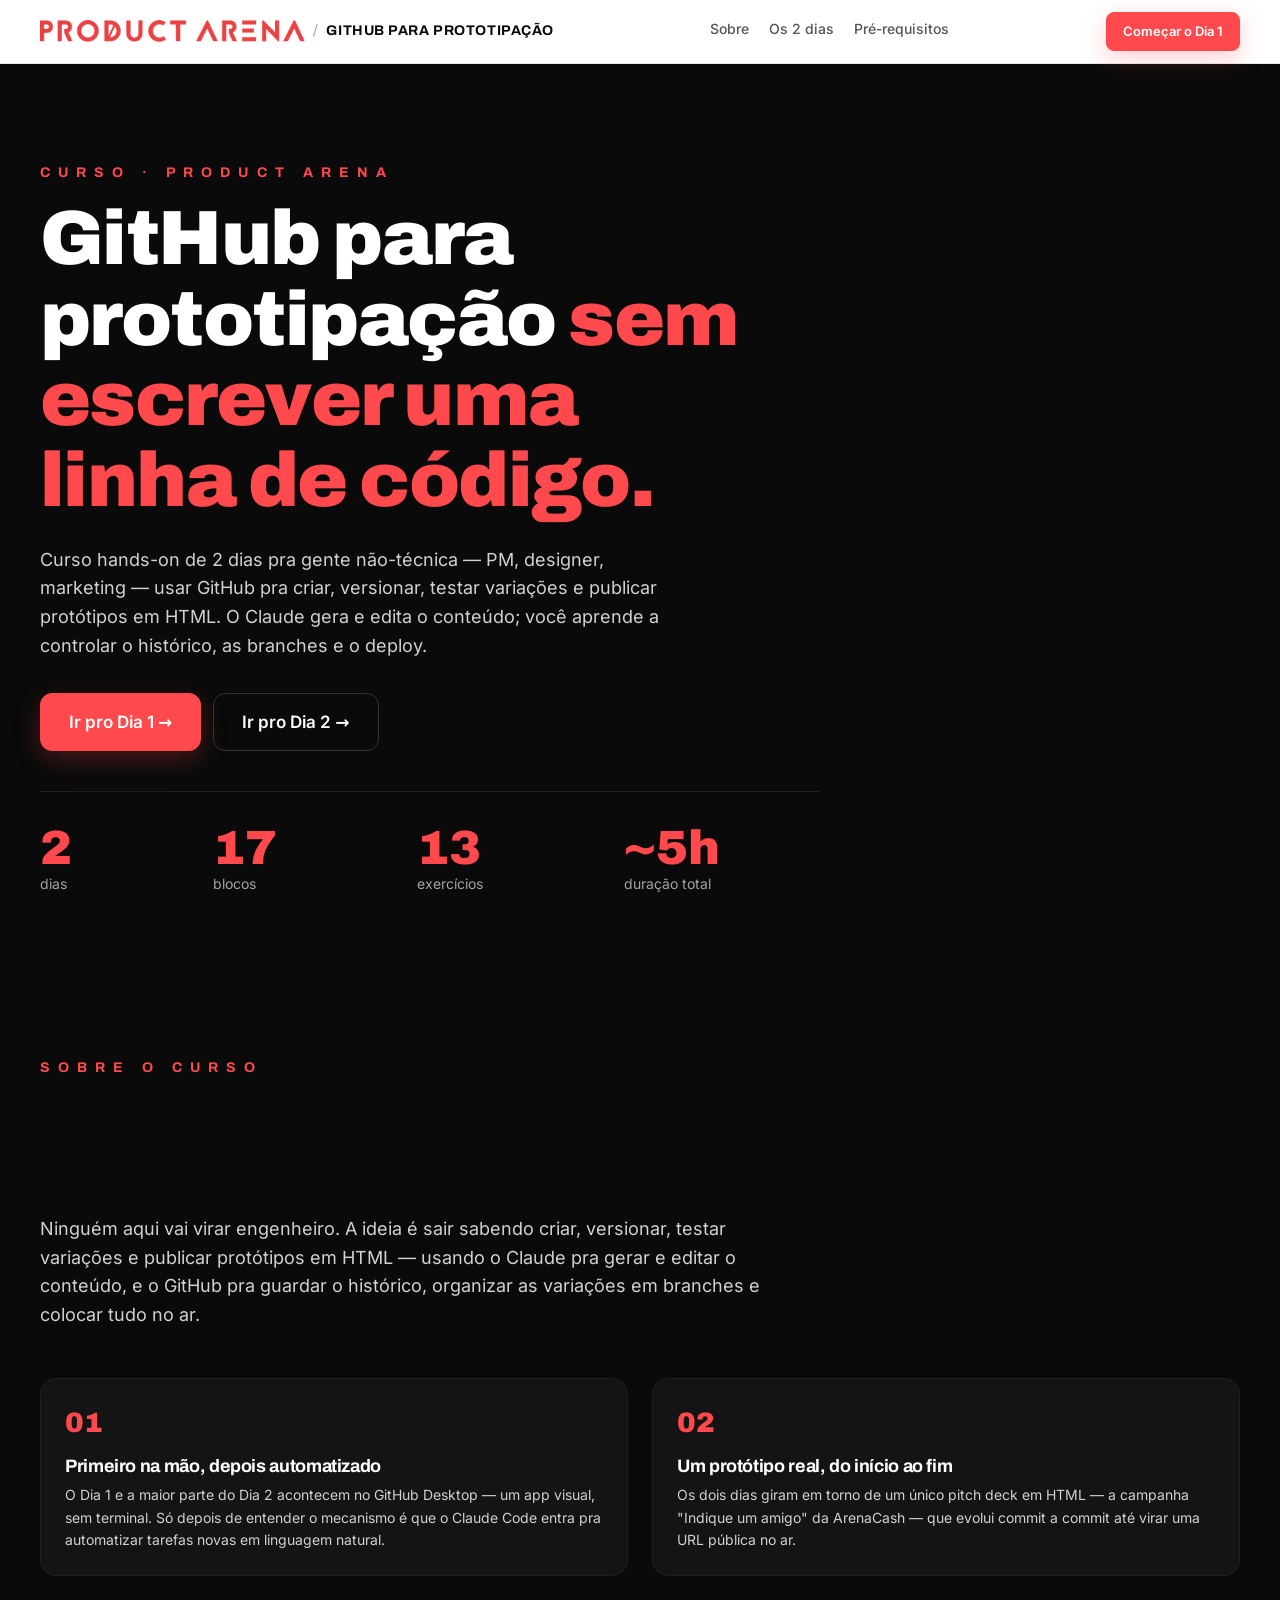
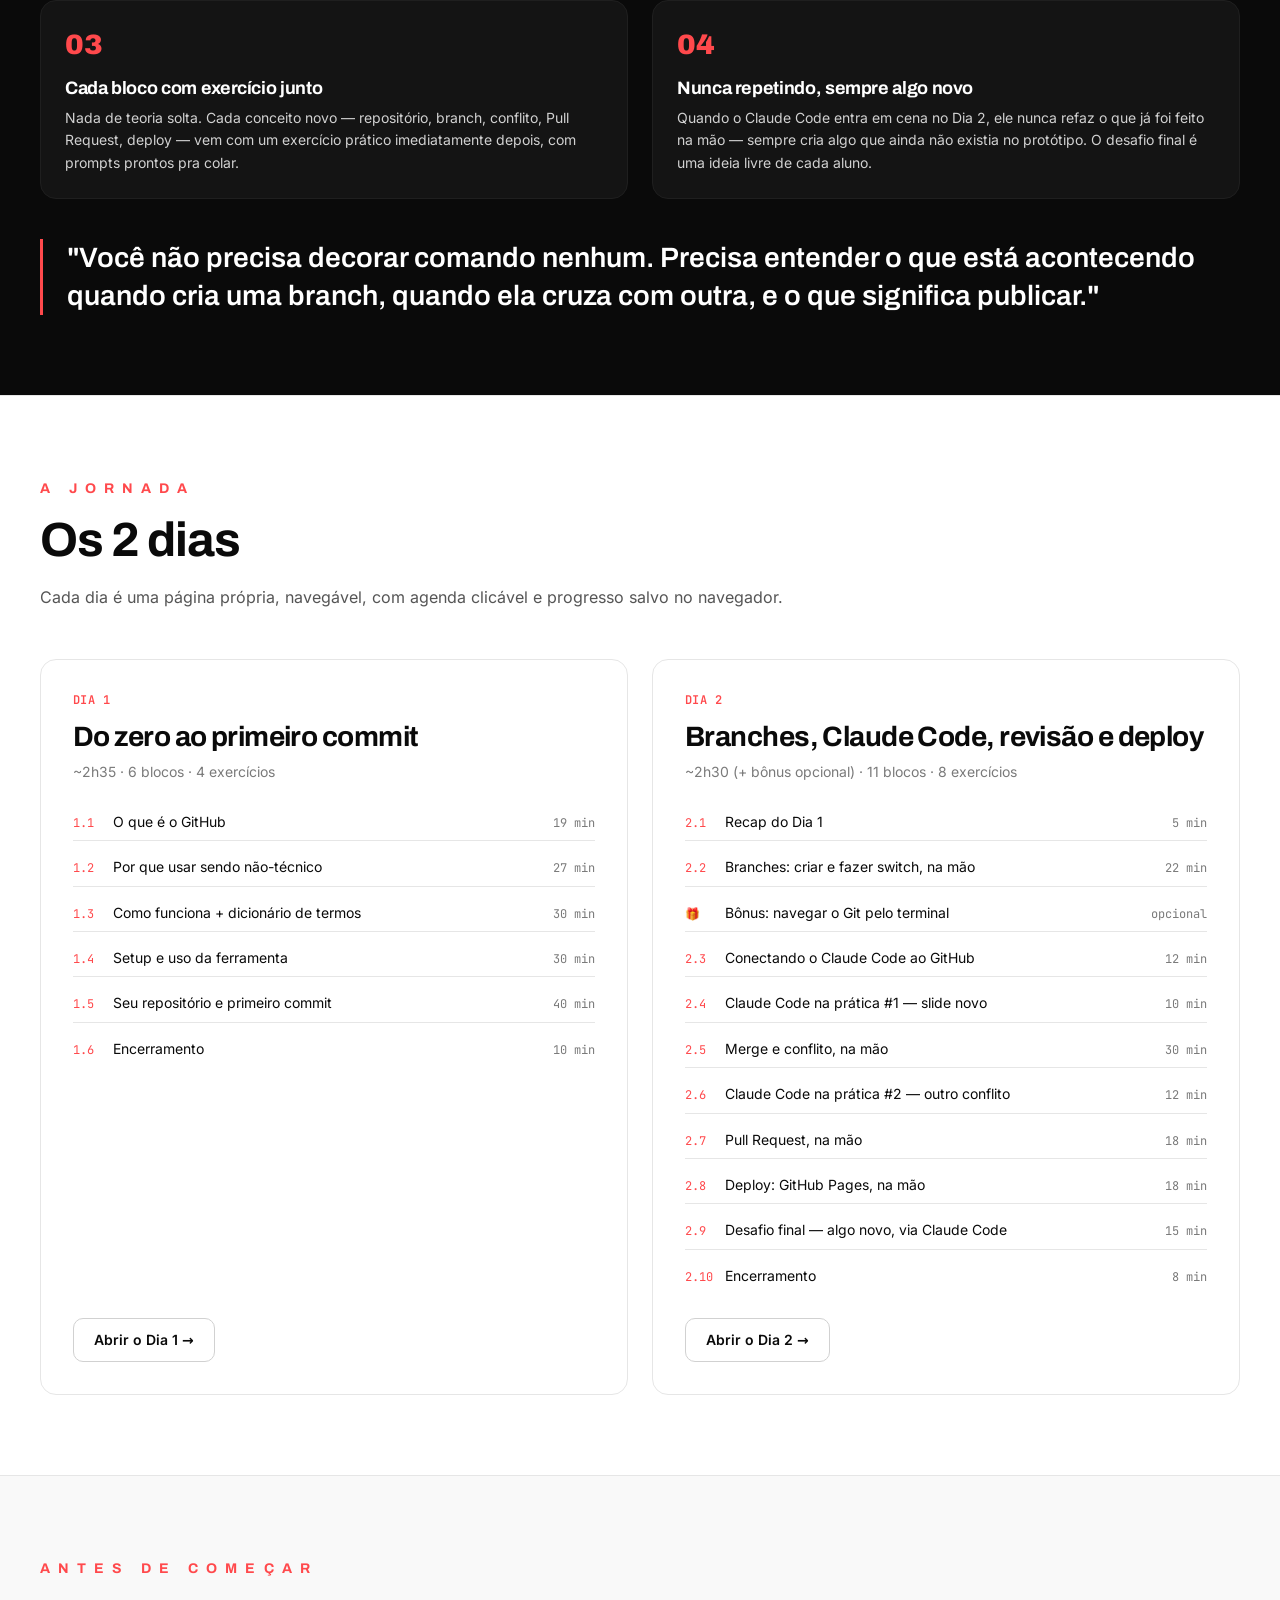
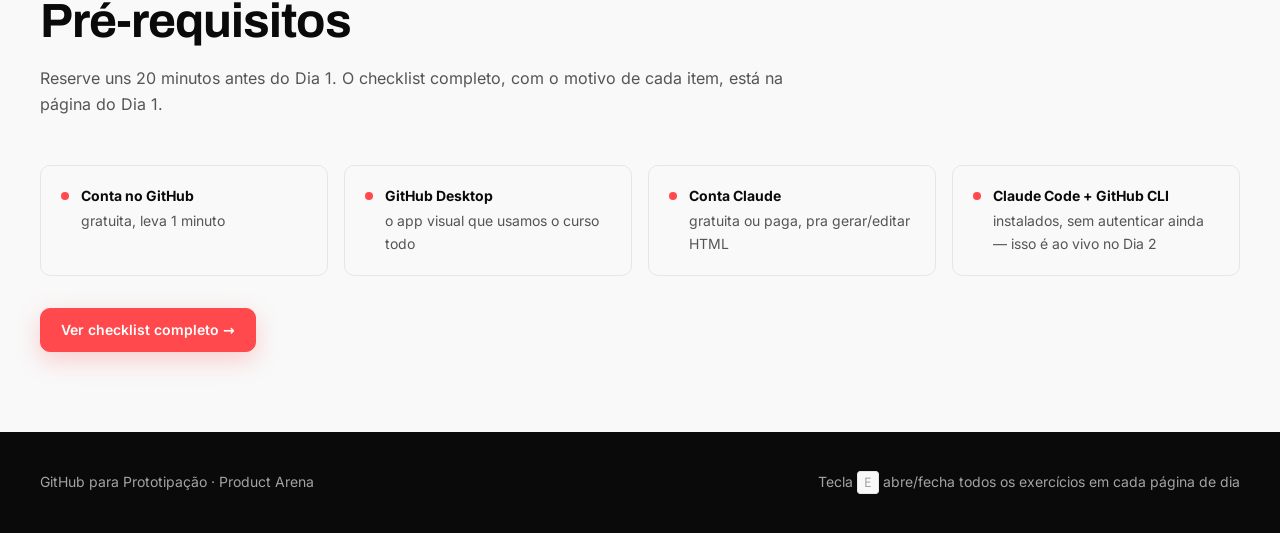
==== site/index.html @ f836a4c8 "Adiciona exercicio de leitura de algoritmo no bloco 1.2 O motivo 3 (analise de dados e algoritmos) e" ====
<!DOCTYPE html>
<html lang="pt-BR">
<head>
<meta charset="utf-8"/>
<meta content="width=device-width, initial-scale=1.0" name="viewport"/>
<title>GitHub para Prototipação | Product Arena</title>
<meta name="description" content="Curso hands-on de 2 dias. GitHub, Git e Claude Code pra quem não é técnico prototipar, versionar e publicar em HTML."/>
<link href="colors_and_type.css" rel="stylesheet"/>
<link href="styles.css" rel="stylesheet"/>
</head>
<body>

<header class="topbar">
  <div class="topbar-inner">
    <a class="brand" href="#top">
      <img src="assets/logo-red.png" alt="Product Arena"/>
      <span class="brand-sep">/</span>
      <span class="brand-word">github para prototipação</span>
    </a>
    <nav class="top-nav">
      <a href="#sobre">Sobre</a>
      <a href="#dias">Os 2 dias</a>
      <a href="#pre-requisitos">Pré-requisitos</a>
    </nav>
    <a class="btn btn--primary btn--sm" href="dia-1.html">Começar o Dia 1</a>
  </div>
</header>

<main id="top">

<!-- HERO -->
<section class="hero">
  <div class="hero-inner">
    <div class="hero-content">
      <span class="pa-eyebrow pa-eyebrow--red">C U R S O &nbsp; · &nbsp; P R O D U C T &nbsp; A R E N A</span>
      <h1>GitHub para prototipação <span class="accent">sem escrever uma linha de código.</span></h1>
      <p class="hero-sub">
        Curso hands-on de 2 dias pra gente não-técnica — PM, designer, marketing — usar GitHub pra criar, versionar,
        testar variações e publicar protótipos em HTML. O Claude gera e edita o conteúdo; você aprende a controlar
        o histórico, as branches e o deploy.
      </p>
      <div class="hero-cta">
        <a class="btn btn--primary btn--lg" href="dia-1.html">Ir pro Dia 1 →</a>
        <a class="btn btn--ghost btn--lg" href="dia-2.html">Ir pro Dia 2 →</a>
      </div>
      <div class="hero-stats-grid">
        <div class="hero-stat"><span class="num">2</span><span class="label">dias</span></div>
        <div class="hero-stat"><span class="num">17</span><span class="label">blocos</span></div>
        <div class="hero-stat"><span class="num">13</span><span class="label">exercícios</span></div>
        <div class="hero-stat"><span class="num">~5h</span><span class="label">duração total</span></div>
      </div>
    </div>
  </div>
</section>

<!-- SOBRE -->
<section class="section section--dark" id="sobre">
  <div class="container">
    <div class="section-head">
      <span class="pa-eyebrow pa-eyebrow--red">S O B R E &nbsp; O &nbsp; C U R S O</span>
      <h2>GitHub é a ferramenta. Prototipar é o motivo.</h2>
      <p class="pa-lead">Ninguém aqui vai virar engenheiro. A ideia é sair sabendo criar, versionar, testar
      variações e publicar protótipos em HTML — usando o Claude pra gerar e editar o conteúdo, e o GitHub
      pra guardar o histórico, organizar as variações em branches e colocar tudo no ar.</p>
    </div>

    <div class="approach-grid">
      <div class="approach-card">
        <span class="num">01</span>
        <h3>Primeiro na mão, depois automatizado</h3>
        <p>O Dia 1 e a maior parte do Dia 2 acontecem no GitHub Desktop — um app visual, sem terminal. Só depois
        de entender o mecanismo é que o Claude Code entra pra automatizar tarefas novas em linguagem natural.</p>
      </div>
      <div class="approach-card">
        <span class="num">02</span>
        <h3>Um protótipo real, do início ao fim</h3>
        <p>Os dois dias giram em torno de um único pitch deck em HTML — a campanha "Indique um amigo" da
        ArenaCash — que evolui commit a commit até virar uma URL pública no ar.</p>
      </div>
      <div class="approach-card">
        <span class="num">03</span>
        <h3>Cada bloco com exercício junto</h3>
        <p>Nada de teoria solta. Cada conceito novo — repositório, branch, conflito, Pull Request, deploy — vem
        com um exercício prático imediatamente depois, com prompts prontos pra colar.</p>
      </div>
      <div class="approach-card">
        <span class="num">04</span>
        <h3>Nunca repetindo, sempre algo novo</h3>
        <p>Quando o Claude Code entra em cena no Dia 2, ele nunca refaz o que já foi feito na mão — sempre cria
        algo que ainda não existia no protótipo. O desafio final é uma ideia livre de cada aluno.</p>
      </div>
    </div>

    <p class="pull-quote">"Você não precisa decorar comando nenhum. Precisa entender o que está acontecendo
    quando cria uma branch, quando ela cruza com outra, e o que significa publicar."</p>
  </div>
</section>

<!-- OS 2 DIAS -->
<section class="section" id="dias">
  <div class="container">
    <div class="section-head">
      <span class="pa-eyebrow pa-eyebrow--red">A &nbsp; J O R N A D A</span>
      <h2>Os 2 dias</h2>
      <p>Cada dia é uma página própria, navegável, com agenda clicável e progresso salvo no navegador.</p>
    </div>

    <div class="day-grid">

      <!-- DIA 1 -->
      <div class="day-card">
        <span class="day-card-tag">Dia 1</span>
        <h3>Do zero ao primeiro commit</h3>
        <p class="day-meta">~2h35 · 6 blocos · 4 exercícios</p>
        <ul class="day-block-list">
          <li><span class="block-tag">1.1</span><span class="block-name">O que é o GitHub</span><span class="block-time">19 min</span></li>
          <li><span class="block-tag">1.2</span><span class="block-name">Por que usar sendo não-técnico</span><span class="block-time">27 min</span></li>
          <li><span class="block-tag">1.3</span><span class="block-name">Como funciona + dicionário de termos</span><span class="block-time">30 min</span></li>
          <li><span class="block-tag">1.4</span><span class="block-name">Setup e uso da ferramenta</span><span class="block-time">30 min</span></li>
          <li><span class="block-tag">1.5</span><span class="block-name">Seu repositório e primeiro commit</span><span class="block-time">40 min</span></li>
          <li><span class="block-tag">1.6</span><span class="block-name">Encerramento</span><span class="block-time">10 min</span></li>
        </ul>
        <a class="btn btn--ghost-light" href="dia-1.html">Abrir o Dia 1 →</a>
      </div>

      <!-- DIA 2 -->
      <div class="day-card">
        <span class="day-card-tag">Dia 2</span>
        <h3>Branches, Claude Code, revisão e deploy</h3>
        <p class="day-meta">~2h30 (+ bônus opcional) · 11 blocos · 8 exercícios</p>
        <ul class="day-block-list">
          <li><span class="block-tag">2.1</span><span class="block-name">Recap do Dia 1</span><span class="block-time">5 min</span></li>
          <li><span class="block-tag">2.2</span><span class="block-name">Branches: criar e fazer switch, na mão</span><span class="block-time">22 min</span></li>
          <li><span class="block-tag">🎁</span><span class="block-name">Bônus: navegar o Git pelo terminal</span><span class="block-time">opcional</span></li>
          <li><span class="block-tag">2.3</span><span class="block-name">Conectando o Claude Code ao GitHub</span><span class="block-time">12 min</span></li>
          <li><span class="block-tag">2.4</span><span class="block-name">Claude Code na prática #1 — slide novo</span><span class="block-time">10 min</span></li>
          <li><span class="block-tag">2.5</span><span class="block-name">Merge e conflito, na mão</span><span class="block-time">30 min</span></li>
          <li><span class="block-tag">2.6</span><span class="block-name">Claude Code na prática #2 — outro conflito</span><span class="block-time">12 min</span></li>
          <li><span class="block-tag">2.7</span><span class="block-name">Pull Request, na mão</span><span class="block-time">18 min</span></li>
          <li><span class="block-tag">2.8</span><span class="block-name">Deploy: GitHub Pages, na mão</span><span class="block-time">18 min</span></li>
          <li><span class="block-tag">2.9</span><span class="block-name">Desafio final — algo novo, via Claude Code</span><span class="block-time">15 min</span></li>
          <li><span class="block-tag">2.10</span><span class="block-name">Encerramento</span><span class="block-time">8 min</span></li>
        </ul>
        <a class="btn btn--ghost-light" href="dia-2.html">Abrir o Dia 2 →</a>
      </div>

    </div>
  </div>
</section>

<!-- PRÉ-REQUISITOS TEASER -->
<section class="section section--muted" id="pre-requisitos">
  <div class="container">
    <div class="section-head">
      <span class="pa-eyebrow pa-eyebrow--red">A N T E S &nbsp; D E &nbsp; C O M E Ç A R</span>
      <h2>Pré-requisitos</h2>
      <p>Reserve uns 20 minutos antes do Dia 1. O checklist completo, com o motivo de cada item, está na página do Dia 1.</p>
    </div>
    <div class="prereq-teaser-grid">
      <div class="prereq-teaser-item"><span class="dot"></span><div><strong>Conta no GitHub</strong><span>gratuita, leva 1 minuto</span></div></div>
      <div class="prereq-teaser-item"><span class="dot"></span><div><strong>GitHub Desktop</strong><span>o app visual que usamos o curso todo</span></div></div>
      <div class="prereq-teaser-item"><span class="dot"></span><div><strong>Conta Claude</strong><span>gratuita ou paga, pra gerar/editar HTML</span></div></div>
      <div class="prereq-teaser-item"><span class="dot"></span><div><strong>Claude Code + GitHub CLI</strong><span>instalados, sem autenticar ainda — isso é ao vivo no Dia 2</span></div></div>
    </div>
    <div style="margin-top: var(--s-8);">
      <a class="btn btn--primary" href="dia-1.html#pre-requisitos">Ver checklist completo →</a>
    </div>
  </div>
</section>

</main>

<footer class="site-footer">
  <div class="container">
    <span>GitHub para Prototipação · Product Arena</span>
    <span>Tecla <code>E</code> abre/fecha todos os exercícios em cada página de dia</span>
  </div>
</footer>

<button class="scroll-top" id="scroll-top" aria-label="Voltar ao topo">↑</button>

<script src="app.js"></script>
</body>
</html>
---- site/colors_and_type.css ----
/*
 * Product Arena — Colors & Type
 *
 * A escola de produtos do Brasil. Marca preta + vermelho coral,
 * energia de "mão na massa", tipografia bold e geométrica,
 * tom conversacional em português.
 *
 * Import order: this file first, then layer component styles on top.
 */

/* -------------------------------------------------------------------------- */
/* FONTS — self-hosted in fonts/. Substituted from Google Fonts.              */
/* Flag: Product Arena's original is likely Neue Haas Grotesk / custom.       */
/* We substitute Archivo (display/bold, geometric) + Inter (text).            */
/* -------------------------------------------------------------------------- */

@font-face {
  font-family: 'Archivo';
  font-style: normal;
  font-weight: 100 900;
  font-display: swap;
  src: url('./fonts/Archivo-Variable.woff2') format('woff2-variations');
}

@font-face {
  font-family: 'Inter';
  font-style: normal;
  font-weight: 100 900;
  font-display: swap;
  src: url('./fonts/Inter-Variable.woff2') format('woff2-variations');
}

@font-face {
  font-family: 'JetBrains Mono';
  font-style: normal;
  font-weight: 100 800;
  font-display: swap;
  src: url('./fonts/JetBrainsMono-Variable.woff2') format('woff2-variations');
}

/* -------------------------------------------------------------------------- */
/* TOKENS                                                                      */
/* -------------------------------------------------------------------------- */

:root {
  /* ---- Brand core ---- */
  --pa-red: #FF494C;               /* Signature "PRODUCT" red. */
  --pa-red-hover: #E63B3E;
  --pa-red-press: #C8282B;
  --pa-red-tint: #FFE4E4;          /* Wash for highlight backgrounds. */
  --pa-red-soft: #FFB3B4;

  --pa-black: #0A0A0A;             /* "ARENA" tee + deck bg. */
  --pa-white: #FFFFFF;

  /* ---- Accent (used sparingly; from Arena Sessions + deck accents) ---- */
  --pa-pink: #FF4D8B;              /* Arena Sessions hot pink. */
  --pa-lime: #C6F04A;              /* Energy / CTA secondary. */
  --pa-yellow: #FFD233;            /* "+70%" highlight. */
  --pa-ink-blue: #0E1B3D;          /* Alt dark for long-form. */

  /* ---- Neutrals ---- */
  --pa-gray-950: #0A0A0A;
  --pa-gray-900: #141414;
  --pa-gray-800: #1F1F1F;
  --pa-gray-700: #333333;
  --pa-gray-600: #555555;
  --pa-gray-500: #7A7A7A;
  --pa-gray-400: #A3A3A3;
  --pa-gray-300: #D1D1D1;
  --pa-gray-200: #E6E6E6;
  --pa-gray-100: #F2F2F2;
  --pa-gray-50:  #F9F9F9;

  /* ---- Semantic surfaces (light mode default) ---- */
  --bg:           var(--pa-white);
  --bg-muted:     var(--pa-gray-50);
  --bg-raised:    var(--pa-white);
  --bg-invert:    var(--pa-black);

  --fg:           var(--pa-black);
  --fg-muted:     var(--pa-gray-600);
  --fg-subtle:    var(--pa-gray-500);
  --fg-invert:    var(--pa-white);

  --border:       var(--pa-gray-200);
  --border-strong:var(--pa-gray-300);
  --border-invert:var(--pa-gray-800);

  --accent:       var(--pa-red);
  --accent-fg:    var(--pa-white);
  --accent-hover: var(--pa-red-hover);
  --accent-press: var(--pa-red-press);

  --success: #1FA05B;
  --warning: #E08A1E;
  --danger:  #D93434;
  --info:    #2870E0;

  /* ---- Typography ---- */
  --font-display: 'Archivo', 'Neue Haas Grotesk', 'Helvetica Neue', system-ui, sans-serif;
  --font-sans:    'Inter', system-ui, -apple-system, 'Segoe UI', sans-serif;
  --font-mono:    'JetBrains Mono', 'SF Mono', Menlo, Consolas, monospace;

  /* Weight scale — display goes heavy; body mid. */
  --fw-regular: 400;
  --fw-medium:  500;
  --fw-semibold:600;
  --fw-bold:    700;
  --fw-black:   900;

  /* Type scale — display uses tight tracking + -0.02em; text normal. */
  --text-xs:   12px;
  --text-sm:   14px;
  --text-md:   16px;   /* body */
  --text-lg:   18px;
  --text-xl:   22px;
  --text-2xl:  28px;
  --text-3xl:  36px;
  --text-4xl:  48px;
  --text-5xl:  64px;
  --text-6xl:  80px;
  --text-7xl:  104px;  /* hero wordmark */

  --leading-tight:   1.05;
  --leading-snug:    1.15;
  --leading-normal:  1.45;
  --leading-relaxed: 1.6;

  --tracking-tight:  -0.02em;
  --tracking-normal: 0;
  --tracking-wide:   0.04em;
  --tracking-caps:   0.18em;  /* section labels: "Q U E M S O M O S ?" */

  /* ---- Spacing (4px base) ---- */
  --s-0:   0;
  --s-1:   4px;
  --s-2:   8px;
  --s-3:   12px;
  --s-4:   16px;
  --s-5:   20px;
  --s-6:   24px;
  --s-8:   32px;
  --s-10:  40px;
  --s-12:  48px;
  --s-16:  64px;
  --s-20:  80px;
  --s-24:  96px;
  --s-32:  128px;

  /* ---- Radius — slight rounding, geometry stays sharp ---- */
  --radius-none: 0;
  --radius-xs:   4px;
  --radius-sm:   6px;
  --radius-md:   10px;
  --radius-lg:   16px;
  --radius-xl:   24px;
  --radius-pill: 999px;

  /* ---- Shadows — understated, mostly flat + hairline borders ---- */
  --shadow-xs: 0 1px 0 rgba(10,10,10,0.04);
  --shadow-sm: 0 1px 2px rgba(10,10,10,0.06), 0 1px 0 rgba(10,10,10,0.03);
  --shadow-md: 0 4px 12px rgba(10,10,10,0.08);
  --shadow-lg: 0 12px 32px rgba(10,10,10,0.12);
  --shadow-pop:0 8px 24px rgba(255,73,76,0.25);   /* red glow for CTAs */

  /* ---- Motion ---- */
  --ease-standard: cubic-bezier(0.2, 0.6, 0.2, 1);
  --ease-entrance: cubic-bezier(0.16, 1, 0.3, 1);
  --ease-exit:     cubic-bezier(0.4, 0, 1, 1);
  --dur-fast:   120ms;
  --dur-med:    220ms;
  --dur-slow:   400ms;

  /* ---- Layout ---- */
  --container:    1200px;
  --container-wide: 1440px;
  --gutter:       clamp(16px, 3vw, 40px);
}

/* Dark surface (deck, hero, footers) */
.pa-dark, [data-theme="dark"] {
  --bg:        var(--pa-black);
  --bg-muted:  var(--pa-gray-900);
  --bg-raised: var(--pa-gray-900);
  --bg-invert: var(--pa-white);

  --fg:        var(--pa-white);
  --fg-muted:  var(--pa-gray-300);
  --fg-subtle: var(--pa-gray-400);
  --fg-invert: var(--pa-black);

  --border:        var(--pa-gray-800);
  --border-strong: var(--pa-gray-700);
  --border-invert: var(--pa-gray-200);
}

/* -------------------------------------------------------------------------- */
/* BASE                                                                        */
/* -------------------------------------------------------------------------- */

html { -webkit-text-size-adjust: 100%; }

body {
  margin: 0;
  background: var(--bg);
  color: var(--fg);
  font-family: var(--font-sans);
  font-size: var(--text-md);
  line-height: var(--leading-normal);
  -webkit-font-smoothing: antialiased;
  text-rendering: optimizeLegibility;
}

/* -------------------------------------------------------------------------- */
/* SEMANTIC TYPE                                                               */
/* -------------------------------------------------------------------------- */

h1, .pa-h1 {
  font-family: var(--font-display);
  font-weight: var(--fw-black);
  font-size: clamp(40px, 6vw, var(--text-6xl));
  line-height: var(--leading-tight);
  letter-spacing: var(--tracking-tight);
  margin: 0 0 var(--s-6);
  color: var(--fg);
  text-wrap: balance;
}

h2, .pa-h2 {
  font-family: var(--font-display);
  font-weight: var(--fw-bold);
  font-size: clamp(28px, 4vw, var(--text-4xl));
  line-height: var(--leading-tight);
  letter-spacing: var(--tracking-tight);
  margin: 0 0 var(--s-5);
  color: var(--fg);
  text-wrap: balance;
}

h3, .pa-h3 {
  font-family: var(--font-display);
  font-weight: var(--fw-bold);
  font-size: var(--text-2xl);
  line-height: var(--leading-snug);
  letter-spacing: var(--tracking-tight);
  margin: 0 0 var(--s-4);
}

h4, .pa-h4 {
  font-family: var(--font-display);
  font-weight: var(--fw-semibold);
  font-size: var(--text-xl);
  line-height: var(--leading-snug);
  margin: 0 0 var(--s-3);
}

p, .pa-body {
  font-size: var(--text-md);
  line-height: var(--leading-relaxed);
  color: var(--fg);
  margin: 0 0 var(--s-4);
  text-wrap: pretty;
}

.pa-lead {
  font-size: var(--text-lg);
  line-height: var(--leading-relaxed);
  color: var(--fg-muted);
}

small, .pa-small {
  font-size: var(--text-sm);
  color: var(--fg-muted);
}

/* Section eyebrow — spaced caps like "Q U E M S O M O S ?" */
.pa-eyebrow {
  font-family: var(--font-display);
  font-size: var(--text-sm);
  font-weight: var(--fw-bold);
  letter-spacing: var(--tracking-caps);
  text-transform: uppercase;
  color: var(--fg-muted);
  display: inline-block;
  margin: 0 0 var(--s-4);
}

.pa-eyebrow--red { color: var(--pa-red); }

/* Giant stat numbers — "+70%" etc. Pull straight from the deck vocabulary. */
.pa-stat {
  font-family: var(--font-display);
  font-weight: var(--fw-black);
  font-size: clamp(80px, 14vw, 240px);
  line-height: 0.9;
  letter-spacing: -0.04em;
  color: var(--pa-red);
  display: block;
}

.pa-quote {
  font-family: var(--font-display);
  font-weight: var(--fw-semibold);
  font-size: clamp(24px, 3vw, 40px);
  line-height: 1.2;
  letter-spacing: var(--tracking-tight);
  text-wrap: balance;
}

/* Code / mono */
code, kbd, pre, .pa-code {
  font-family: var(--font-mono);
  font-size: 0.92em;
}
code {
  background: var(--bg-muted);
  padding: 2px 6px;
  border-radius: var(--radius-xs);
  border: 1px solid var(--border);
}

/* Links */
a {
  color: var(--pa-red);
  text-decoration: none;
  border-bottom: 1px solid transparent;
  transition: border-color var(--dur-fast) var(--ease-standard);
}
a:hover { border-bottom-color: currentColor; }
a:focus-visible {
  outline: 2px solid var(--pa-red);
  outline-offset: 2px;
  border-radius: 2px;
}

hr {
  border: 0;
  height: 1px;
  background: var(--border);
  margin: var(--s-8) 0;
}

::selection {
  background: var(--pa-red);
  color: var(--pa-white);
}
---- site/styles.css ----
/*
 * GitHub para Prototipação — Site do curso
 * Camada de componentes sobre colors_and_type.css (Product Arena Design System)
 */

/* =========================================================
   BASE / LAYOUT
   ========================================================= */

.container { max-width: var(--container); margin: 0 auto; padding: 0 var(--gutter); }

.section { padding: var(--s-20) 0; border-top: 1px solid var(--border); }
.section--dark { background: var(--pa-black); color: var(--pa-white); border-top: 0; }
.section--muted { background: var(--bg-muted); }
.section--tight { padding: var(--s-12) 0; }

.section-head { margin-bottom: var(--s-12); max-width: 760px; }
.section-head p { color: var(--fg-muted); }
.section--dark .section-head p { color: var(--pa-gray-300); }

/* =========================================================
   TOPBAR
   ========================================================= */

.topbar {
  position: sticky;
  top: 0;
  z-index: 40;
  background: rgba(255, 255, 255, 0.92);
  backdrop-filter: blur(8px);
  border-bottom: 1px solid var(--border);
}

.topbar-inner {
  max-width: var(--container);
  margin: 0 auto;
  padding: var(--s-3) var(--gutter);
  display: flex;
  align-items: center;
  justify-content: space-between;
  gap: var(--s-6);
}

.brand {
  display: flex;
  align-items: center;
  gap: var(--s-2);
  font-family: var(--font-display);
  font-weight: var(--fw-bold);
  color: var(--fg);
  flex-shrink: 0; /* não encolhe: encolhendo, a barra de progresso passa por cima */
}
.brand img { height: 22px; width: auto; display: block; }
.brand-sep { color: var(--pa-gray-400); font-weight: 400; }
.brand-word { white-space: nowrap; font-size: var(--text-sm); letter-spacing: var(--tracking-wide); text-transform: uppercase; }

.top-nav { display: flex; gap: var(--s-5); flex-shrink: 0; }
.top-nav a {
  font-size: var(--text-sm);
  font-weight: var(--fw-medium);
  color: var(--fg-muted);
  border-bottom: 2px solid transparent;
  padding-bottom: 2px;
}
.top-nav a:hover, .top-nav a.active { color: var(--pa-black); border-bottom-color: var(--pa-red); }

/* Antes de 1000px a topbar não cabe em uma linha nas páginas de dia (que ainda
   têm a barra de progresso): vira duas linhas, marca + CTA em cima, nav embaixo */
@media (max-width: 980px) {
  .topbar-inner { flex-wrap: wrap; gap: var(--s-3); }
  .brand-word { font-size: var(--text-xs); }
  .top-nav {
    order: 3;
    width: 100%;
    gap: var(--s-4);
    overflow-x: auto;
    scrollbar-width: none;
    padding-bottom: 2px;
  }
  .top-nav::-webkit-scrollbar { display: none; }
  .top-nav a { white-space: nowrap; }
}

/* URLs e caminhos longos não podem empurrar o layout em telas estreitas.
   `anywhere` no code (quebra em qualquer ponto); `break-word` no texto
   corrido, que só quebra a palavra quando ela sozinha não cabe. */
code { overflow-wrap: anywhere; }
p, li, td, th, a, h1, h2, h3, h4 { overflow-wrap: break-word; }

/* Buttons */
.btn {
  display: inline-flex;
  align-items: center;
  justify-content: center;
  gap: var(--s-2);
  padding: 11px 20px;
  font-family: var(--font-sans);
  font-weight: var(--fw-semibold);
  font-size: var(--text-sm);
  border-radius: var(--radius-md);
  border: 1px solid transparent;
  cursor: pointer;
  transition: all var(--dur-fast) var(--ease-standard);
  text-decoration: none;
}
.btn--primary { background: var(--pa-red); color: var(--pa-white); border-color: var(--pa-red); box-shadow: var(--shadow-pop); }
.btn--primary:hover { background: var(--pa-red-hover); border-color: var(--pa-red-hover); }
.btn--ghost { background: transparent; color: var(--pa-white); border-color: var(--pa-gray-700); }
.btn--ghost:hover { border-color: var(--pa-gray-400); }
.btn--ghost-light { background: transparent; color: var(--pa-black); border-color: var(--border-strong); }
.btn--ghost-light:hover { border-color: var(--pa-black); }
.btn--lg { padding: 16px 28px; font-size: 17px; border-radius: 12px; }
.btn--sm { padding: 9px 16px; font-size: 13px; border-radius: 8px; }

/* =========================================================
   HERO
   ========================================================= */

.hero { background: var(--pa-black); color: var(--pa-white); padding: var(--s-24) 0 var(--s-20); }
.hero-inner { max-width: var(--container); margin: 0 auto; padding: 0 var(--gutter); }
.hero-content { max-width: 780px; }

.hero h1 { color: var(--pa-white); }
.hero h1 .accent { color: var(--pa-red); }

.hero-sub {
  font-size: var(--text-lg);
  line-height: var(--leading-relaxed);
  color: var(--pa-gray-300);
  max-width: 620px;
  margin-bottom: var(--s-8);
}

.hero-cta { display: flex; gap: var(--s-3); flex-wrap: wrap; margin-bottom: var(--s-10); }

.hero-stats-grid {
  display: grid;
  grid-template-columns: repeat(4, auto);
  gap: var(--s-10);
  padding-top: var(--s-8);
  border-top: 1px solid var(--pa-gray-800);
}
.hero-stat { display: flex; flex-direction: column; gap: 2px; }
.hero-stat .num { font-family: var(--font-display); font-weight: var(--fw-black); font-size: var(--text-4xl); color: var(--pa-red); line-height: 1; }
.hero-stat .label { font-size: var(--text-sm); color: var(--pa-gray-400); }

@media (max-width: 720px) {
  .hero-stats-grid { grid-template-columns: repeat(2, auto); row-gap: var(--s-6); }
}

/* =========================================================
   INTRO / SOBRE
   ========================================================= */

.approach-grid {
  display: grid;
  grid-template-columns: repeat(2, 1fr);
  gap: var(--s-6);
  margin-top: var(--s-8);
}
@media (max-width: 800px) { .approach-grid { grid-template-columns: 1fr; } }

.approach-card {
  background: var(--pa-gray-900);
  border: 1px solid var(--pa-gray-800);
  border-radius: var(--radius-lg);
  padding: var(--s-6);
}
.approach-card .num {
  font-family: var(--font-display);
  font-weight: var(--fw-black);
  font-size: var(--text-2xl);
  color: var(--pa-red);
  display: block;
  margin-bottom: var(--s-3);
}
.approach-card h3 { color: var(--pa-white); font-size: var(--text-lg); margin-bottom: var(--s-2); }
.approach-card p { color: var(--pa-gray-300); font-size: var(--text-sm); margin: 0; }

.pull-quote {
  font-family: var(--font-display);
  font-weight: var(--fw-semibold);
  font-size: clamp(20px, 2.4vw, 28px);
  line-height: 1.35;
  color: var(--pa-white);
  border-left: 3px solid var(--pa-red);
  padding-left: var(--s-6);
  margin: var(--s-10) 0 0;
  text-wrap: balance;
}

/* =========================================================
   DAY CARDS
   ========================================================= */

.day-grid {
  display: grid;
  grid-template-columns: repeat(2, 1fr);
  gap: var(--s-6);
}
@media (max-width: 860px) { .day-grid { grid-template-columns: 1fr; } }

.day-card {
  border: 1px solid var(--border);
  border-radius: var(--radius-lg);
  padding: var(--s-8);
  background: var(--bg-raised);
  display: flex;
  flex-direction: column;
  transition: border-color var(--dur-fast) var(--ease-standard), box-shadow var(--dur-fast) var(--ease-standard);
}
.day-card:hover { border-color: var(--pa-red); box-shadow: var(--shadow-md); }

.day-card-tag {
  font-family: var(--font-mono);
  font-size: var(--text-xs);
  font-weight: var(--fw-semibold);
  color: var(--pa-red);
  text-transform: uppercase;
  letter-spacing: var(--tracking-wide);
  margin-bottom: var(--s-3);
}
.day-card h3 { margin-bottom: var(--s-2); }
.day-card .day-meta { color: var(--fg-subtle); font-size: var(--text-sm); margin-bottom: var(--s-5); }

.day-block-list { list-style: none; margin: 0 0 var(--s-6); padding: 0; display: flex; flex-direction: column; gap: var(--s-2); }
.day-block-list li {
  display: flex;
  align-items: baseline;
  gap: var(--s-3);
  font-size: var(--text-sm);
  color: var(--fg-muted);
  padding: var(--s-2) 0;
  border-bottom: 1px solid var(--border);
}
.day-block-list li:last-child { border-bottom: 0; }
.day-block-list .block-tag {
  font-family: var(--font-mono);
  font-size: var(--text-xs);
  color: var(--pa-red);
  flex-shrink: 0;
  width: 28px;
}
.day-block-list .block-name { flex: 1; color: var(--fg); }
.day-block-list .block-time { font-family: var(--font-mono); font-size: var(--text-xs); color: var(--fg-subtle); flex-shrink: 0; }

.day-card .btn { margin-top: auto; align-self: flex-start; }

/* =========================================================
   PRÉ-REQUISITOS TEASER
   ========================================================= */

.prereq-teaser-grid {
  display: grid;
  grid-template-columns: repeat(auto-fit, minmax(220px, 1fr));
  gap: var(--s-4);
  margin-top: var(--s-8);
}
.prereq-teaser-item {
  border: 1px solid var(--border);
  border-radius: var(--radius-md);
  padding: var(--s-5);
  display: flex;
  gap: var(--s-3);
  align-items: flex-start;
}
.prereq-teaser-item .dot {
  width: 8px; height: 8px; border-radius: 50%;
  background: var(--pa-red); flex-shrink: 0; margin-top: 6px;
}
.prereq-teaser-item strong { display: block; font-size: var(--text-sm); margin-bottom: 2px; }
.prereq-teaser-item span { font-size: var(--text-sm); color: var(--fg-muted); }

/* =========================================================
   EYEBROW / STAT (extends colors_and_type.css primitives)
   ========================================================= */

.pa-eyebrow--white { color: var(--pa-gray-400); }

/* =========================================================
   FOOTER
   ========================================================= */

.site-footer {
  background: var(--pa-black);
  color: var(--pa-gray-400);
  padding: var(--s-10) 0;
  font-size: var(--text-sm);
}
.site-footer .container { display: flex; align-items: center; justify-content: space-between; flex-wrap: wrap; gap: var(--s-4); }
.site-footer a { color: var(--pa-gray-300); }

/* =========================================================
   SCROLL TOP
   ========================================================= */

.scroll-top {
  position: fixed;
  bottom: var(--s-6);
  right: var(--s-6);
  width: 44px;
  height: 44px;
  border-radius: 50%;
  background: var(--pa-black);
  color: var(--pa-white);
  border: none;
  display: flex;
  align-items: center;
  justify-content: center;
  cursor: pointer;
  opacity: 0;
  pointer-events: none;
  transition: opacity var(--dur-med) var(--ease-standard);
  z-index: 50;
  box-shadow: var(--shadow-lg);
}
.scroll-top.visible { opacity: 1; pointer-events: auto; }

/* =========================================================
   ===========  PÁGINAS DE DIA (workbook)  =================
   Tudo abaixo só é usado em dia-1.html / dia-2.html
   ========================================================= */

/* ---------------------------------------------------------
   HERO COMPACTO DO DIA
   --------------------------------------------------------- */

.day-hero { background: var(--pa-black); color: var(--pa-white); padding: var(--s-16) 0 var(--s-12); }
.day-hero .container { max-width: var(--container); }
.day-hero h1 { color: var(--pa-white); font-size: clamp(34px, 5vw, var(--text-5xl)); margin-bottom: var(--s-4); }
.day-hero h1 .accent { color: var(--pa-red); }
.day-hero-sub { font-size: var(--text-lg); color: var(--pa-gray-300); max-width: 680px; margin-bottom: var(--s-8); }

.day-hero-meta {
  display: flex;
  flex-wrap: wrap;
  gap: var(--s-8);
  padding-top: var(--s-6);
  border-top: 1px solid var(--pa-gray-800);
}
.day-hero-meta div { display: flex; flex-direction: column; gap: 2px; }
.day-hero-meta .num {
  font-family: var(--font-display);
  font-weight: var(--fw-black);
  font-size: var(--text-2xl);
  color: var(--pa-red);
  line-height: 1;
}
.day-hero-meta .label { font-size: var(--text-sm); color: var(--pa-gray-400); }

.day-nav-links { display: flex; gap: var(--s-3); flex-wrap: wrap; margin-bottom: var(--s-8); }

/* ---------------------------------------------------------
   LAYOUT: SIDEBAR + BLOCOS
   --------------------------------------------------------- */

.day-layout {
  max-width: var(--container);
  margin: 0 auto;
  padding: var(--s-12) var(--gutter) var(--s-24);
  display: grid;
  grid-template-columns: 260px 1fr;
  gap: var(--s-10);
  align-items: start;
}

.side-nav {
  position: sticky;
  top: 88px;
  padding: var(--s-5);
  background: var(--pa-black);
  color: var(--pa-white);
  border-radius: var(--radius-lg);
}
.side-label {
  font-family: var(--font-display);
  font-size: var(--text-xs);
  font-weight: var(--fw-bold);
  letter-spacing: var(--tracking-caps);
  text-transform: uppercase;
  color: var(--pa-gray-400);
  margin: 0 0 var(--s-4);
}
.side-list { list-style: none; padding: 0; margin: 0; }
.side-list li { margin-bottom: 2px; }
.side-list a {
  display: flex;
  align-items: center;
  gap: var(--s-3);
  padding: 9px 11px;
  border-radius: 8px;
  font-size: var(--text-sm);
  font-weight: var(--fw-medium);
  color: var(--pa-gray-300);
  border-bottom: 0;
  transition: background var(--dur-fast) var(--ease-standard), color var(--dur-fast) var(--ease-standard);
}
.side-list a:hover { background: var(--pa-gray-900); color: var(--pa-white); }
.side-list a.active { background: var(--pa-red); color: var(--pa-white); }
.side-list a.active .num { color: var(--pa-white); }
.side-list .num {
  font-family: var(--font-mono);
  font-size: 11px;
  font-weight: var(--fw-bold);
  color: var(--pa-red);
  width: 26px;
  flex-shrink: 0;
}

/* Atalho fixo pro dicionário — fica sempre visível junto com a sidebar,
   porque é a seção pra onde o aluno volta quando trava num termo */
.side-pinned {
  display: flex;
  align-items: flex-start;
  gap: var(--s-3);
  margin-top: var(--s-5);
  padding: var(--s-4);
  border: 1px dashed var(--pa-gray-700);
  border-radius: var(--radius-md);
  background: rgba(255, 73, 76, 0.08);
  transition: border-color var(--dur-fast) var(--ease-standard), background var(--dur-fast) var(--ease-standard);
}
.side-pinned:hover { border-color: var(--pa-red); border-style: solid; background: rgba(255, 73, 76, 0.16); }
.side-pinned-icon { color: var(--pa-red); font-size: var(--text-sm); line-height: 1.4; flex-shrink: 0; }
.side-pinned strong {
  display: block;
  font-family: var(--font-display);
  font-size: var(--text-sm);
  color: var(--pa-white);
  letter-spacing: var(--tracking-tight);
}
.side-pinned span span { display: block; font-size: var(--text-xs); color: var(--pa-gray-400); margin-top: 2px; }

.blocks { display: flex; flex-direction: column; gap: var(--s-10); min-width: 0; }

.block {
  background: var(--bg);
  border: 1px solid var(--border);
  border-radius: var(--radius-xl);
  padding: var(--s-10);
  scroll-margin-top: 96px;
}
@media (max-width: 640px) { .block { padding: var(--s-6); } }

.block-head { margin-bottom: var(--s-8); padding-bottom: var(--s-6); border-bottom: 1px solid var(--border); }
.block-head h2 { font-size: clamp(26px, 3.2vw, var(--text-3xl)); margin-bottom: var(--s-4); }

.block-pill {
  display: inline-block;
  font-family: var(--font-mono);
  font-size: 11px;
  font-weight: var(--fw-bold);
  color: var(--pa-red);
  background: var(--pa-red-tint);
  padding: 6px 12px;
  border-radius: var(--radius-pill);
  margin-bottom: var(--s-4);
  letter-spacing: var(--tracking-caps);
  text-transform: uppercase;
}
.block-pill.gray { color: var(--fg-muted); background: var(--bg-muted); }

.block-quote {
  border-left: 3px solid var(--pa-red);
  padding-left: var(--s-4);
  color: var(--fg-muted);
  font-family: var(--font-display);
  font-weight: var(--fw-semibold);
  font-size: var(--text-lg);
  line-height: 1.3;
  letter-spacing: var(--tracking-tight);
  margin-bottom: var(--s-5);
}

.block-obj {
  font-size: var(--text-md);
  color: var(--fg-muted);
  background: var(--bg-muted);
  padding: var(--s-4) var(--s-5);
  border-radius: var(--radius-md);
  border: 1px solid var(--border);
  line-height: var(--leading-relaxed);
  margin: 0;
}
.block-obj strong { color: var(--fg); }

/* ---------------------------------------------------------
   CONCEITOS
   --------------------------------------------------------- */

.concept { margin-bottom: var(--s-10); }
.concept:last-child { margin-bottom: 0; }
/* seções linkáveis não podem ficar debaixo da topbar sticky ao pular */
.concept[id] { scroll-margin-top: 96px; }
.concept > p { color: var(--fg-muted); }
.concept > p strong { color: var(--fg); }

.concept-sub {
  font-family: var(--font-display);
  font-weight: var(--fw-bold);
  font-size: var(--text-lg);
  color: var(--fg);
  margin: var(--s-8) 0 var(--s-4);
  letter-spacing: var(--tracking-tight);
  padding-left: var(--s-4);
  border-left: 3px solid var(--pa-red);
}
.concept-sub:first-child { margin-top: 0; }

.grid-2 { display: grid; grid-template-columns: repeat(2, 1fr); gap: var(--s-4); }
.grid-3 { display: grid; grid-template-columns: repeat(3, 1fr); gap: var(--s-4); }
@media (max-width: 820px) { .grid-2, .grid-3 { grid-template-columns: 1fr; } }

.concept-card {
  padding: var(--s-5) var(--s-6);
  background: var(--bg);
  border: 1px solid var(--border);
  border-radius: var(--radius-lg);
  transition: border-color var(--dur-med) var(--ease-standard);
}
.concept-card:hover { border-color: var(--pa-red); }
.concept-card h4 {
  font-size: var(--text-lg);
  font-weight: var(--fw-bold);
  margin-bottom: var(--s-2);
  letter-spacing: var(--tracking-tight);
  display: flex;
  align-items: baseline;
  gap: var(--s-3);
}
.concept-card h4 .n {
  font-family: var(--font-mono);
  font-size: var(--text-xs);
  color: var(--pa-red);
  flex-shrink: 0;
}
.concept-card p { font-size: var(--text-sm); color: var(--fg-muted); line-height: 1.55; margin: 0; }
.concept-card p + p { margin-top: var(--s-3); }
.concept-card .analogy {
  margin-top: var(--s-3);
  padding-top: var(--s-3);
  border-top: 1px solid var(--border);
  font-style: italic;
  color: var(--fg-subtle);
}

.concept-card.highlight { background: var(--pa-black); border-color: var(--pa-black); }
.concept-card.highlight h4 { color: var(--pa-white); }
.concept-card.highlight p { color: var(--pa-gray-300); }
.concept-card.highlight .analogy { border-top-color: var(--pa-gray-800); color: var(--pa-gray-400); }
.concept-card.highlight code { background: var(--pa-gray-800); border-color: var(--pa-gray-700); color: var(--pa-red); }

/* ---------------------------------------------------------
   DIAGRAMA LOCAL x REMOTO
   --------------------------------------------------------- */

.repo-diagram {
  background: var(--pa-black);
  border-radius: var(--radius-lg);
  padding: var(--s-8);
  margin: var(--s-6) 0;
}
.repo-diagram-row {
  display: grid;
  grid-template-columns: 1fr auto 1fr;
  gap: var(--s-5);
  align-items: center;
}
.repo-node {
  background: var(--pa-gray-900);
  border: 1px solid var(--pa-gray-800);
  border-radius: var(--radius-md);
  padding: var(--s-5);
  text-align: center;
}
.repo-node .repo-node-label {
  font-family: var(--font-display);
  font-size: 11px;
  font-weight: var(--fw-bold);
  letter-spacing: var(--tracking-caps);
  text-transform: uppercase;
  color: var(--pa-red);
  display: block;
  margin-bottom: var(--s-2);
}
.repo-node strong { display: block; color: var(--pa-white); font-size: var(--text-md); margin-bottom: 4px; }
.repo-node span { display: block; font-size: var(--text-sm); color: var(--pa-gray-400); }

.repo-arrows { display: flex; flex-direction: column; gap: var(--s-2); min-width: 110px; }
.repo-arrow {
  font-family: var(--font-mono);
  font-size: 11px;
  font-weight: var(--fw-semibold);
  color: var(--pa-gray-200);
  background: var(--pa-gray-800);
  border-radius: var(--radius-pill);
  padding: 5px 10px;
  text-align: center;
  white-space: nowrap;
}
.repo-arrow .kw { color: var(--pa-red); }

.repo-diagram-pr {
  display: flex;
  flex-direction: column;
  align-items: center;
  margin-top: var(--s-5);
}
.repo-diagram-pr .connector {
  width: 1px;
  height: 28px;
  background: var(--pa-gray-700);
}
.repo-diagram-pr .repo-node { max-width: 280px; }
@media (max-width: 720px) {
  .repo-diagram-row { grid-template-columns: 1fr; }
  .repo-arrows { flex-direction: row; min-width: 0; justify-content: center; }
}

/* ---------------------------------------------------------
   DIAGRAMA DE BRANCHES
   --------------------------------------------------------- */

.branch-figure {
  margin: var(--s-6) 0 0;
  padding: var(--s-6);
  background: var(--pa-black);
  border-radius: var(--radius-lg);
}
.branch-diagram { display: block; width: 100%; height: auto; }
.branch-figure figcaption {
  margin-top: var(--s-5);
  padding-top: var(--s-5);
  border-top: 1px solid var(--pa-gray-800);
  color: var(--pa-gray-400);
  font-size: var(--text-sm);
  line-height: var(--leading-relaxed);
}
.branch-figure figcaption strong { color: var(--pa-white); }

/* Abaixo de ~560px o SVG fica pequeno demais pra ler os rótulos —
   deixa ele rolar na largura original em vez de encolher */
@media (max-width: 560px) {
  .branch-figure { overflow-x: auto; }
  .branch-diagram { width: 620px; max-width: none; }
  .branch-figure figcaption { width: 620px; }

  /* No diagrama de merge quem rola é só o desenho: as abas de passo e a
     legenda continuam com a largura da tela, senão viram scroll horizontal */
  #diagrama-merge { overflow-x: visible; }
  #diagrama-merge .merge-canvas { overflow-x: auto; }
  #diagrama-merge .merge-legenda { width: auto; }
}

/* ---------------------------------------------------------
   DIAGRAMA DE MERGE — se redesenha por passo (Bloco 2.5)
   --------------------------------------------------------- */

.merge-steps { display: flex; flex-wrap: wrap; gap: var(--s-2); margin-bottom: var(--s-5); }
.merge-step {
  font-family: var(--font-mono);
  font-size: 11px;
  font-weight: var(--fw-semibold);
  color: var(--pa-gray-400);
  background: transparent;
  border: 1px solid var(--pa-gray-700);
  border-radius: var(--radius-pill);
  padding: 6px 14px;
  cursor: pointer;
  transition: all var(--dur-fast) var(--ease-standard);
}
.merge-step:hover { border-color: var(--pa-gray-400); color: var(--pa-white); }
.merge-step.is-active { background: var(--pa-red); border-color: var(--pa-red); color: var(--pa-white); }
.merge-step:focus-visible { outline: 2px solid var(--pa-red); outline-offset: 2px; }

.merge-canvas { min-height: 120px; }
.merge-legenda { min-height: 3.2em; }

/* ---------------------------------------------------------
   MODO DO BLOCO — "na mão" vs. "via Claude Code"
   --------------------------------------------------------- */

.block-mode {
  display: inline-block;
  margin-left: var(--s-2);
  margin-bottom: var(--s-4);
  padding: 6px 12px;
  border-radius: var(--radius-pill);
  font-family: var(--font-mono);
  font-size: 11px;
  font-weight: var(--fw-semibold);
  letter-spacing: var(--tracking-wide);
  text-transform: uppercase;
  border: 1px solid transparent;
}
.block-mode--mao { color: var(--fg-muted); background: var(--bg-muted); border-color: var(--border); }
.block-mode--claude { color: var(--pa-black); background: var(--pa-lime); border-color: var(--pa-lime); }
@media (max-width: 560px) { .block-mode { margin-left: 0; display: block; width: fit-content; } }

.block--bonus { border-style: dashed; border-color: var(--border-strong); background: var(--bg-muted); }

/* ---------------------------------------------------------
   EXERCÍCIO BÔNUS
   --------------------------------------------------------- */

.exercise-bonus { border-style: dashed; border-color: var(--pa-red-soft); }
.exercise-bonus:hover, .exercise-bonus[open] { border-style: solid; border-color: var(--pa-red); }
.exercise-bonus .ex-num { background: transparent; font-size: var(--text-lg); }
.exercise-bonus .ex-time { background: var(--pa-red-tint); color: var(--pa-red); border-color: var(--pa-red-soft); }

/* ---------------------------------------------------------
   FLUXO NUMERADO (Bloco 2.8)
   --------------------------------------------------------- */

.fluxo { list-style: none; padding: 0; margin: var(--s-5) 0 0; counter-reset: fluxo; }
.fluxo li {
  counter-increment: fluxo;
  position: relative;
  padding: var(--s-3) 0 var(--s-3) var(--s-12);
  border-left: 2px solid var(--border);
  margin-left: 15px;
}
.fluxo li:last-child { border-left-color: transparent; }
.fluxo li::before {
  content: counter(fluxo);
  position: absolute;
  left: -16px;
  top: var(--s-3);
  width: 30px;
  height: 30px;
  display: flex;
  align-items: center;
  justify-content: center;
  border-radius: 50%;
  background: var(--pa-black);
  color: var(--pa-red);
  font-family: var(--font-display);
  font-weight: var(--fw-black);
  font-size: 13px;
}
.fluxo li strong { display: block; font-family: var(--font-display); font-size: var(--text-md); }
.fluxo li span { display: block; font-size: var(--text-sm); color: var(--fg-subtle); margin-top: 2px; }

/* ---------------------------------------------------------
   AS 4 FASES
   --------------------------------------------------------- */

.phases { display: grid; grid-template-columns: repeat(4, 1fr); gap: var(--s-3); margin-top: var(--s-5); }
@media (max-width: 900px) { .phases { grid-template-columns: repeat(2, 1fr); } }
@media (max-width: 520px) { .phases { grid-template-columns: 1fr; } }

.phase {
  border: 1px solid var(--border);
  border-top: 3px solid var(--pa-red);
  border-radius: var(--radius-md);
  padding: var(--s-4);
  background: var(--bg);
}
.phase .n {
  font-family: var(--font-display);
  font-weight: var(--fw-black);
  font-size: var(--text-2xl);
  color: var(--pa-red);
  line-height: 1;
  display: block;
  margin-bottom: var(--s-2);
}
.phase strong { display: block; font-size: var(--text-sm); margin-bottom: 4px; }
.phase span { display: block; font-size: var(--text-xs); color: var(--fg-subtle); font-family: var(--font-mono); }

/* ---------------------------------------------------------
   DICIONÁRIO
   --------------------------------------------------------- */

/* Tabelas largas rolam dentro da própria caixa — .step-block tem overflow:hidden,
   sem isso a última coluna é cortada no celular em vez de ficar alcançável */
.table-scroll { overflow-x: auto; -webkit-overflow-scrolling: touch; }
.table-scroll .dict-table { min-width: 460px; }

.dict-table { width: 100%; border-collapse: collapse; margin-top: var(--s-4); font-size: var(--text-sm); }
.dict-table th {
  text-align: left;
  font-family: var(--font-display);
  font-size: var(--text-xs);
  text-transform: uppercase;
  letter-spacing: var(--tracking-caps);
  color: var(--pa-white);
  background: var(--pa-black);
  padding: var(--s-3) var(--s-4);
}
.dict-table th:first-child { border-top-left-radius: var(--radius-sm); }
.dict-table th:last-child { border-top-right-radius: var(--radius-sm); }
.dict-table td { padding: var(--s-3) var(--s-4); border-bottom: 1px solid var(--border); color: var(--fg-muted); line-height: 1.5; vertical-align: top; }
.dict-table tr:hover td { background: var(--bg-muted); }
.dict-table td:first-child { color: var(--fg); font-weight: var(--fw-semibold); white-space: nowrap; width: 210px; }
@media (max-width: 640px) {
  .dict-table td:first-child { white-space: normal; width: auto; }
}

/* ---------------------------------------------------------
   BLOCOS DE CÓDIGO / ÁRVORE
   --------------------------------------------------------- */

.code-block, pre.tree {
  margin: var(--s-4) 0 0;
  padding: var(--s-4);
  background: var(--pa-black);
  color: var(--pa-gray-200);
  border-radius: var(--radius-md);
  font-family: var(--font-mono);
  font-size: 13px;
  line-height: 1.55;
  overflow-x: auto;
  white-space: pre;
  border: 0;
}

/* ---------------------------------------------------------
   TWO-COL / PILL CARDS (Mac vs Windows, Caminho A vs B)
   --------------------------------------------------------- */

.two-col { display: grid; grid-template-columns: repeat(2, 1fr); gap: var(--s-4); margin-top: var(--s-4); }
@media (max-width: 720px) { .two-col { grid-template-columns: 1fr; } }

.pill-card { padding: var(--s-4); border-radius: var(--radius-md); border: 1px solid var(--border); background: var(--bg); }
.pill-card h4 { font-size: var(--text-sm); margin-bottom: 6px; text-transform: uppercase; letter-spacing: var(--tracking-caps); }
.pill-card p { font-size: var(--text-sm); color: var(--fg-muted); margin: 0; }
.pill-card p + p { margin-top: var(--s-2); }

/* ---------------------------------------------------------
   EXERCÍCIOS
   --------------------------------------------------------- */

.exercises { margin-top: var(--s-10); }
.exercises > h3 { font-size: var(--text-xl); margin-bottom: var(--s-5); letter-spacing: var(--tracking-tight); }

.exercise {
  background: var(--bg);
  border: 1px solid var(--border);
  border-radius: var(--radius-md);
  margin-bottom: var(--s-3);
  overflow: hidden;
  transition: border-color var(--dur-med) var(--ease-standard);
}
.exercise:hover, .exercise[open] { border-color: var(--pa-red); }

.exercise summary {
  list-style: none;
  cursor: pointer;
  padding: var(--s-4) var(--s-5);
  display: grid;
  grid-template-columns: 52px 1fr auto auto;
  gap: var(--s-4);
  align-items: center;
  user-select: none;
  transition: background var(--dur-fast) var(--ease-standard);
}
.exercise summary::-webkit-details-marker { display: none; }
.exercise summary:hover { background: var(--bg-muted); }
.exercise[open] summary { background: var(--bg-muted); border-bottom: 1px solid var(--border); }
.exercise summary::after {
  content: "+";
  font-size: 22px;
  color: var(--pa-red);
  font-weight: var(--fw-bold);
  margin-left: var(--s-2);
  line-height: 1;
}
.exercise[open] summary::after { content: "−"; }

.ex-num {
  display: inline-flex;
  align-items: center;
  justify-content: center;
  width: 44px;
  height: 44px;
  background: var(--pa-black);
  color: var(--pa-red);
  font-family: var(--font-display);
  font-weight: var(--fw-black);
  font-size: var(--text-sm);
  border-radius: 10px;
}
.ex-title {
  font-family: var(--font-display);
  font-weight: var(--fw-bold);
  font-size: var(--text-md);
  color: var(--fg);
  letter-spacing: var(--tracking-tight);
}
.ex-time {
  font-family: var(--font-mono);
  font-size: 11px;
  font-weight: var(--fw-semibold);
  color: var(--fg-muted);
  background: var(--bg-muted);
  padding: 4px 10px;
  border-radius: var(--radius-pill);
  border: 1px solid var(--border);
  white-space: nowrap;
}

.ex-body { padding: var(--s-6); }
.ex-body > * + * { margin-top: var(--s-4); }
.ex-body p { font-size: var(--text-md); color: var(--fg-muted); line-height: 1.65; margin: 0; }
.ex-body ol, .ex-body ul { padding-left: var(--s-6); margin: 0; }
.ex-body li { margin-bottom: var(--s-2); line-height: 1.6; color: var(--fg-muted); }
.ex-body li strong { color: var(--fg); }

.ex-intro {
  font-family: var(--font-display);
  font-weight: var(--fw-semibold);
  font-size: var(--text-lg) !important;
  line-height: 1.4 !important;
  color: var(--fg) !important;
  letter-spacing: var(--tracking-tight);
  padding: var(--s-5);
  background: var(--bg-muted);
  border-radius: var(--radius-md);
  border-left: 3px solid var(--pa-red);
}
.ex-intro strong { color: var(--pa-red); }

.ex-entrega {
  font-size: var(--text-sm) !important;
  color: var(--fg-muted) !important;
  padding: var(--s-3) var(--s-4);
  background: var(--pa-red-tint);
  border-radius: var(--radius-sm);
  border-left: 3px solid var(--pa-red);
}
.ex-entrega strong { color: var(--pa-red); }

.ex-closing {
  padding: var(--s-5) var(--s-6);
  background: var(--pa-black);
  border-radius: var(--radius-md);
  border-left: 3px solid var(--pa-red);
}
.ex-closing .pa-eyebrow { color: var(--pa-red); margin-bottom: var(--s-2); }
.ex-closing p {
  color: var(--pa-gray-200) !important;
  font-family: var(--font-display);
  font-weight: var(--fw-medium);
  font-size: var(--text-md) !important;
  line-height: 1.5 !important;
}
.ex-closing p strong { color: var(--pa-white); font-weight: var(--fw-bold); }
.ex-closing code { background: var(--pa-gray-800); border-color: var(--pa-gray-700); color: var(--pa-red); }

/* ---------------------------------------------------------
   STEP BLOCKS
   --------------------------------------------------------- */

.step-block {
  border: 1px solid var(--border);
  border-radius: var(--radius-lg);
  overflow: hidden;
  background: var(--bg);
  transition: border-color var(--dur-med) var(--ease-standard);
}
.step-block:hover { border-color: var(--border-strong); }
.step-block + .step-block { margin-top: var(--s-4); }

.step-block-head {
  display: flex;
  align-items: center;
  gap: var(--s-3);
  padding: var(--s-4) var(--s-5);
  background: var(--pa-black);
  color: var(--pa-white);
  border-bottom: 3px solid var(--pa-red);
}
.step-block-num {
  font-family: var(--font-display);
  font-weight: var(--fw-black);
  font-size: var(--text-sm);
  color: var(--pa-red);
  background: rgba(255, 73, 76, 0.15);
  padding: 4px 12px;
  border-radius: var(--radius-pill);
  letter-spacing: var(--tracking-caps);
  text-transform: uppercase;
  white-space: nowrap;
}
.step-block-time {
  font-family: var(--font-mono);
  font-size: 11px;
  color: var(--pa-gray-400);
  padding: 3px 10px;
  border-radius: var(--radius-pill);
  border: 1px solid var(--pa-gray-800);
  white-space: nowrap;
}
.step-block-title {
  font-family: var(--font-display);
  font-weight: var(--fw-bold);
  font-size: var(--text-md) !important;
  color: var(--pa-white) !important;
  margin: 0 !important;
  letter-spacing: var(--tracking-tight);
  flex: 1;
}

.step-block-body { padding: var(--s-5); }
.step-block-body > * + * { margin-top: var(--s-4); }
.step-block-body p { font-size: var(--text-md); color: var(--fg-muted); line-height: var(--leading-relaxed); margin: 0; }
.step-block-body p strong { color: var(--fg); }
.step-block-body ol { counter-reset: stepcount; list-style: none; padding-left: 0; margin: 0; }
.step-block-body ol li {
  counter-increment: stepcount;
  padding: var(--s-2) 0 var(--s-2) var(--s-10);
  position: relative;
  font-size: var(--text-md);
  color: var(--fg-muted);
  line-height: var(--leading-relaxed);
}
.step-block-body ol li::before {
  content: counter(stepcount);
  position: absolute;
  left: 0;
  top: var(--s-2);
  width: 28px;
  height: 28px;
  display: inline-flex;
  align-items: center;
  justify-content: center;
  background: var(--pa-red-tint);
  color: var(--pa-red);
  border-radius: 50%;
  font-family: var(--font-display);
  font-weight: var(--fw-black);
  font-size: 13px;
}
.step-block-body ul { padding-left: var(--s-5); margin: 0; }
.step-block-body ul li { color: var(--fg-muted); line-height: var(--leading-relaxed); margin-bottom: var(--s-2); }
.step-block-body .tree, .step-block-body .code-block { margin-top: 0; }

/* ---------------------------------------------------------
   LINK CARDS — endereços que o aluno precisa abrir
   --------------------------------------------------------- */

.link-cards { display: grid; grid-template-columns: repeat(2, 1fr); gap: var(--s-4); }
@media (max-width: 720px) { .link-cards { grid-template-columns: 1fr; } }

.link-card {
  display: flex;
  flex-direction: column;
  gap: 4px;
  padding: var(--s-5);
  background: var(--pa-black);
  border: 1px solid var(--pa-gray-800);
  border-left: 3px solid var(--pa-red);
  border-radius: var(--radius-md);
  transition: border-color var(--dur-fast) var(--ease-standard);
}
.link-card:hover { border-color: var(--pa-red); }

.link-card-label {
  font-family: var(--font-display);
  font-size: 10px;
  font-weight: var(--fw-bold);
  text-transform: uppercase;
  letter-spacing: var(--tracking-caps);
  color: var(--pa-red);
}
.link-card-url {
  font-family: var(--font-mono);
  font-size: var(--text-sm);
  font-weight: var(--fw-semibold);
  color: var(--pa-white);
  overflow-wrap: anywhere;
}
.link-card-desc { font-size: var(--text-sm); color: var(--pa-gray-400); margin-top: 2px; }

/* ---------------------------------------------------------
   PROMPT BOX / TIP / FILE-OUT
   --------------------------------------------------------- */

.prompt-box {
  background: var(--pa-black);
  color: var(--pa-gray-200);
  padding: var(--s-5) var(--s-6);
  border-radius: var(--radius-md);
  border-left: 3px solid var(--pa-red);
}
.prompt-box + .prompt-box { margin-top: var(--s-4); }
.prompt-box-head {
  font-family: var(--font-mono);
  font-size: 10px;
  font-weight: var(--fw-semibold);
  color: var(--pa-red);
  text-transform: uppercase;
  letter-spacing: var(--tracking-caps);
  margin-bottom: var(--s-3);
}
.prompt-box p { color: var(--pa-gray-200) !important; font-size: var(--text-sm) !important; line-height: 1.6 !important; margin: 0 0 var(--s-3) !important; }
.prompt-box p:last-child { margin-bottom: 0 !important; }
.prompt-box code { background: var(--pa-gray-800); color: var(--pa-red); border: 1px solid var(--pa-gray-700); }
.prompt-box strong { color: var(--pa-white); }

.tip {
  font-size: var(--text-sm) !important;
  color: var(--fg-muted) !important;
  background: #FFF9E6;
  border-left: 3px solid var(--warning);
  padding: var(--s-3) var(--s-4);
  border-radius: var(--radius-sm);
}
.tip strong { color: var(--fg); }

.file-out {
  font-size: var(--text-sm) !important;
  color: var(--fg-muted) !important;
  font-family: var(--font-mono);
  padding: var(--s-3) var(--s-4);
  background: var(--bg-muted);
  border-radius: var(--radius-sm);
  border-left: 2px solid var(--pa-red);
}
.file-out code { background: transparent; padding: 0; color: var(--pa-red); border: 0; }

/* ---------------------------------------------------------
   PROGRESSO — checkbox por passo, barra por exercício, barra do dia
   --------------------------------------------------------- */

.step-check {
  display: inline-flex;
  align-items: center;
  justify-content: center;
  width: 28px;
  height: 28px;
  cursor: pointer;
  flex-shrink: 0;
  position: relative;
}
.step-check input[type="checkbox"] {
  position: absolute;
  opacity: 0;
  width: 100%;
  height: 100%;
  cursor: pointer;
  margin: 0;
}
.step-check-tick {
  width: 22px;
  height: 22px;
  border: 2px solid var(--pa-gray-600);
  border-radius: 6px;
  display: inline-flex;
  align-items: center;
  justify-content: center;
  transition: background var(--dur-fast) var(--ease-standard), border-color var(--dur-fast) var(--ease-standard);
}
.step-check-tick::after {
  content: "";
  width: 10px;
  height: 6px;
  border-left: 2.5px solid var(--pa-white);
  border-bottom: 2.5px solid var(--pa-white);
  transform: rotate(-45deg) translate(1px, -1px);
  opacity: 0;
  transition: opacity var(--dur-fast) var(--ease-standard);
}
.step-check:hover .step-check-tick { border-color: var(--pa-red); }
.step-check input:checked + .step-check-tick { background: var(--pa-red); border-color: var(--pa-red); }
.step-check input:checked + .step-check-tick::after { opacity: 1; }
.step-check input:focus-visible + .step-check-tick { outline: 2px solid var(--pa-red); outline-offset: 2px; }

.step-block.step-done { opacity: 0.75; }
.step-block.step-done .step-block-head { background: #0A2517; border-bottom-color: var(--success); }
.step-block.step-done .step-block-num { background: rgba(31, 160, 91, 0.15); color: #38C77A; }
.step-block.step-done .step-check-tick { background: var(--success); border-color: var(--success); }

.ex-progress { display: inline-flex; align-items: center; gap: var(--s-3); }
.progress-bar {
  width: 80px;
  height: 6px;
  background: var(--pa-gray-200);
  border-radius: var(--radius-pill);
  overflow: hidden;
  display: block;
}
.progress-fill {
  display: block;
  height: 100%;
  width: 0;
  background: var(--pa-red);
  border-radius: var(--radius-pill);
  transition: width var(--dur-med) var(--ease-standard);
}
.progress-text {
  font-family: var(--font-mono);
  font-size: 11px;
  font-weight: var(--fw-semibold);
  color: var(--fg-subtle);
  min-width: 32px;
  text-align: right;
}

.exercise.ex-complete .progress-fill { background: var(--success); }
.exercise.ex-complete .progress-text { color: var(--success); }
.exercise.ex-complete .ex-num { background: var(--success); color: var(--pa-white); }
.exercise.ex-complete summary { background: #F0FAF3; }

#day-progress {
  display: inline-flex;
  align-items: center;
  gap: var(--s-3);
  padding: 6px 12px;
  border-radius: var(--radius-pill);
  background: var(--bg-muted);
  border: 1px solid var(--border);
  cursor: help;
  user-select: none;
}
#day-progress .day-label {
  font-family: var(--font-display);
  font-size: 10px;
  font-weight: var(--fw-bold);
  letter-spacing: var(--tracking-caps);
  color: var(--fg-subtle);
  white-space: nowrap;
}
#day-progress .day-bar {
  width: 90px;
  height: 6px;
  background: var(--pa-gray-200);
  border-radius: var(--radius-pill);
  overflow: hidden;
  display: block;
}
#day-progress .day-fill {
  display: block;
  height: 100%;
  width: 0;
  background: var(--pa-red);
  border-radius: var(--radius-pill);
  transition: width var(--dur-med) var(--ease-standard);
}
#day-progress .day-text {
  font-family: var(--font-mono);
  font-size: 11px;
  font-weight: var(--fw-semibold);
  color: var(--fg-muted);
  white-space: nowrap;
}

/* ---------------------------------------------------------
   PRÉ-REQUISITOS (setup-step) — usado no topo do Dia 1
   --------------------------------------------------------- */

.prereq-list { display: flex; flex-direction: column; gap: var(--s-3); }

.setup-step {
  border: 1px solid var(--border);
  border-radius: var(--radius-md);
  overflow: hidden;
  transition: border-color var(--dur-med) var(--ease-standard);
}
.setup-step:hover, .setup-step[open] { border-color: var(--pa-red); }
.setup-step summary {
  list-style: none;
  cursor: pointer;
  padding: var(--s-4) var(--s-5);
  display: grid;
  grid-template-columns: 36px 1fr auto;
  gap: var(--s-4);
  align-items: center;
  user-select: none;
}
.setup-step summary::-webkit-details-marker { display: none; }
.setup-step summary:hover { background: var(--bg-muted); }
.setup-step[open] summary { background: var(--bg-muted); border-bottom: 1px solid var(--border); }
.setup-step .step-num {
  display: inline-flex;
  align-items: center;
  justify-content: center;
  width: 32px;
  height: 32px;
  border-radius: 8px;
  background: var(--pa-black);
  color: var(--pa-red);
  font-family: var(--font-display);
  font-weight: var(--fw-black);
  font-size: var(--text-sm);
}
.setup-step .step-title strong { display: block; font-family: var(--font-display); font-size: var(--text-md); letter-spacing: var(--tracking-tight); }
.setup-step .step-title span { display: block; font-size: var(--text-sm); color: var(--fg-muted); margin-top: 2px; }
.setup-step .step-status {
  font-family: var(--font-display);
  font-size: 10px;
  font-weight: var(--fw-bold);
  text-transform: uppercase;
  letter-spacing: var(--tracking-caps);
  padding: 5px 10px;
  border-radius: var(--radius-pill);
  white-space: nowrap;
}
.setup-step .step-status.required { color: var(--pa-red); background: var(--pa-red-tint); }
.setup-step .step-status.optional { color: var(--fg-muted); background: var(--bg-muted); }
.setup-step .step-body { padding: var(--s-5); }
.setup-step .step-body > * + * { margin-top: var(--s-4); }
.setup-step .step-body p { color: var(--fg-muted); margin: 0; }
.setup-step .step-body ol, .setup-step .step-body ul { padding-left: var(--s-6); margin: 0; }
.setup-step .step-body li { color: var(--fg-muted); margin-bottom: var(--s-2); line-height: 1.6; }
.setup-step .step-body li strong { color: var(--fg); }

.check-list { list-style: none; padding: 0; margin: var(--s-4) 0 0; display: grid; gap: var(--s-2); }
.check-list li {
  display: flex;
  align-items: flex-start;
  gap: var(--s-3);
  font-size: var(--text-sm);
  color: var(--fg-muted);
  padding: var(--s-3) var(--s-4);
  border: 1px solid var(--border);
  border-radius: var(--radius-sm);
  min-width: 0;
  overflow-wrap: anywhere; /* os comandos entre <code> são longos pra 320px */
}
.check-list li::before {
  content: "";
  width: 16px;
  height: 16px;
  border: 2px solid var(--border-strong);
  border-radius: 4px;
  flex-shrink: 0;
  margin-top: 3px;
}

/* ---------------------------------------------------------
   ENCERRAMENTO / RECAP
   --------------------------------------------------------- */

.recap-list { list-style: none; padding: 0; margin: 0; display: grid; gap: var(--s-2); }
.recap-list li {
  display: flex;
  align-items: flex-start;
  gap: var(--s-3);
  color: var(--fg-muted);
  line-height: var(--leading-relaxed);
  padding: var(--s-3) 0;
  border-bottom: 1px solid var(--border);
}
.recap-list li:last-child { border-bottom: 0; }
.recap-list li::before {
  content: "✓";
  color: var(--success);
  font-weight: var(--fw-bold);
  flex-shrink: 0;
}

.next-day {
  margin-top: var(--s-8);
  padding: var(--s-6);
  background: var(--pa-black);
  border-radius: var(--radius-lg);
}
.next-day .pa-eyebrow { color: var(--pa-red); }
.next-day p { color: var(--pa-gray-300); }
.next-day h3 { color: var(--pa-white); }

/* ---------------------------------------------------------
   RESPONSIVO DO LAYOUT DE DIA
   --------------------------------------------------------- */

@media (max-width: 1000px) {
  .day-layout { grid-template-columns: 1fr; gap: var(--s-8); }
  .side-nav { position: static; }
  .side-list { display: grid; grid-template-columns: repeat(2, 1fr); gap: 4px; }
}

/* A topbar fica apertada bem antes de o layout quebrar. Como nada nela encolhe,
   vai soltando peso na ordem do menos importante: primeiro o rótulo
   "PROGRESSO", depois o texto ao lado do logo. */
@media (max-width: 1140px) {
  #day-progress .day-label { display: none; }
  .brand-sep, .brand-word { display: none; }
}

@media (max-width: 720px) {
  .exercise summary { grid-template-columns: 44px 1fr auto; gap: var(--s-3); }
  .ex-progress { display: none; }
  #day-progress .day-text { display: none; }
}

@media (max-width: 640px) {
  /* O cabeçalho do passo quebra: check + número + tempo em cima, título embaixo */
  .step-block-head { flex-wrap: wrap; }
  .step-block-title { flex-basis: 100%; }
}

/* Telas bem estreitas: o cabeçalho do exercício não cabe com número,
   título e tempo lado a lado — encolhe o número e o selo de tempo */
@media (max-width: 420px) {
  .exercise summary { grid-template-columns: 38px 1fr auto; gap: var(--s-2); }
  .ex-num { width: 38px; height: 38px; border-radius: 8px; }
  .ex-time { font-size: 10px; padding: 3px 7px; }
  .exercise summary::after { margin-left: 0; }
}

@media (max-width: 560px) {
  /* "prototipação" sozinha não cabe — no celular fica só o logo */
  .brand-sep, .brand-word { display: none; }
  .side-list { grid-template-columns: 1fr; }
  #day-progress { display: none; }
  .setup-step summary { grid-template-columns: 32px 1fr; }
  .setup-step .step-status { grid-column: 2; justify-self: start; margin-top: 4px; }
}
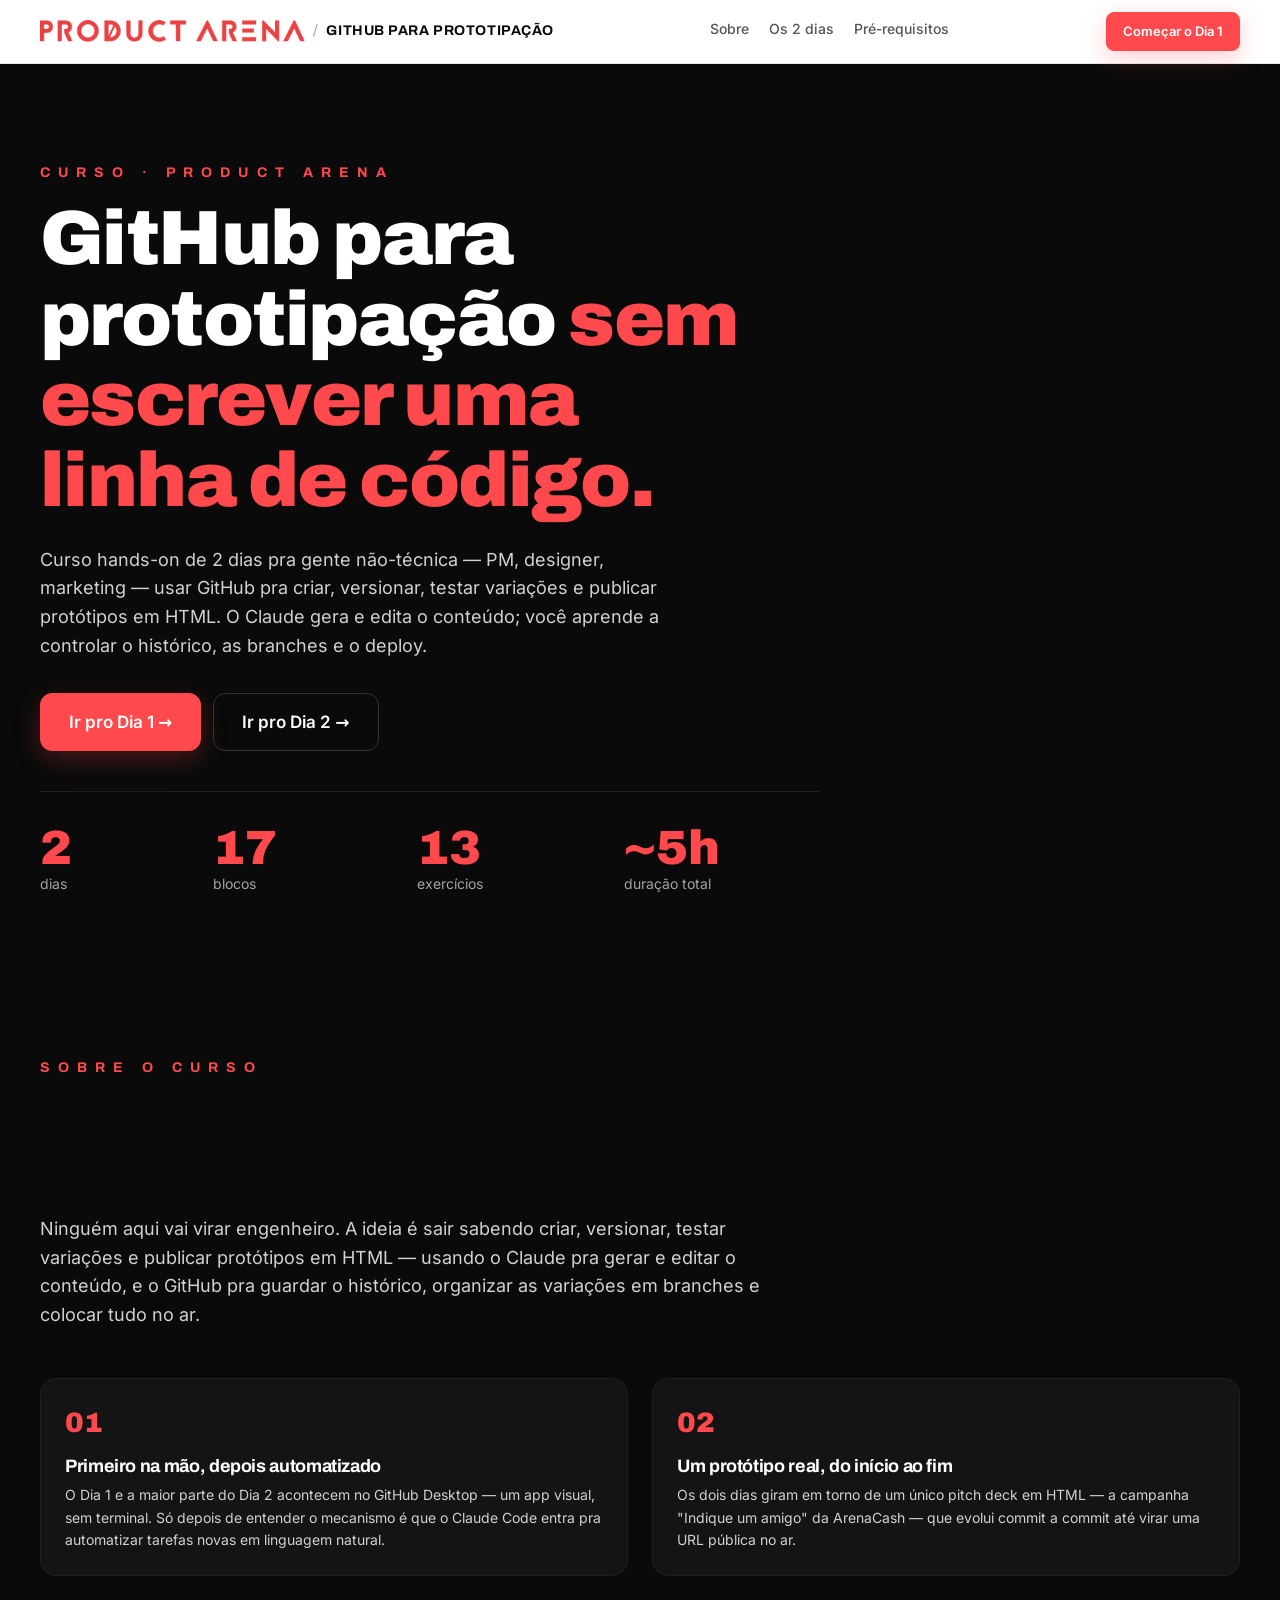
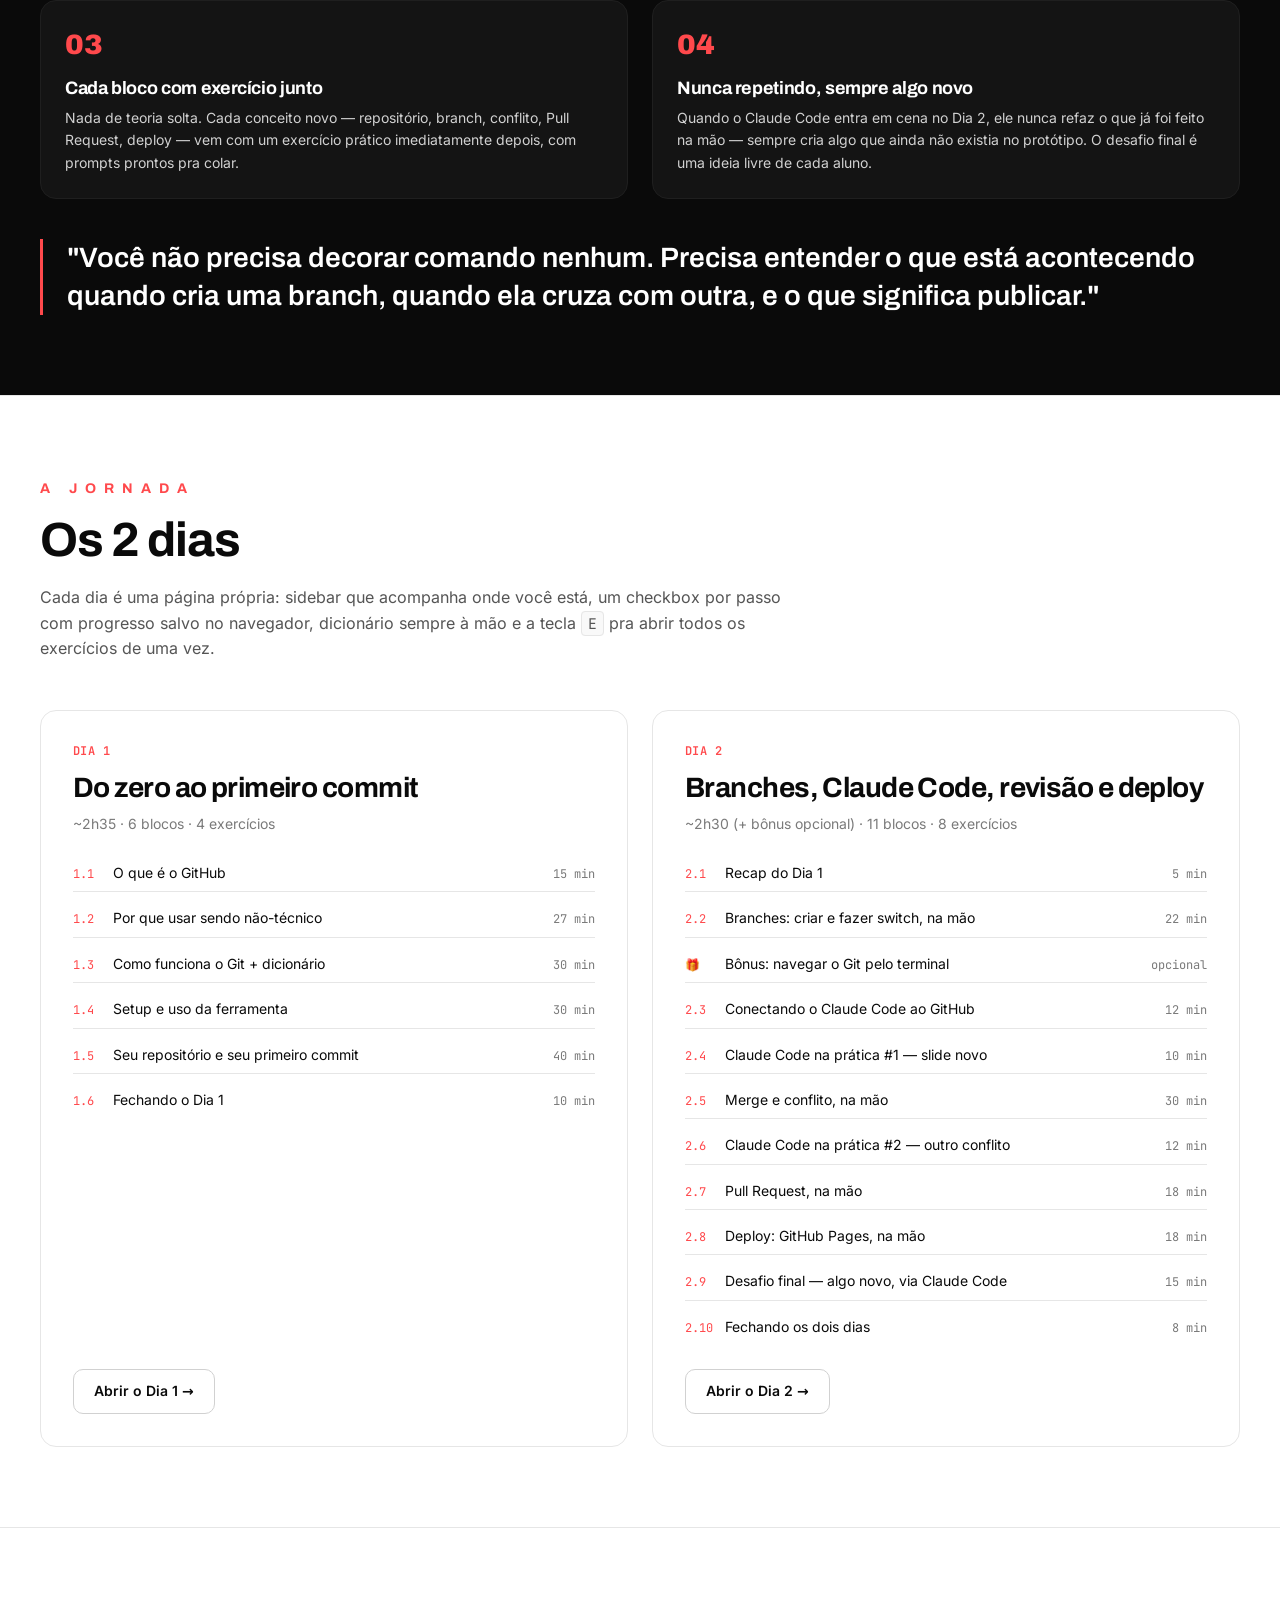
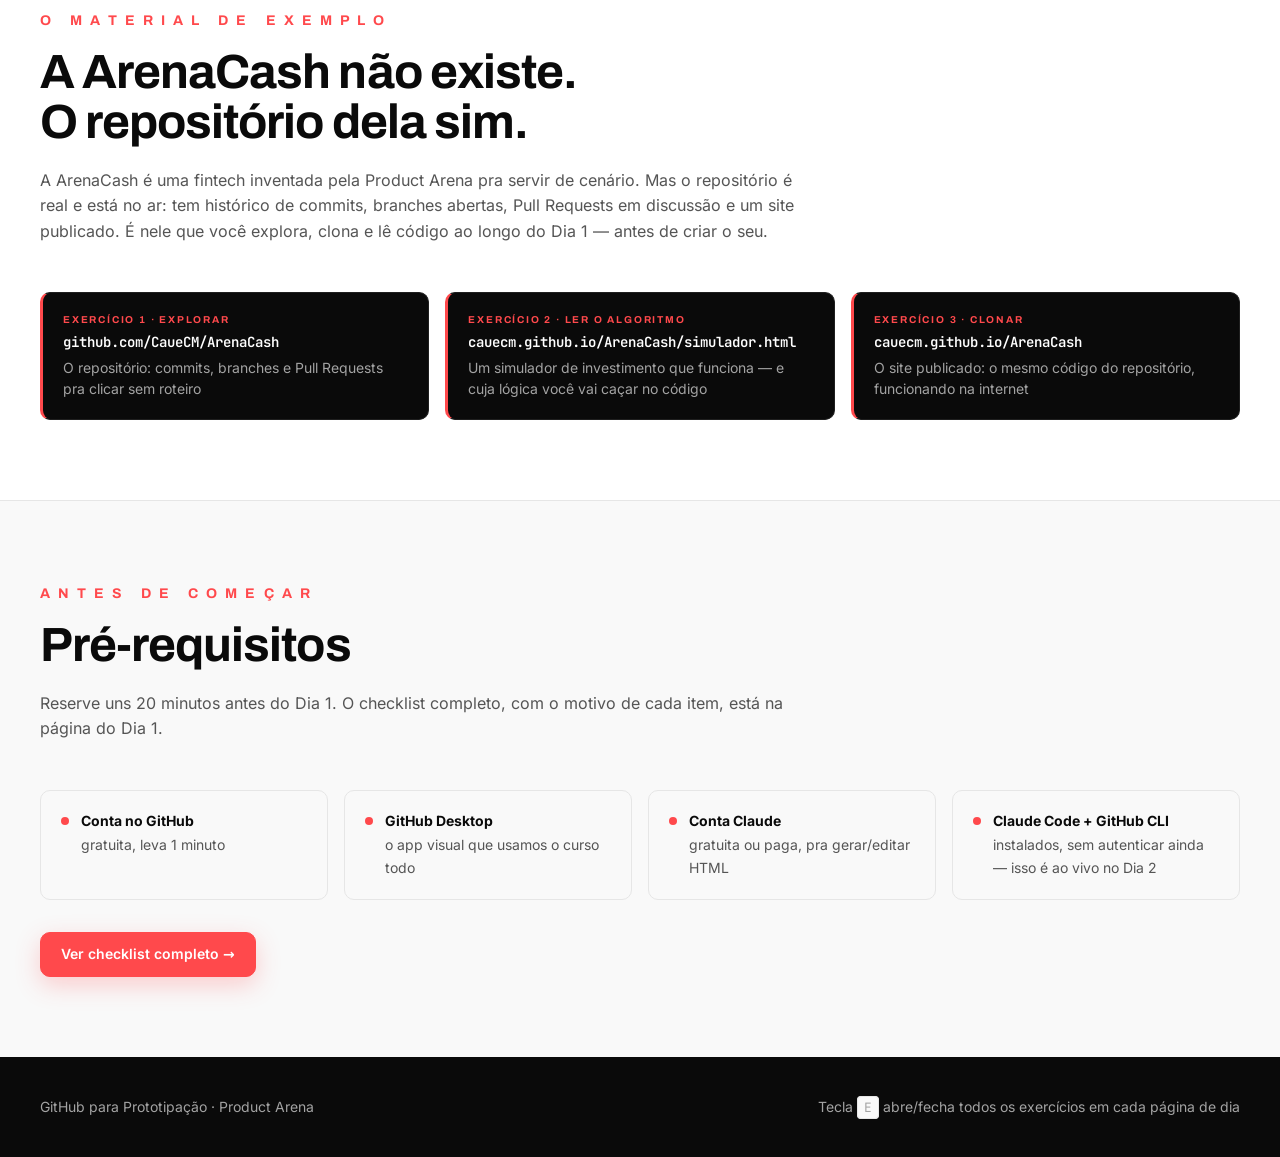
==== commit c988fe0a: "Atualiza a home com o estado atual do curso A landing tinha ficado atras das paginas em tres pontos:" ====
--- a/site/index.html
+++ b/site/index.html
@@ -102,7 +102,7 @@
     <div class="section-head">
       <span class="pa-eyebrow pa-eyebrow--red">A &nbsp; J O R N A D A</span>
       <h2>Os 2 dias</h2>
-      <p>Cada dia é uma página própria, navegável, com agenda clicável e progresso salvo no navegador.</p>
+      <p>Cada dia é uma página própria: sidebar que acompanha onde você está, um checkbox por passo com progresso salvo no navegador, dicionário sempre à mão e a tecla <code>E</code> pra abrir todos os exercícios de uma vez.</p>
     </div>
 
     <div class="day-grid">
@@ -113,12 +113,12 @@
         <h3>Do zero ao primeiro commit</h3>
         <p class="day-meta">~2h35 · 6 blocos · 4 exercícios</p>
         <ul class="day-block-list">
-          <li><span class="block-tag">1.1</span><span class="block-name">O que é o GitHub</span><span class="block-time">19 min</span></li>
+          <li><span class="block-tag">1.1</span><span class="block-name">O que é o GitHub</span><span class="block-time">15 min</span></li>
           <li><span class="block-tag">1.2</span><span class="block-name">Por que usar sendo não-técnico</span><span class="block-time">27 min</span></li>
-          <li><span class="block-tag">1.3</span><span class="block-name">Como funciona + dicionário de termos</span><span class="block-time">30 min</span></li>
+          <li><span class="block-tag">1.3</span><span class="block-name">Como funciona o Git + dicionário</span><span class="block-time">30 min</span></li>
           <li><span class="block-tag">1.4</span><span class="block-name">Setup e uso da ferramenta</span><span class="block-time">30 min</span></li>
-          <li><span class="block-tag">1.5</span><span class="block-name">Seu repositório e primeiro commit</span><span class="block-time">40 min</span></li>
-          <li><span class="block-tag">1.6</span><span class="block-name">Encerramento</span><span class="block-time">10 min</span></li>
+          <li><span class="block-tag">1.5</span><span class="block-name">Seu repositório e seu primeiro commit</span><span class="block-time">40 min</span></li>
+          <li><span class="block-tag">1.6</span><span class="block-name">Fechando o Dia 1</span><span class="block-time">10 min</span></li>
         </ul>
         <a class="btn btn--ghost-light" href="dia-1.html">Abrir o Dia 1 →</a>
       </div>
@@ -139,11 +139,42 @@
           <li><span class="block-tag">2.7</span><span class="block-name">Pull Request, na mão</span><span class="block-time">18 min</span></li>
           <li><span class="block-tag">2.8</span><span class="block-name">Deploy: GitHub Pages, na mão</span><span class="block-time">18 min</span></li>
           <li><span class="block-tag">2.9</span><span class="block-name">Desafio final — algo novo, via Claude Code</span><span class="block-time">15 min</span></li>
-          <li><span class="block-tag">2.10</span><span class="block-name">Encerramento</span><span class="block-time">8 min</span></li>
+          <li><span class="block-tag">2.10</span><span class="block-name">Fechando os dois dias</span><span class="block-time">8 min</span></li>
         </ul>
         <a class="btn btn--ghost-light" href="dia-2.html">Abrir o Dia 2 →</a>
       </div>
 
+    </div>
+  </div>
+</section>
+
+<!-- MATERIAL DE EXEMPLO -->
+<section class="section" id="arenacash">
+  <div class="container">
+    <div class="section-head">
+      <span class="pa-eyebrow pa-eyebrow--red">O &nbsp; M A T E R I A L &nbsp; D E &nbsp; E X E M P L O</span>
+      <h2>A ArenaCash não existe. O repositório dela sim.</h2>
+      <p>A ArenaCash é uma fintech inventada pela Product Arena pra servir de cenário. Mas o repositório é
+      real e está no ar: tem histórico de commits, branches abertas, Pull Requests em discussão e um site
+      publicado. É nele que você explora, clona e lê código ao longo do Dia 1 — antes de criar o seu.</p>
+    </div>
+
+    <div class="link-cards link-cards--tres">
+      <a class="link-card" href="https://github.com/CaueCM/ArenaCash" rel="noopener" target="_blank">
+        <span class="link-card-label">Exercício 1 · explorar</span>
+        <span class="link-card-url">github.com/CaueCM/ArenaCash</span>
+        <span class="link-card-desc">O repositório: commits, branches e Pull Requests pra clicar sem roteiro</span>
+      </a>
+      <a class="link-card" href="https://cauecm.github.io/ArenaCash/simulador.html" rel="noopener" target="_blank">
+        <span class="link-card-label">Exercício 2 · ler o algoritmo</span>
+        <span class="link-card-url">cauecm.github.io/ArenaCash/<wbr>simulador.html</span>
+        <span class="link-card-desc">Um simulador de investimento que funciona — e cuja lógica você vai caçar no código</span>
+      </a>
+      <a class="link-card" href="https://cauecm.github.io/ArenaCash/" rel="noopener" target="_blank">
+        <span class="link-card-label">Exercício 3 · clonar</span>
+        <span class="link-card-url">cauecm.github.io/ArenaCash</span>
+        <span class="link-card-desc">O site publicado: o mesmo código do repositório, funcionando na internet</span>
+      </a>
     </div>
   </div>
 </section>
--- a/site/styles.css
+++ b/site/styles.css
@@ -1041,6 +1041,8 @@
    --------------------------------------------------------- */
 
 .link-cards { display: grid; grid-template-columns: repeat(2, 1fr); gap: var(--s-4); }
+.link-cards--tres { grid-template-columns: repeat(3, 1fr); }
+@media (max-width: 900px) { .link-cards--tres { grid-template-columns: 1fr; } }
 @media (max-width: 720px) { .link-cards { grid-template-columns: 1fr; } }
 
 .link-card {
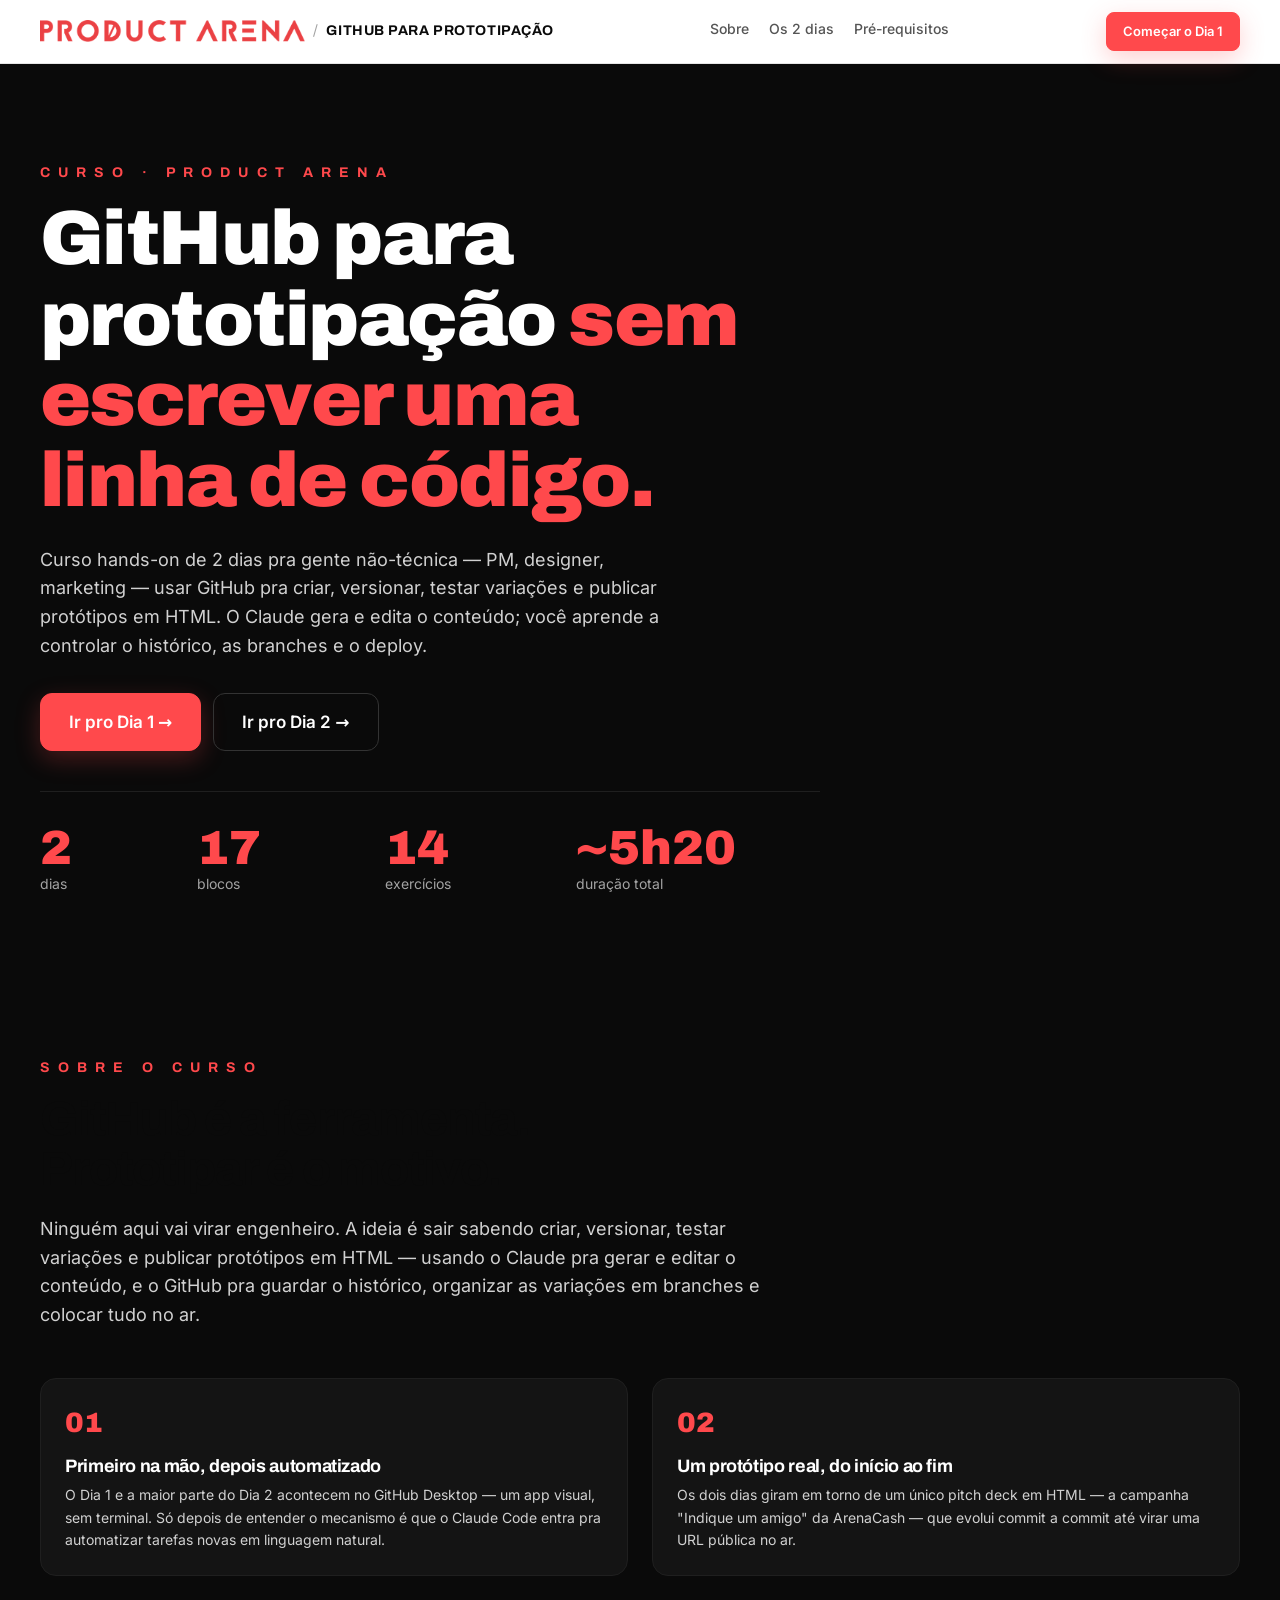
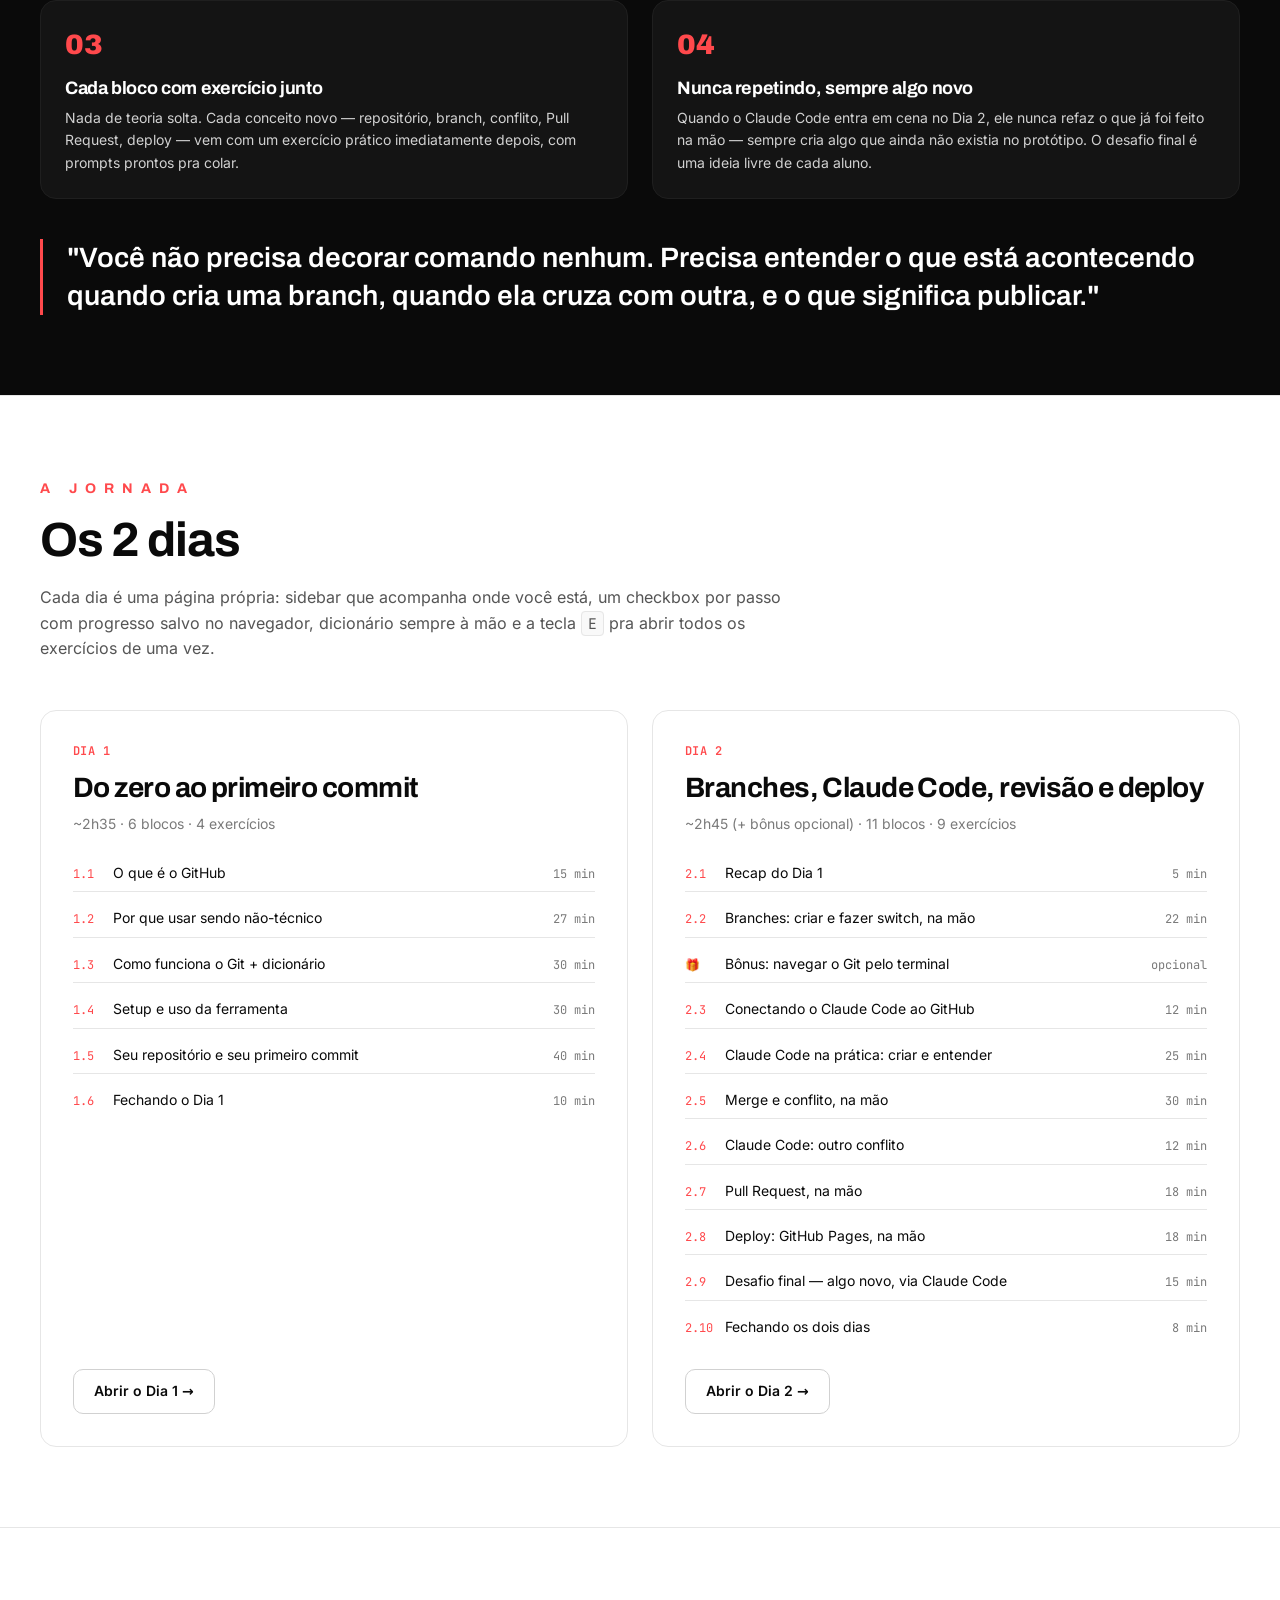
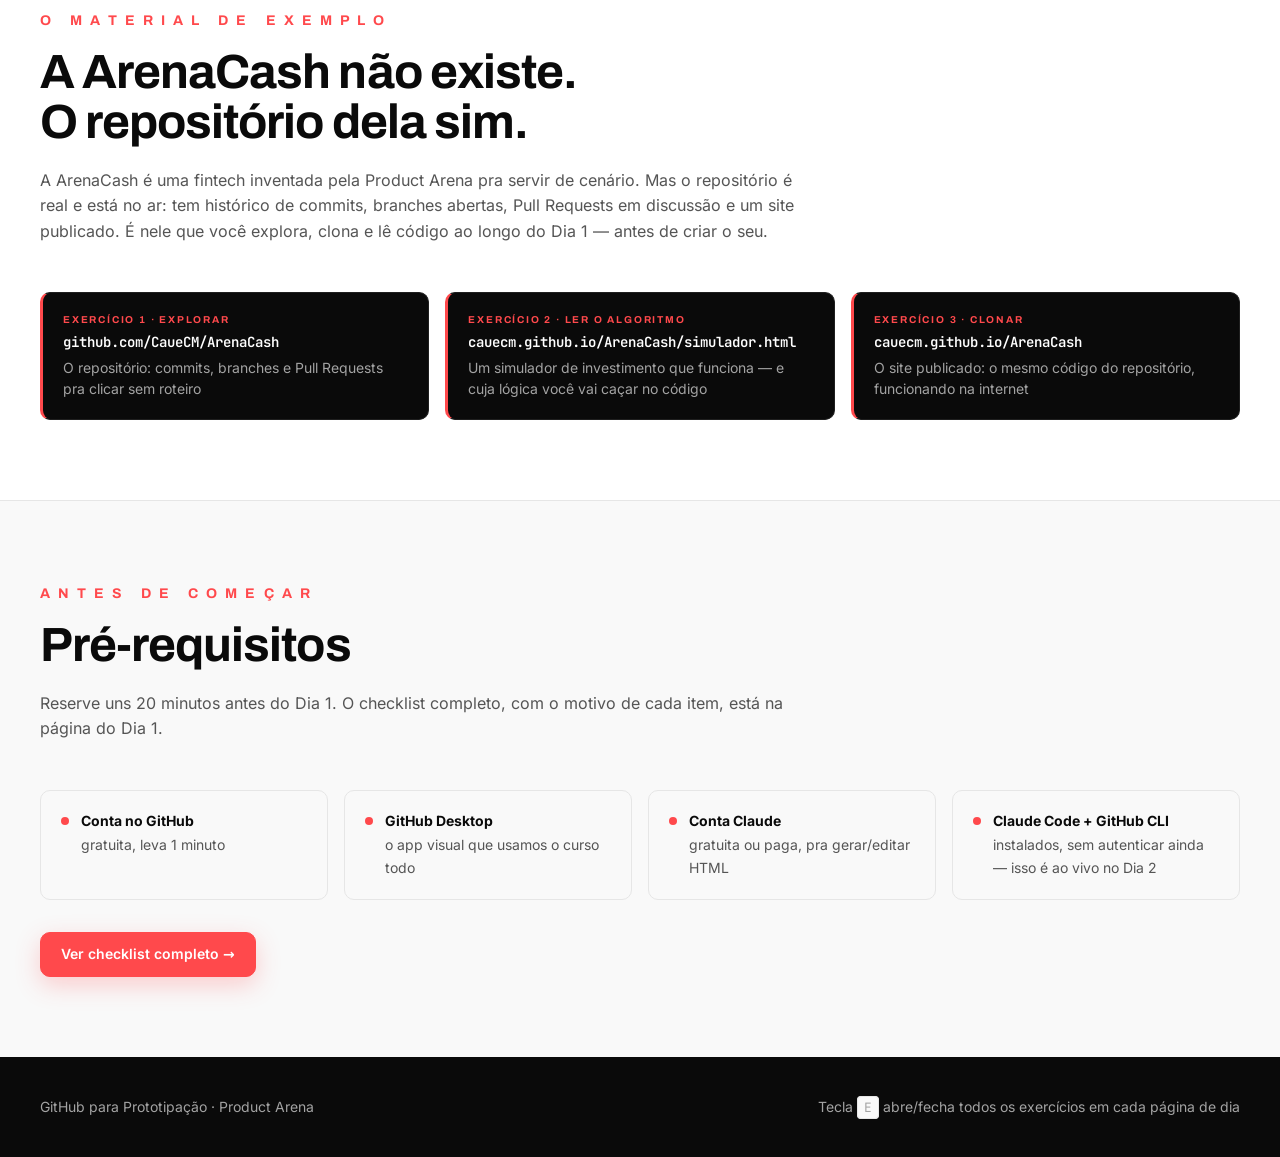
==== commit ee0bba43: "Adiciona exercicio de documentar o algoritmo via Claude Code Fecha o gancho que o Exercicio 2 do Dia" ====
--- a/site/index.html
+++ b/site/index.html
@@ -46,8 +46,8 @@
       <div class="hero-stats-grid">
         <div class="hero-stat"><span class="num">2</span><span class="label">dias</span></div>
         <div class="hero-stat"><span class="num">17</span><span class="label">blocos</span></div>
-        <div class="hero-stat"><span class="num">13</span><span class="label">exercícios</span></div>
-        <div class="hero-stat"><span class="num">~5h</span><span class="label">duração total</span></div>
+        <div class="hero-stat"><span class="num">14</span><span class="label">exercícios</span></div>
+        <div class="hero-stat"><span class="num">~5h20</span><span class="label">duração total</span></div>
       </div>
     </div>
   </div>
@@ -127,15 +127,15 @@
       <div class="day-card">
         <span class="day-card-tag">Dia 2</span>
         <h3>Branches, Claude Code, revisão e deploy</h3>
-        <p class="day-meta">~2h30 (+ bônus opcional) · 11 blocos · 8 exercícios</p>
+        <p class="day-meta">~2h45 (+ bônus opcional) · 11 blocos · 9 exercícios</p>
         <ul class="day-block-list">
           <li><span class="block-tag">2.1</span><span class="block-name">Recap do Dia 1</span><span class="block-time">5 min</span></li>
           <li><span class="block-tag">2.2</span><span class="block-name">Branches: criar e fazer switch, na mão</span><span class="block-time">22 min</span></li>
           <li><span class="block-tag">🎁</span><span class="block-name">Bônus: navegar o Git pelo terminal</span><span class="block-time">opcional</span></li>
           <li><span class="block-tag">2.3</span><span class="block-name">Conectando o Claude Code ao GitHub</span><span class="block-time">12 min</span></li>
-          <li><span class="block-tag">2.4</span><span class="block-name">Claude Code na prática #1 — slide novo</span><span class="block-time">10 min</span></li>
+          <li><span class="block-tag">2.4</span><span class="block-name">Claude Code na prática: criar e entender</span><span class="block-time">25 min</span></li>
           <li><span class="block-tag">2.5</span><span class="block-name">Merge e conflito, na mão</span><span class="block-time">30 min</span></li>
-          <li><span class="block-tag">2.6</span><span class="block-name">Claude Code na prática #2 — outro conflito</span><span class="block-time">12 min</span></li>
+          <li><span class="block-tag">2.6</span><span class="block-name">Claude Code: outro conflito</span><span class="block-time">12 min</span></li>
           <li><span class="block-tag">2.7</span><span class="block-name">Pull Request, na mão</span><span class="block-time">18 min</span></li>
           <li><span class="block-tag">2.8</span><span class="block-name">Deploy: GitHub Pages, na mão</span><span class="block-time">18 min</span></li>
           <li><span class="block-tag">2.9</span><span class="block-name">Desafio final — algo novo, via Claude Code</span><span class="block-time">15 min</span></li>
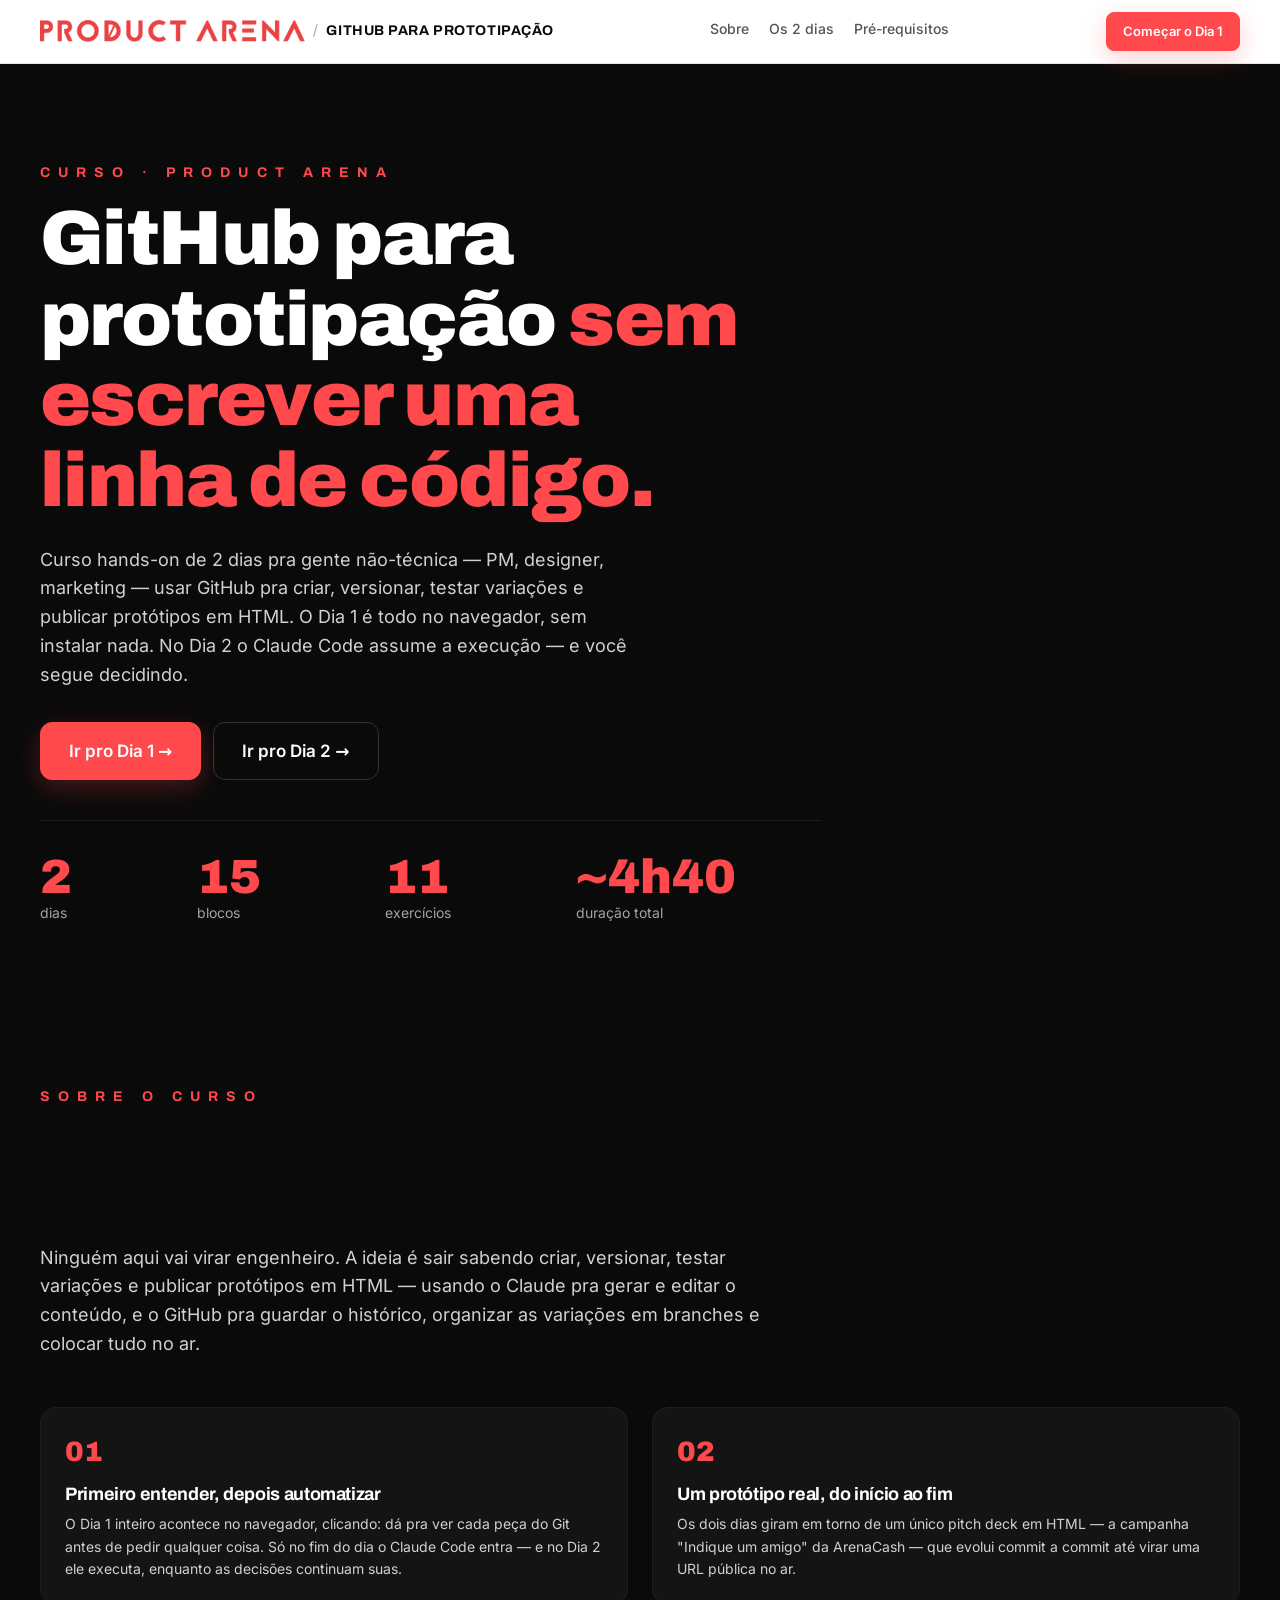
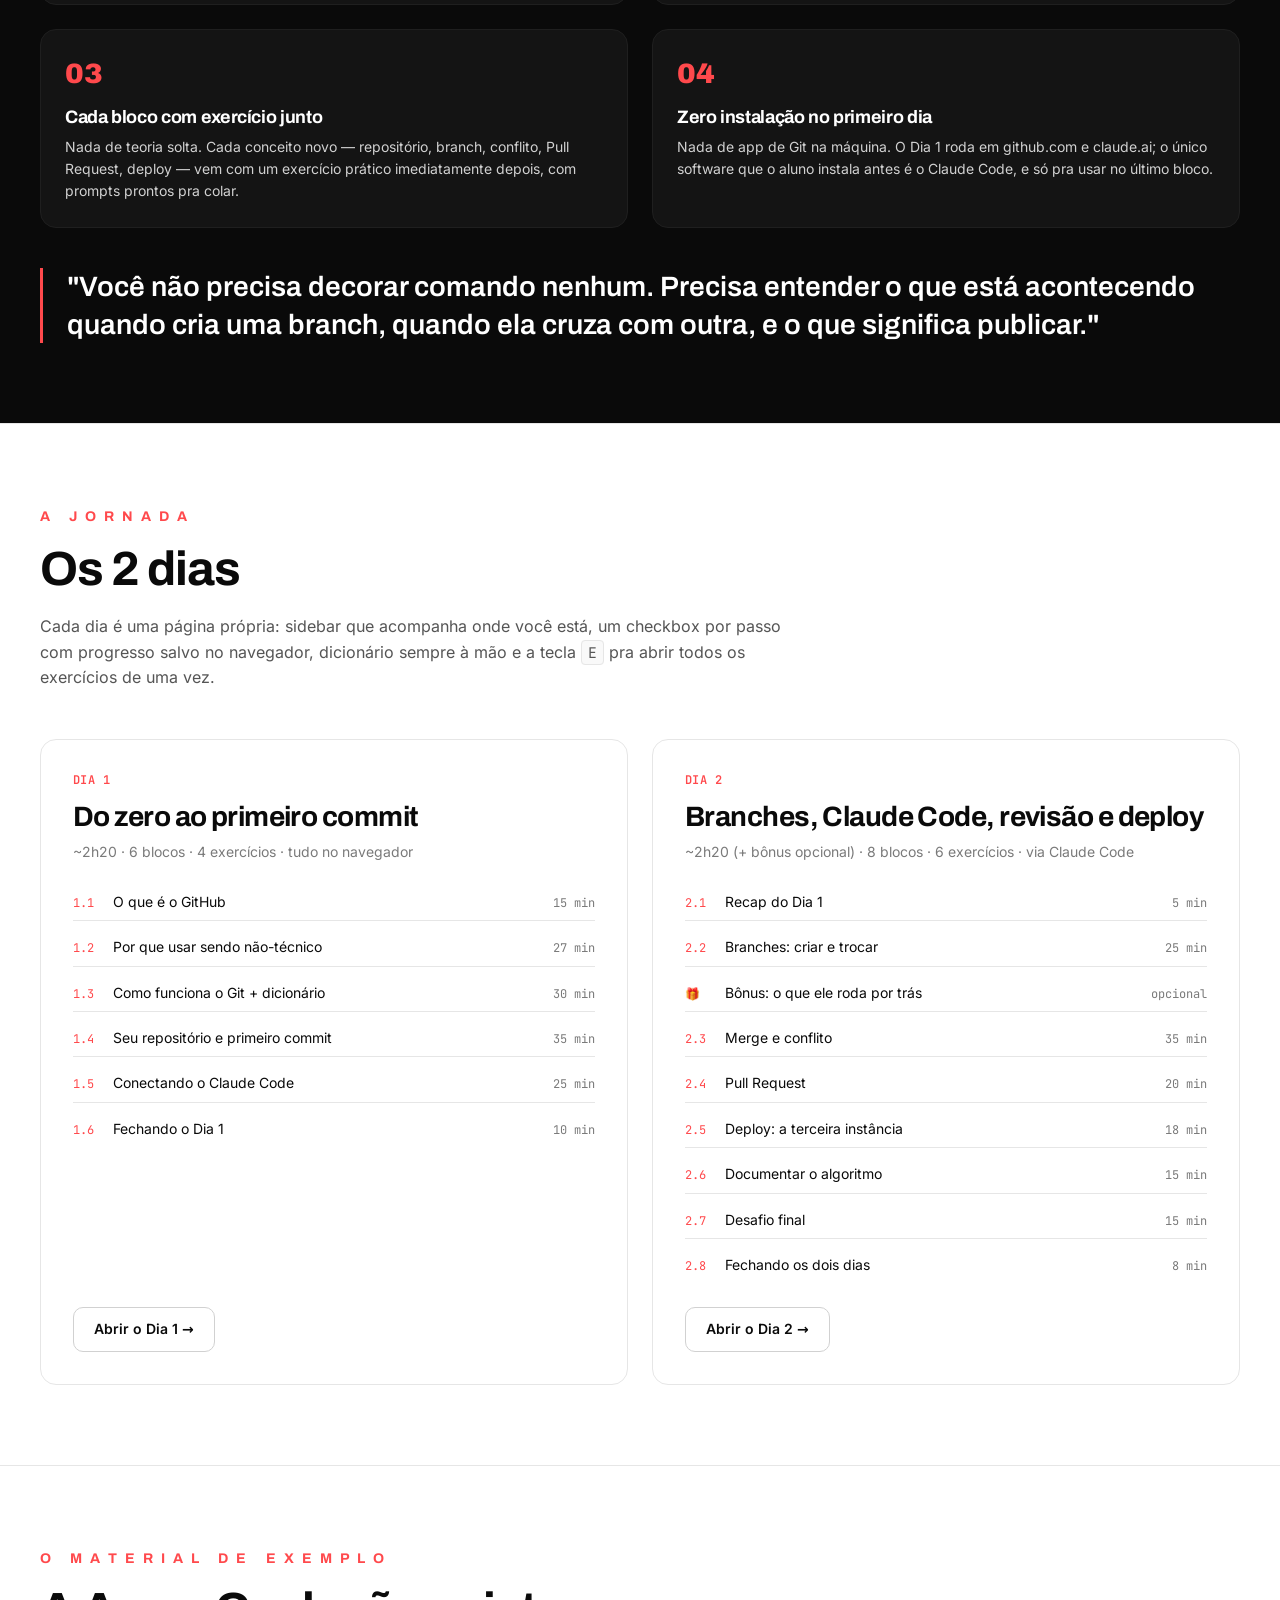
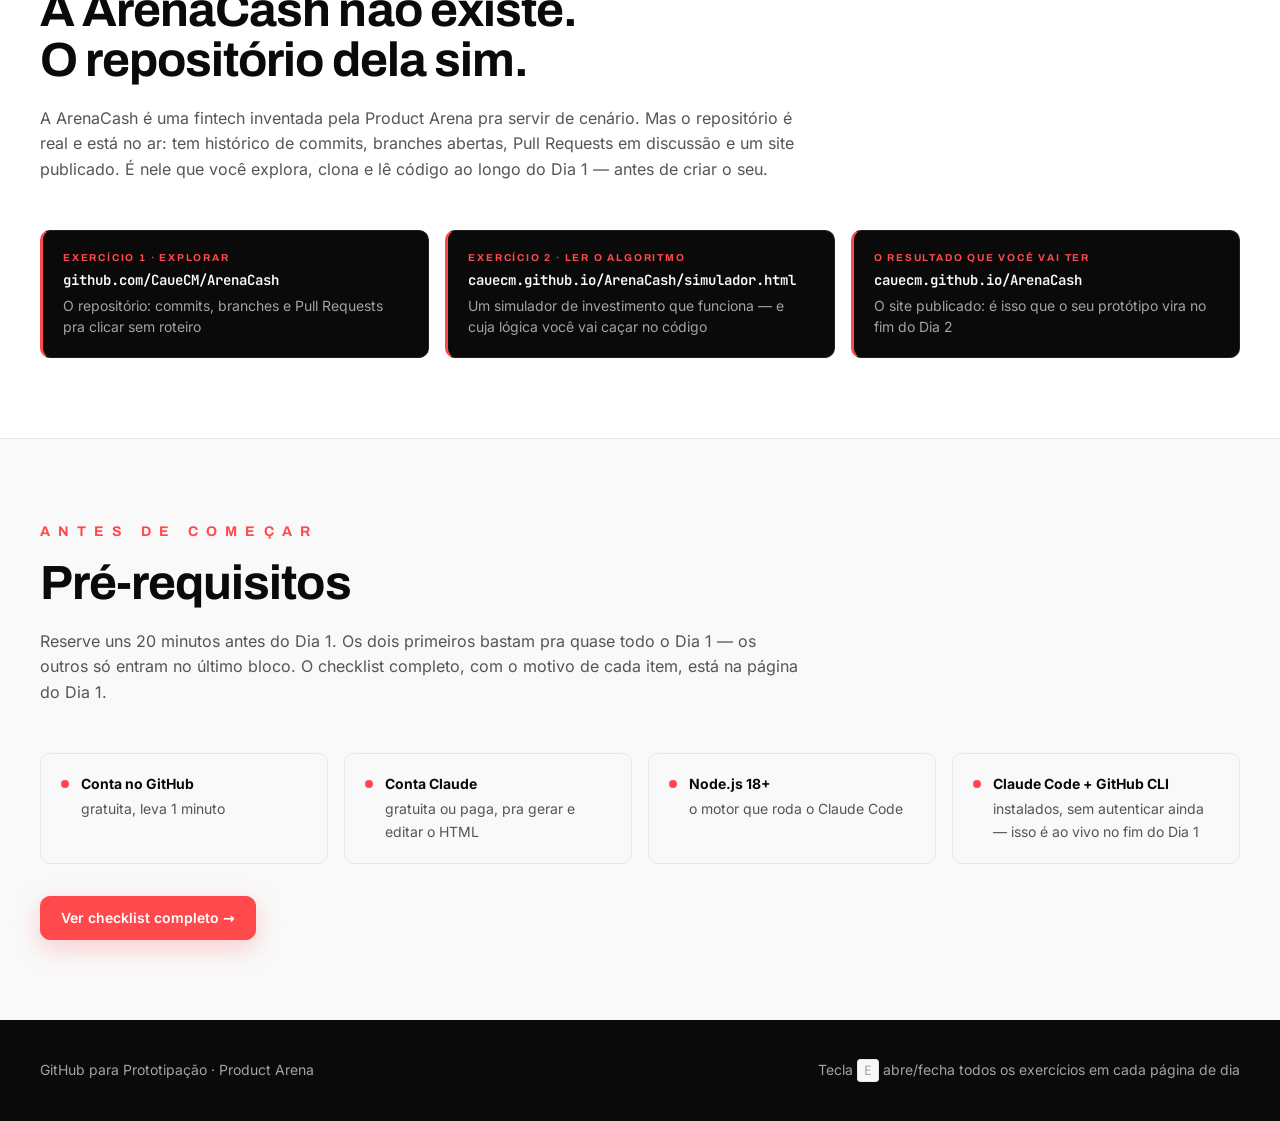
==== commit 4167dfc9: "Reestrutura o curso: Dia 1 no navegador, Dia 2 via Claude Code Tres mudancas pedidas, que juntas tir" ====
--- a/site/index.html
+++ b/site/index.html
@@ -36,8 +36,8 @@
       <h1>GitHub para prototipação <span class="accent">sem escrever uma linha de código.</span></h1>
       <p class="hero-sub">
         Curso hands-on de 2 dias pra gente não-técnica — PM, designer, marketing — usar GitHub pra criar, versionar,
-        testar variações e publicar protótipos em HTML. O Claude gera e edita o conteúdo; você aprende a controlar
-        o histórico, as branches e o deploy.
+        testar variações e publicar protótipos em HTML. O Dia 1 é todo no navegador, sem instalar nada. No Dia 2 o Claude Code assume a execução — e você
+        segue decidindo.
       </p>
       <div class="hero-cta">
         <a class="btn btn--primary btn--lg" href="dia-1.html">Ir pro Dia 1 →</a>
@@ -45,9 +45,9 @@
       </div>
       <div class="hero-stats-grid">
         <div class="hero-stat"><span class="num">2</span><span class="label">dias</span></div>
-        <div class="hero-stat"><span class="num">17</span><span class="label">blocos</span></div>
-        <div class="hero-stat"><span class="num">14</span><span class="label">exercícios</span></div>
-        <div class="hero-stat"><span class="num">~5h20</span><span class="label">duração total</span></div>
+        <div class="hero-stat"><span class="num">15</span><span class="label">blocos</span></div>
+        <div class="hero-stat"><span class="num">11</span><span class="label">exercícios</span></div>
+        <div class="hero-stat"><span class="num">~4h40</span><span class="label">duração total</span></div>
       </div>
     </div>
   </div>
@@ -67,9 +67,9 @@
     <div class="approach-grid">
       <div class="approach-card">
         <span class="num">01</span>
-        <h3>Primeiro na mão, depois automatizado</h3>
-        <p>O Dia 1 e a maior parte do Dia 2 acontecem no GitHub Desktop — um app visual, sem terminal. Só depois
-        de entender o mecanismo é que o Claude Code entra pra automatizar tarefas novas em linguagem natural.</p>
+        <h3>Primeiro entender, depois automatizar</h3>
+        <p>O Dia 1 inteiro acontece no navegador, clicando: dá pra ver cada peça do Git antes de pedir qualquer
+        coisa. Só no fim do dia o Claude Code entra — e no Dia 2 ele executa, enquanto as decisões continuam suas.</p>
       </div>
       <div class="approach-card">
         <span class="num">02</span>
@@ -85,9 +85,9 @@
       </div>
       <div class="approach-card">
         <span class="num">04</span>
-        <h3>Nunca repetindo, sempre algo novo</h3>
-        <p>Quando o Claude Code entra em cena no Dia 2, ele nunca refaz o que já foi feito na mão — sempre cria
-        algo que ainda não existia no protótipo. O desafio final é uma ideia livre de cada aluno.</p>
+        <h3>Zero instalação no primeiro dia</h3>
+        <p>Nada de app de Git na máquina. O Dia 1 roda em github.com e claude.ai; o único software que o aluno
+        instala antes é o Claude Code, e só pra usar no último bloco.</p>
       </div>
     </div>
 
@@ -111,13 +111,13 @@
       <div class="day-card">
         <span class="day-card-tag">Dia 1</span>
         <h3>Do zero ao primeiro commit</h3>
-        <p class="day-meta">~2h35 · 6 blocos · 4 exercícios</p>
+        <p class="day-meta">~2h20 · 6 blocos · 4 exercícios · tudo no navegador</p>
         <ul class="day-block-list">
           <li><span class="block-tag">1.1</span><span class="block-name">O que é o GitHub</span><span class="block-time">15 min</span></li>
           <li><span class="block-tag">1.2</span><span class="block-name">Por que usar sendo não-técnico</span><span class="block-time">27 min</span></li>
           <li><span class="block-tag">1.3</span><span class="block-name">Como funciona o Git + dicionário</span><span class="block-time">30 min</span></li>
-          <li><span class="block-tag">1.4</span><span class="block-name">Setup e uso da ferramenta</span><span class="block-time">30 min</span></li>
-          <li><span class="block-tag">1.5</span><span class="block-name">Seu repositório e seu primeiro commit</span><span class="block-time">40 min</span></li>
+          <li><span class="block-tag">1.4</span><span class="block-name">Seu repositório e primeiro commit</span><span class="block-time">35 min</span></li>
+          <li><span class="block-tag">1.5</span><span class="block-name">Conectando o Claude Code</span><span class="block-time">25 min</span></li>
           <li><span class="block-tag">1.6</span><span class="block-name">Fechando o Dia 1</span><span class="block-time">10 min</span></li>
         </ul>
         <a class="btn btn--ghost-light" href="dia-1.html">Abrir o Dia 1 →</a>
@@ -127,19 +127,17 @@
       <div class="day-card">
         <span class="day-card-tag">Dia 2</span>
         <h3>Branches, Claude Code, revisão e deploy</h3>
-        <p class="day-meta">~2h45 (+ bônus opcional) · 11 blocos · 9 exercícios</p>
+        <p class="day-meta">~2h20 (+ bônus opcional) · 8 blocos · 6 exercícios · via Claude Code</p>
         <ul class="day-block-list">
           <li><span class="block-tag">2.1</span><span class="block-name">Recap do Dia 1</span><span class="block-time">5 min</span></li>
-          <li><span class="block-tag">2.2</span><span class="block-name">Branches: criar e fazer switch, na mão</span><span class="block-time">22 min</span></li>
-          <li><span class="block-tag">🎁</span><span class="block-name">Bônus: navegar o Git pelo terminal</span><span class="block-time">opcional</span></li>
-          <li><span class="block-tag">2.3</span><span class="block-name">Conectando o Claude Code ao GitHub</span><span class="block-time">12 min</span></li>
-          <li><span class="block-tag">2.4</span><span class="block-name">Claude Code na prática: criar e entender</span><span class="block-time">25 min</span></li>
-          <li><span class="block-tag">2.5</span><span class="block-name">Merge e conflito, na mão</span><span class="block-time">30 min</span></li>
-          <li><span class="block-tag">2.6</span><span class="block-name">Claude Code: outro conflito</span><span class="block-time">12 min</span></li>
-          <li><span class="block-tag">2.7</span><span class="block-name">Pull Request, na mão</span><span class="block-time">18 min</span></li>
-          <li><span class="block-tag">2.8</span><span class="block-name">Deploy: GitHub Pages, na mão</span><span class="block-time">18 min</span></li>
-          <li><span class="block-tag">2.9</span><span class="block-name">Desafio final — algo novo, via Claude Code</span><span class="block-time">15 min</span></li>
-          <li><span class="block-tag">2.10</span><span class="block-name">Fechando os dois dias</span><span class="block-time">8 min</span></li>
+          <li><span class="block-tag">2.2</span><span class="block-name">Branches: criar e trocar</span><span class="block-time">25 min</span></li>
+          <li><span class="block-tag">🎁</span><span class="block-name">Bônus: o que ele roda por trás</span><span class="block-time">opcional</span></li>
+          <li><span class="block-tag">2.3</span><span class="block-name">Merge e conflito</span><span class="block-time">35 min</span></li>
+          <li><span class="block-tag">2.4</span><span class="block-name">Pull Request</span><span class="block-time">20 min</span></li>
+          <li><span class="block-tag">2.5</span><span class="block-name">Deploy: a terceira instância</span><span class="block-time">18 min</span></li>
+          <li><span class="block-tag">2.6</span><span class="block-name">Documentar o algoritmo</span><span class="block-time">15 min</span></li>
+          <li><span class="block-tag">2.7</span><span class="block-name">Desafio final</span><span class="block-time">15 min</span></li>
+          <li><span class="block-tag">2.8</span><span class="block-name">Fechando os dois dias</span><span class="block-time">8 min</span></li>
         </ul>
         <a class="btn btn--ghost-light" href="dia-2.html">Abrir o Dia 2 →</a>
       </div>
@@ -171,9 +169,9 @@
         <span class="link-card-desc">Um simulador de investimento que funciona — e cuja lógica você vai caçar no código</span>
       </a>
       <a class="link-card" href="https://cauecm.github.io/ArenaCash/" rel="noopener" target="_blank">
-        <span class="link-card-label">Exercício 3 · clonar</span>
+        <span class="link-card-label">O resultado que você vai ter</span>
         <span class="link-card-url">cauecm.github.io/ArenaCash</span>
-        <span class="link-card-desc">O site publicado: o mesmo código do repositório, funcionando na internet</span>
+        <span class="link-card-desc">O site publicado: é isso que o seu protótipo vira no fim do Dia 2</span>
       </a>
     </div>
   </div>
@@ -185,13 +183,14 @@
     <div class="section-head">
       <span class="pa-eyebrow pa-eyebrow--red">A N T E S &nbsp; D E &nbsp; C O M E Ç A R</span>
       <h2>Pré-requisitos</h2>
-      <p>Reserve uns 20 minutos antes do Dia 1. O checklist completo, com o motivo de cada item, está na página do Dia 1.</p>
+      <p>Reserve uns 20 minutos antes do Dia 1. Os dois primeiros bastam pra quase todo o Dia 1 — os outros só
+      entram no último bloco. O checklist completo, com o motivo de cada item, está na página do Dia 1.</p>
     </div>
     <div class="prereq-teaser-grid">
       <div class="prereq-teaser-item"><span class="dot"></span><div><strong>Conta no GitHub</strong><span>gratuita, leva 1 minuto</span></div></div>
-      <div class="prereq-teaser-item"><span class="dot"></span><div><strong>GitHub Desktop</strong><span>o app visual que usamos o curso todo</span></div></div>
-      <div class="prereq-teaser-item"><span class="dot"></span><div><strong>Conta Claude</strong><span>gratuita ou paga, pra gerar/editar HTML</span></div></div>
-      <div class="prereq-teaser-item"><span class="dot"></span><div><strong>Claude Code + GitHub CLI</strong><span>instalados, sem autenticar ainda — isso é ao vivo no Dia 2</span></div></div>
+      <div class="prereq-teaser-item"><span class="dot"></span><div><strong>Conta Claude</strong><span>gratuita ou paga, pra gerar e editar o HTML</span></div></div>
+      <div class="prereq-teaser-item"><span class="dot"></span><div><strong>Node.js 18+</strong><span>o motor que roda o Claude Code</span></div></div>
+      <div class="prereq-teaser-item"><span class="dot"></span><div><strong>Claude Code + GitHub CLI</strong><span>instalados, sem autenticar ainda — isso é ao vivo no fim do Dia 1</span></div></div>
     </div>
     <div style="margin-top: var(--s-8);">
       <a class="btn btn--primary" href="dia-1.html#pre-requisitos">Ver checklist completo →</a>
--- a/site/styles.css
+++ b/site/styles.css
@@ -742,6 +742,128 @@
 .fluxo li span { display: block; font-size: var(--text-sm); color: var(--fg-subtle); margin-top: 2px; }
 
 /* ---------------------------------------------------------
+   AS TRÊS INSTÂNCIAS — local / remoto / no ar
+   --------------------------------------------------------- */
+
+.instancias-figura {
+  margin: var(--s-6) 0 0;
+  padding: var(--s-6);
+  background: var(--pa-black);
+  border-radius: var(--radius-lg);
+}
+
+/* Vertical de propósito: a figura vive dentro de um passo de exercício, onde
+   três colunas espremeriam o texto a uma palavra por linha. Empilhado também
+   lê melhor a ideia de "o projeto desce da sua máquina até o ar". */
+.instancias { display: flex; flex-direction: column; }
+
+.instancia {
+  background: var(--pa-gray-900);
+  border: 1px solid var(--pa-gray-800);
+  border-left: 3px solid var(--pa-red);
+  border-radius: var(--radius-md);
+  padding: var(--s-5);
+  display: grid;
+  grid-template-columns: 150px 1fr;
+  gap: var(--s-2) var(--s-5);
+  align-items: baseline;
+}
+.instancia--ar { border-left-color: var(--pa-yellow); opacity: 0.75; }
+
+@media (max-width: 620px) {
+  .instancia { grid-template-columns: 1fr; gap: var(--s-2); }
+}
+
+/* A figura vive aninhada em bloco > exercício > passo; em telas muito estreitas
+   a soma dos paddings não deixa largura útil pro texto */
+@media (max-width: 480px) {
+  .instancias-figura { padding: var(--s-4); }
+  .instancia { padding: var(--s-4); }
+  .instancia, .instancia p, .instancia strong { min-width: 0; overflow-wrap: anywhere; }
+}
+
+.instancia-tag {
+  font-family: var(--font-mono);
+  font-size: 10px;
+  font-weight: var(--fw-semibold);
+  letter-spacing: var(--tracking-wide);
+  text-transform: uppercase;
+  color: var(--pa-red);
+  margin-bottom: var(--s-2);
+}
+.instancia--ar .instancia-tag { color: var(--pa-yellow); }
+
+.instancia-tag { grid-column: 1; }
+.instancia strong {
+  grid-column: 1;
+  grid-row: 2;
+  font-family: var(--font-display);
+  font-size: var(--text-lg);
+  color: var(--pa-white);
+  letter-spacing: var(--tracking-tight);
+}
+.instancia p {
+  grid-column: 2;
+  grid-row: 1 / span 2;
+  font-size: var(--text-sm);
+  color: var(--pa-gray-400);
+  margin: 0;
+  align-self: start;
+}
+.instancia code { background: var(--pa-gray-800); border-color: var(--pa-gray-700); color: var(--pa-red); }
+
+.instancia-quem {
+  grid-column: 2;
+  grid-row: 3;
+  font-size: var(--text-xs);
+  color: var(--pa-gray-300);
+  border-top: 1px solid var(--pa-gray-800);
+  padding-top: var(--s-3);
+  margin-top: var(--s-2);
+}
+
+@media (max-width: 620px) {
+  .instancia-tag, .instancia strong, .instancia p, .instancia-quem {
+    grid-column: 1;
+    grid-row: auto;
+  }
+}
+
+/* Conector entre uma instância e a próxima */
+.instancia-seta {
+  display: flex;
+  align-items: center;
+  flex-wrap: wrap;
+  gap: var(--s-2) var(--s-3);
+  padding: var(--s-3) 0 var(--s-3) var(--s-6);
+}
+@media (max-width: 460px) { .instancia-seta { padding-left: var(--s-3); } }
+.seta-linha {
+  font-family: var(--font-mono);
+  font-size: 11px;
+  font-weight: var(--fw-semibold);
+  color: var(--pa-gray-200);
+  background: var(--pa-gray-800);
+  border-radius: var(--radius-pill);
+  padding: 5px 10px;
+  text-align: center;
+  white-space: nowrap;
+}
+.seta-linha .seta-kw { color: var(--pa-red); }
+.seta-linha--fraca { background: transparent; color: var(--pa-gray-500); font-style: italic; }
+
+.instancias-figura figcaption {
+  margin-top: var(--s-5);
+  padding-top: var(--s-5);
+  border-top: 1px solid var(--pa-gray-800);
+  color: var(--pa-gray-400);
+  font-size: var(--text-sm);
+  line-height: var(--leading-relaxed);
+}
+.instancias-figura figcaption strong { color: var(--pa-white); }
+
+
+/* ---------------------------------------------------------
    AS 4 FASES
    --------------------------------------------------------- */
 
@@ -1344,6 +1466,8 @@
   line-height: var(--leading-relaxed);
   padding: var(--s-3) 0;
   border-bottom: 1px solid var(--border);
+  min-width: 0;
+  overflow-wrap: anywhere;
 }
 .recap-list li:last-child { border-bottom: 0; }
 .recap-list li::before {
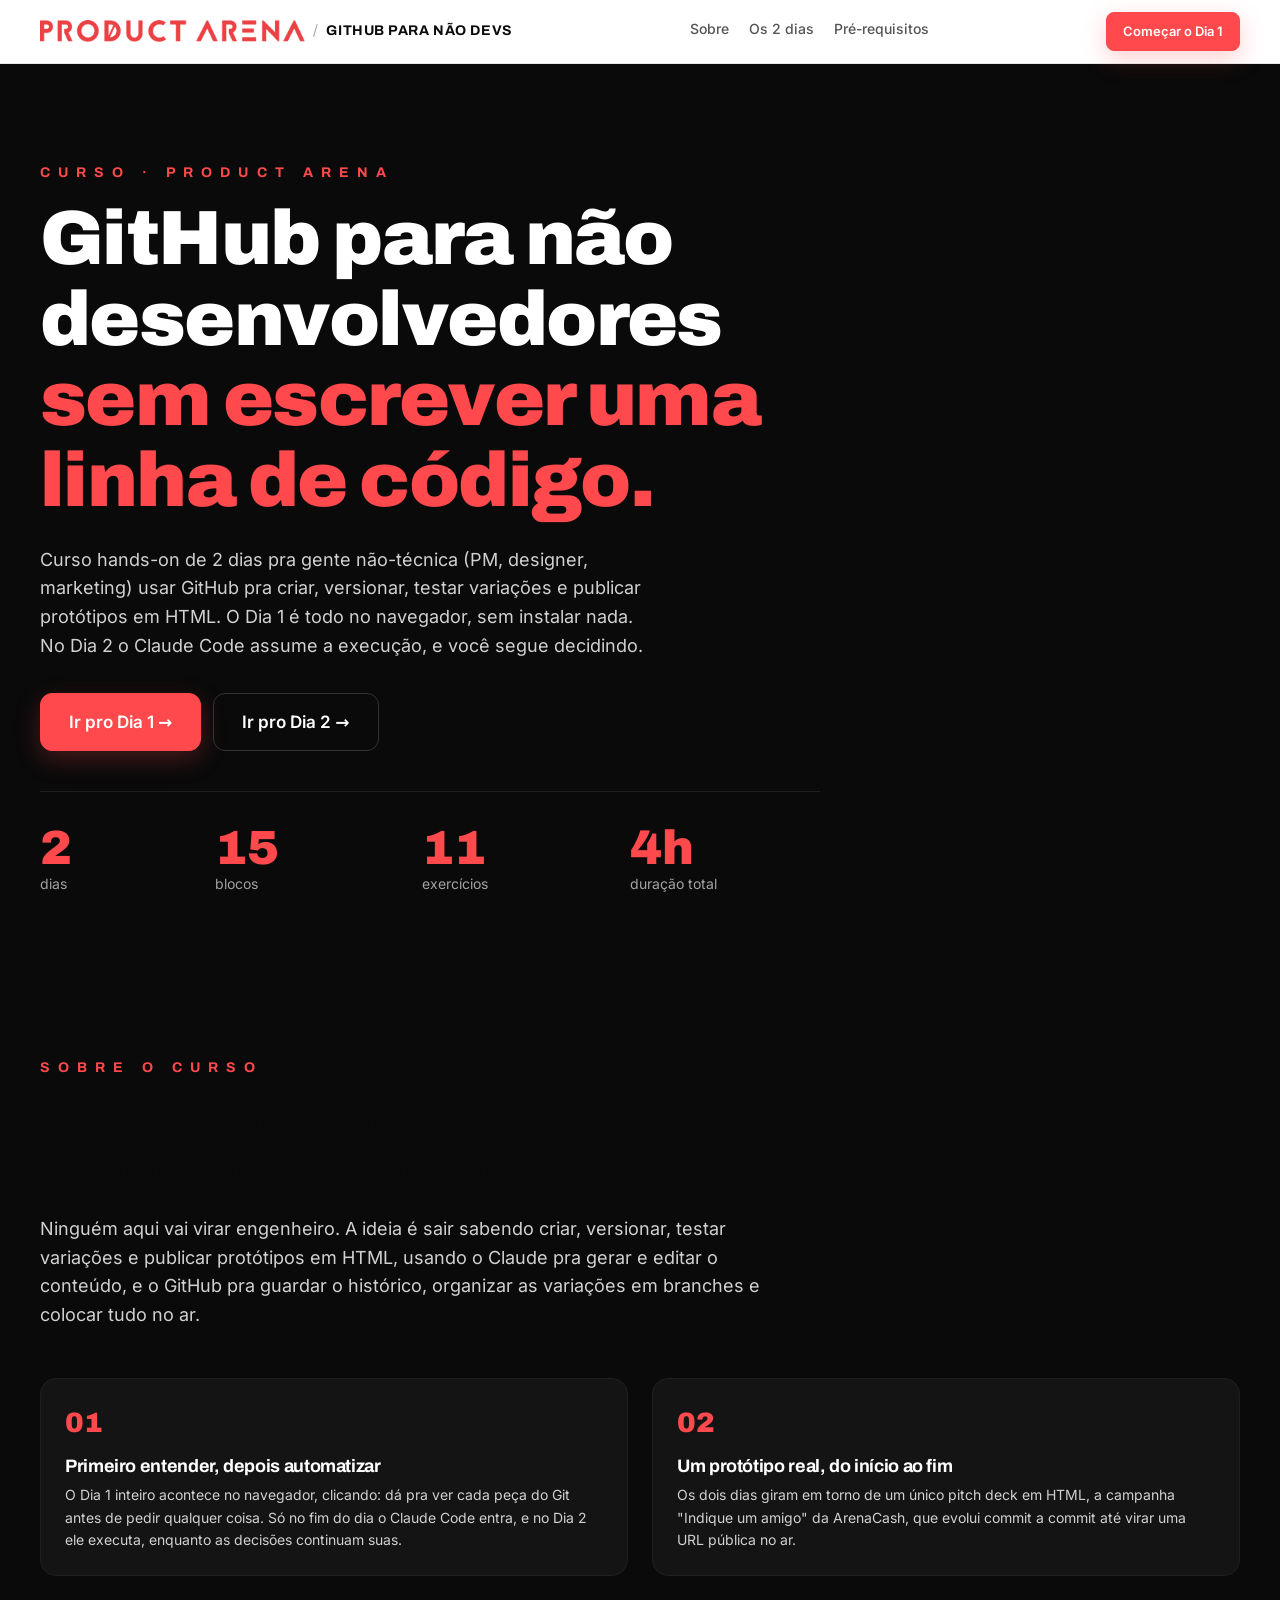
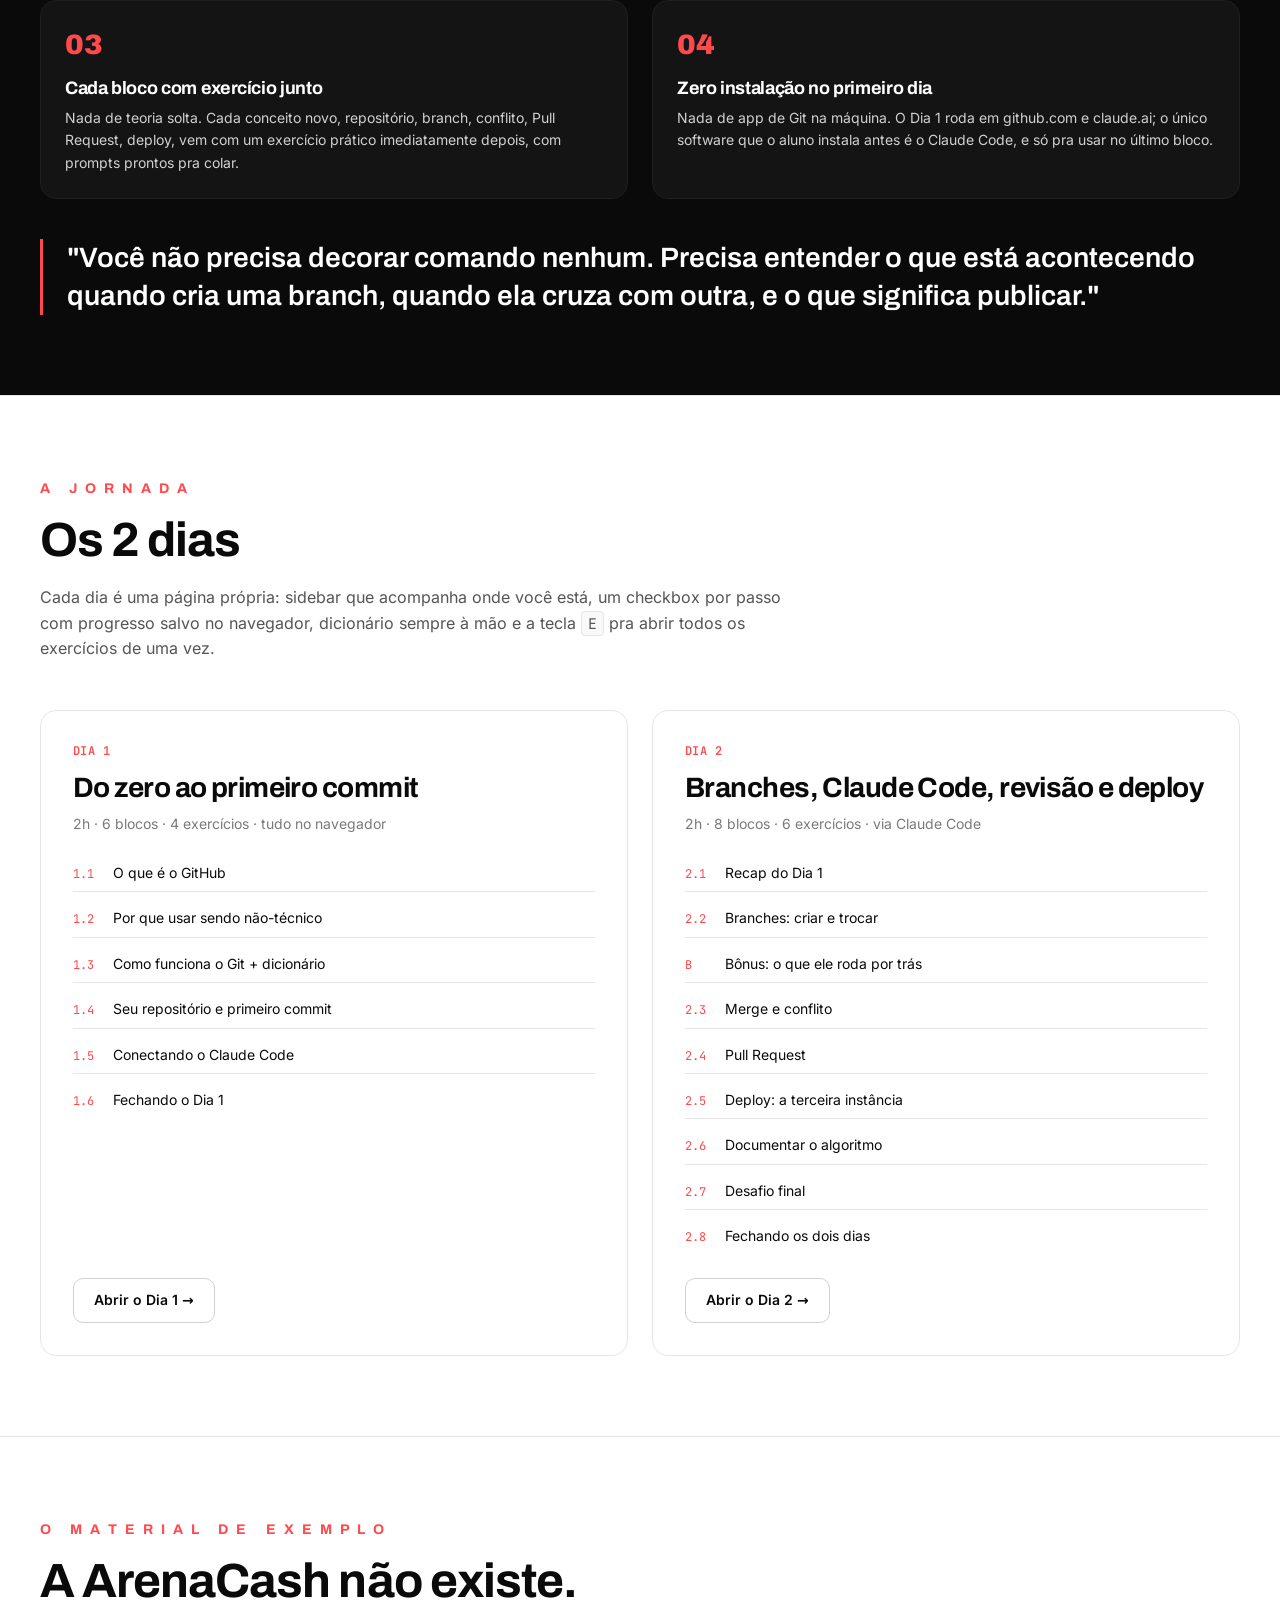
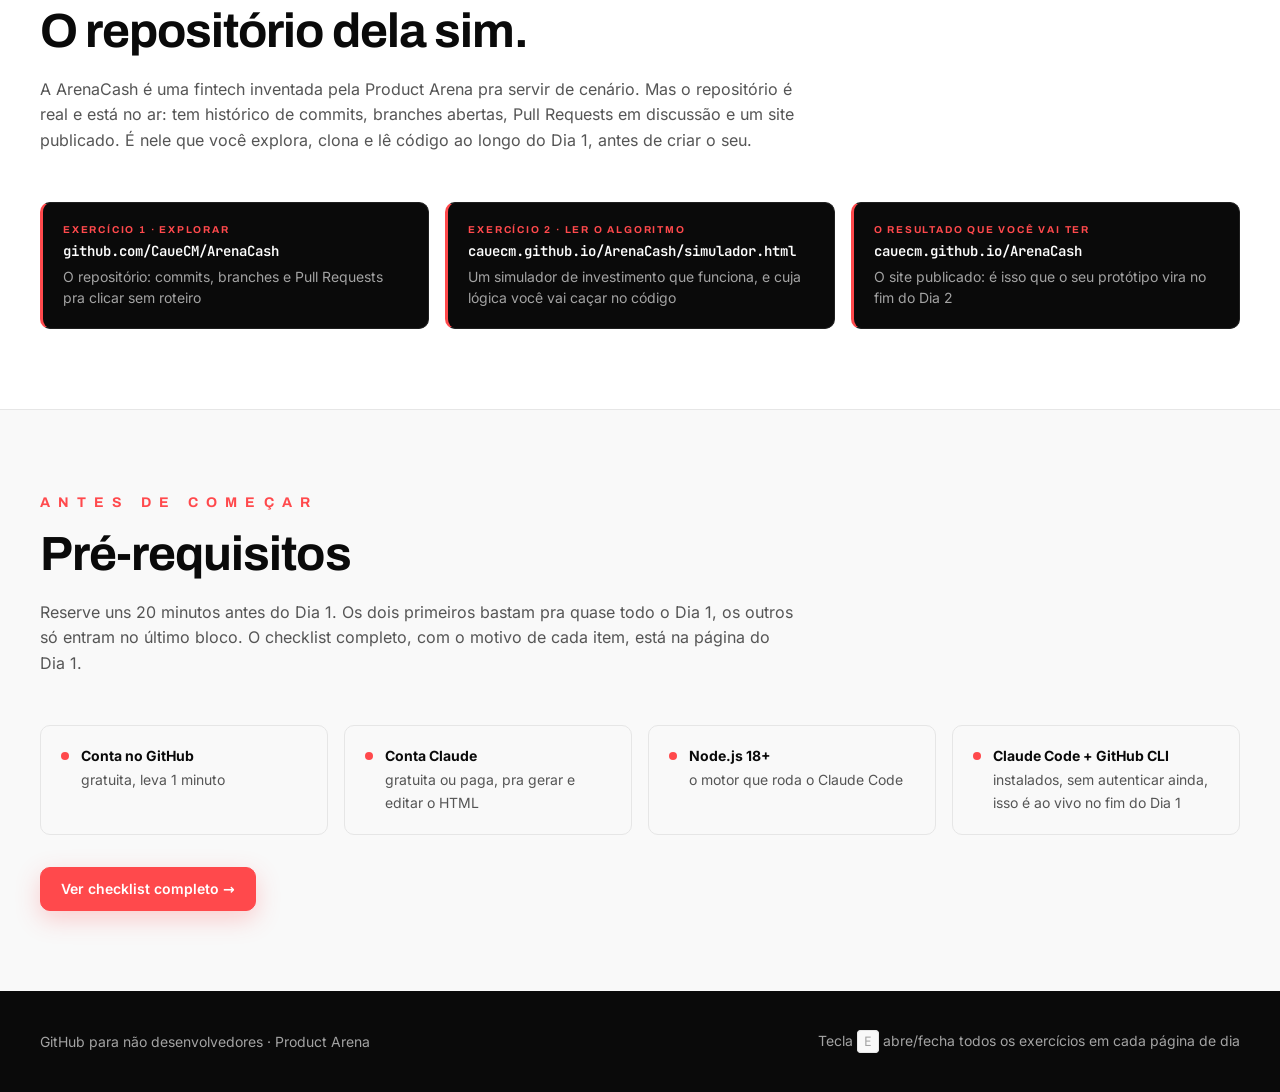
==== commit b7a6a240: "Renomeia o curso, tira tempos por atividade e revisa o texto NOME: "GitHub para Prototipacao" vira "" ====
--- a/site/index.html
+++ b/site/index.html
@@ -3,7 +3,7 @@
 <head>
 <meta charset="utf-8"/>
 <meta content="width=device-width, initial-scale=1.0" name="viewport"/>
-<title>GitHub para Prototipação | Product Arena</title>
+<title>GitHub para não desenvolvedores | Product Arena</title>
 <meta name="description" content="Curso hands-on de 2 dias. GitHub, Git e Claude Code pra quem não é técnico prototipar, versionar e publicar em HTML."/>
 <link href="colors_and_type.css" rel="stylesheet"/>
 <link href="styles.css" rel="stylesheet"/>
@@ -15,7 +15,7 @@
     <a class="brand" href="#top">
       <img src="assets/logo-red.png" alt="Product Arena"/>
       <span class="brand-sep">/</span>
-      <span class="brand-word">github para prototipação</span>
+      <span class="brand-word">github para não devs</span>
     </a>
     <nav class="top-nav">
       <a href="#sobre">Sobre</a>
@@ -33,10 +33,10 @@
   <div class="hero-inner">
     <div class="hero-content">
       <span class="pa-eyebrow pa-eyebrow--red">C U R S O &nbsp; · &nbsp; P R O D U C T &nbsp; A R E N A</span>
-      <h1>GitHub para prototipação <span class="accent">sem escrever uma linha de código.</span></h1>
+      <h1>GitHub para não desenvolvedores <span class="accent">sem escrever uma linha de código.</span></h1>
       <p class="hero-sub">
-        Curso hands-on de 2 dias pra gente não-técnica — PM, designer, marketing — usar GitHub pra criar, versionar,
-        testar variações e publicar protótipos em HTML. O Dia 1 é todo no navegador, sem instalar nada. No Dia 2 o Claude Code assume a execução — e você
+        Curso hands-on de 2 dias pra gente não-técnica (PM, designer, marketing) usar GitHub pra criar, versionar,
+        testar variações e publicar protótipos em HTML. O Dia 1 é todo no navegador, sem instalar nada. No Dia 2 o Claude Code assume a execução, e você
         segue decidindo.
       </p>
       <div class="hero-cta">
@@ -47,7 +47,7 @@
         <div class="hero-stat"><span class="num">2</span><span class="label">dias</span></div>
         <div class="hero-stat"><span class="num">15</span><span class="label">blocos</span></div>
         <div class="hero-stat"><span class="num">11</span><span class="label">exercícios</span></div>
-        <div class="hero-stat"><span class="num">~4h40</span><span class="label">duração total</span></div>
+        <div class="hero-stat"><span class="num">4h</span><span class="label">duração total</span></div>
       </div>
     </div>
   </div>
@@ -60,7 +60,7 @@
       <span class="pa-eyebrow pa-eyebrow--red">S O B R E &nbsp; O &nbsp; C U R S O</span>
       <h2>GitHub é a ferramenta. Prototipar é o motivo.</h2>
       <p class="pa-lead">Ninguém aqui vai virar engenheiro. A ideia é sair sabendo criar, versionar, testar
-      variações e publicar protótipos em HTML — usando o Claude pra gerar e editar o conteúdo, e o GitHub
+      variações e publicar protótipos em HTML, usando o Claude pra gerar e editar o conteúdo, e o GitHub
       pra guardar o histórico, organizar as variações em branches e colocar tudo no ar.</p>
     </div>
 
@@ -69,18 +69,18 @@
         <span class="num">01</span>
         <h3>Primeiro entender, depois automatizar</h3>
         <p>O Dia 1 inteiro acontece no navegador, clicando: dá pra ver cada peça do Git antes de pedir qualquer
-        coisa. Só no fim do dia o Claude Code entra — e no Dia 2 ele executa, enquanto as decisões continuam suas.</p>
+        coisa. Só no fim do dia o Claude Code entra, e no Dia 2 ele executa, enquanto as decisões continuam suas.</p>
       </div>
       <div class="approach-card">
         <span class="num">02</span>
         <h3>Um protótipo real, do início ao fim</h3>
-        <p>Os dois dias giram em torno de um único pitch deck em HTML — a campanha "Indique um amigo" da
-        ArenaCash — que evolui commit a commit até virar uma URL pública no ar.</p>
+        <p>Os dois dias giram em torno de um único pitch deck em HTML, a campanha "Indique um amigo" da
+        ArenaCash, que evolui commit a commit até virar uma URL pública no ar.</p>
       </div>
       <div class="approach-card">
         <span class="num">03</span>
         <h3>Cada bloco com exercício junto</h3>
-        <p>Nada de teoria solta. Cada conceito novo — repositório, branch, conflito, Pull Request, deploy — vem
+        <p>Nada de teoria solta. Cada conceito novo, repositório, branch, conflito, Pull Request, deploy, vem
         com um exercício prático imediatamente depois, com prompts prontos pra colar.</p>
       </div>
       <div class="approach-card">
@@ -111,14 +111,14 @@
       <div class="day-card">
         <span class="day-card-tag">Dia 1</span>
         <h3>Do zero ao primeiro commit</h3>
-        <p class="day-meta">~2h20 · 6 blocos · 4 exercícios · tudo no navegador</p>
+        <p class="day-meta">2h · 6 blocos · 4 exercícios · tudo no navegador</p>
         <ul class="day-block-list">
-          <li><span class="block-tag">1.1</span><span class="block-name">O que é o GitHub</span><span class="block-time">15 min</span></li>
-          <li><span class="block-tag">1.2</span><span class="block-name">Por que usar sendo não-técnico</span><span class="block-time">27 min</span></li>
-          <li><span class="block-tag">1.3</span><span class="block-name">Como funciona o Git + dicionário</span><span class="block-time">30 min</span></li>
-          <li><span class="block-tag">1.4</span><span class="block-name">Seu repositório e primeiro commit</span><span class="block-time">35 min</span></li>
-          <li><span class="block-tag">1.5</span><span class="block-name">Conectando o Claude Code</span><span class="block-time">25 min</span></li>
-          <li><span class="block-tag">1.6</span><span class="block-name">Fechando o Dia 1</span><span class="block-time">10 min</span></li>
+          <li><span class="block-tag">1.1</span><span class="block-name">O que é o GitHub</span></li>
+          <li><span class="block-tag">1.2</span><span class="block-name">Por que usar sendo não-técnico</span></li>
+          <li><span class="block-tag">1.3</span><span class="block-name">Como funciona o Git + dicionário</span></li>
+          <li><span class="block-tag">1.4</span><span class="block-name">Seu repositório e primeiro commit</span></li>
+          <li><span class="block-tag">1.5</span><span class="block-name">Conectando o Claude Code</span></li>
+          <li><span class="block-tag">1.6</span><span class="block-name">Fechando o Dia 1</span></li>
         </ul>
         <a class="btn btn--ghost-light" href="dia-1.html">Abrir o Dia 1 →</a>
       </div>
@@ -127,17 +127,17 @@
       <div class="day-card">
         <span class="day-card-tag">Dia 2</span>
         <h3>Branches, Claude Code, revisão e deploy</h3>
-        <p class="day-meta">~2h20 (+ bônus opcional) · 8 blocos · 6 exercícios · via Claude Code</p>
+        <p class="day-meta">2h · 8 blocos · 6 exercícios · via Claude Code</p>
         <ul class="day-block-list">
-          <li><span class="block-tag">2.1</span><span class="block-name">Recap do Dia 1</span><span class="block-time">5 min</span></li>
-          <li><span class="block-tag">2.2</span><span class="block-name">Branches: criar e trocar</span><span class="block-time">25 min</span></li>
-          <li><span class="block-tag">🎁</span><span class="block-name">Bônus: o que ele roda por trás</span><span class="block-time">opcional</span></li>
-          <li><span class="block-tag">2.3</span><span class="block-name">Merge e conflito</span><span class="block-time">35 min</span></li>
-          <li><span class="block-tag">2.4</span><span class="block-name">Pull Request</span><span class="block-time">20 min</span></li>
-          <li><span class="block-tag">2.5</span><span class="block-name">Deploy: a terceira instância</span><span class="block-time">18 min</span></li>
-          <li><span class="block-tag">2.6</span><span class="block-name">Documentar o algoritmo</span><span class="block-time">15 min</span></li>
-          <li><span class="block-tag">2.7</span><span class="block-name">Desafio final</span><span class="block-time">15 min</span></li>
-          <li><span class="block-tag">2.8</span><span class="block-name">Fechando os dois dias</span><span class="block-time">8 min</span></li>
+          <li><span class="block-tag">2.1</span><span class="block-name">Recap do Dia 1</span></li>
+          <li><span class="block-tag">2.2</span><span class="block-name">Branches: criar e trocar</span></li>
+          <li><span class="block-tag">B</span><span class="block-name">Bônus: o que ele roda por trás</span></li>
+          <li><span class="block-tag">2.3</span><span class="block-name">Merge e conflito</span></li>
+          <li><span class="block-tag">2.4</span><span class="block-name">Pull Request</span></li>
+          <li><span class="block-tag">2.5</span><span class="block-name">Deploy: a terceira instância</span></li>
+          <li><span class="block-tag">2.6</span><span class="block-name">Documentar o algoritmo</span></li>
+          <li><span class="block-tag">2.7</span><span class="block-name">Desafio final</span></li>
+          <li><span class="block-tag">2.8</span><span class="block-name">Fechando os dois dias</span></li>
         </ul>
         <a class="btn btn--ghost-light" href="dia-2.html">Abrir o Dia 2 →</a>
       </div>
@@ -154,7 +154,7 @@
       <h2>A ArenaCash não existe. O repositório dela sim.</h2>
       <p>A ArenaCash é uma fintech inventada pela Product Arena pra servir de cenário. Mas o repositório é
       real e está no ar: tem histórico de commits, branches abertas, Pull Requests em discussão e um site
-      publicado. É nele que você explora, clona e lê código ao longo do Dia 1 — antes de criar o seu.</p>
+      publicado. É nele que você explora, clona e lê código ao longo do Dia 1, antes de criar o seu.</p>
     </div>
 
     <div class="link-cards link-cards--tres">
@@ -166,7 +166,7 @@
       <a class="link-card" href="https://cauecm.github.io/ArenaCash/simulador.html" rel="noopener" target="_blank">
         <span class="link-card-label">Exercício 2 · ler o algoritmo</span>
         <span class="link-card-url">cauecm.github.io/ArenaCash/<wbr>simulador.html</span>
-        <span class="link-card-desc">Um simulador de investimento que funciona — e cuja lógica você vai caçar no código</span>
+        <span class="link-card-desc">Um simulador de investimento que funciona, e cuja lógica você vai caçar no código</span>
       </a>
       <a class="link-card" href="https://cauecm.github.io/ArenaCash/" rel="noopener" target="_blank">
         <span class="link-card-label">O resultado que você vai ter</span>
@@ -183,14 +183,14 @@
     <div class="section-head">
       <span class="pa-eyebrow pa-eyebrow--red">A N T E S &nbsp; D E &nbsp; C O M E Ç A R</span>
       <h2>Pré-requisitos</h2>
-      <p>Reserve uns 20 minutos antes do Dia 1. Os dois primeiros bastam pra quase todo o Dia 1 — os outros só
+      <p>Reserve uns 20 minutos antes do Dia 1. Os dois primeiros bastam pra quase todo o Dia 1, os outros só
       entram no último bloco. O checklist completo, com o motivo de cada item, está na página do Dia 1.</p>
     </div>
     <div class="prereq-teaser-grid">
       <div class="prereq-teaser-item"><span class="dot"></span><div><strong>Conta no GitHub</strong><span>gratuita, leva 1 minuto</span></div></div>
       <div class="prereq-teaser-item"><span class="dot"></span><div><strong>Conta Claude</strong><span>gratuita ou paga, pra gerar e editar o HTML</span></div></div>
       <div class="prereq-teaser-item"><span class="dot"></span><div><strong>Node.js 18+</strong><span>o motor que roda o Claude Code</span></div></div>
-      <div class="prereq-teaser-item"><span class="dot"></span><div><strong>Claude Code + GitHub CLI</strong><span>instalados, sem autenticar ainda — isso é ao vivo no fim do Dia 1</span></div></div>
+      <div class="prereq-teaser-item"><span class="dot"></span><div><strong>Claude Code + GitHub CLI</strong><span>instalados, sem autenticar ainda, isso é ao vivo no fim do Dia 1</span></div></div>
     </div>
     <div style="margin-top: var(--s-8);">
       <a class="btn btn--primary" href="dia-1.html#pre-requisitos">Ver checklist completo →</a>
@@ -202,7 +202,7 @@
 
 <footer class="site-footer">
   <div class="container">
-    <span>GitHub para Prototipação · Product Arena</span>
+    <span>GitHub para não desenvolvedores · Product Arena</span>
     <span>Tecla <code>E</code> abre/fecha todos os exercícios em cada página de dia</span>
   </div>
 </footer>
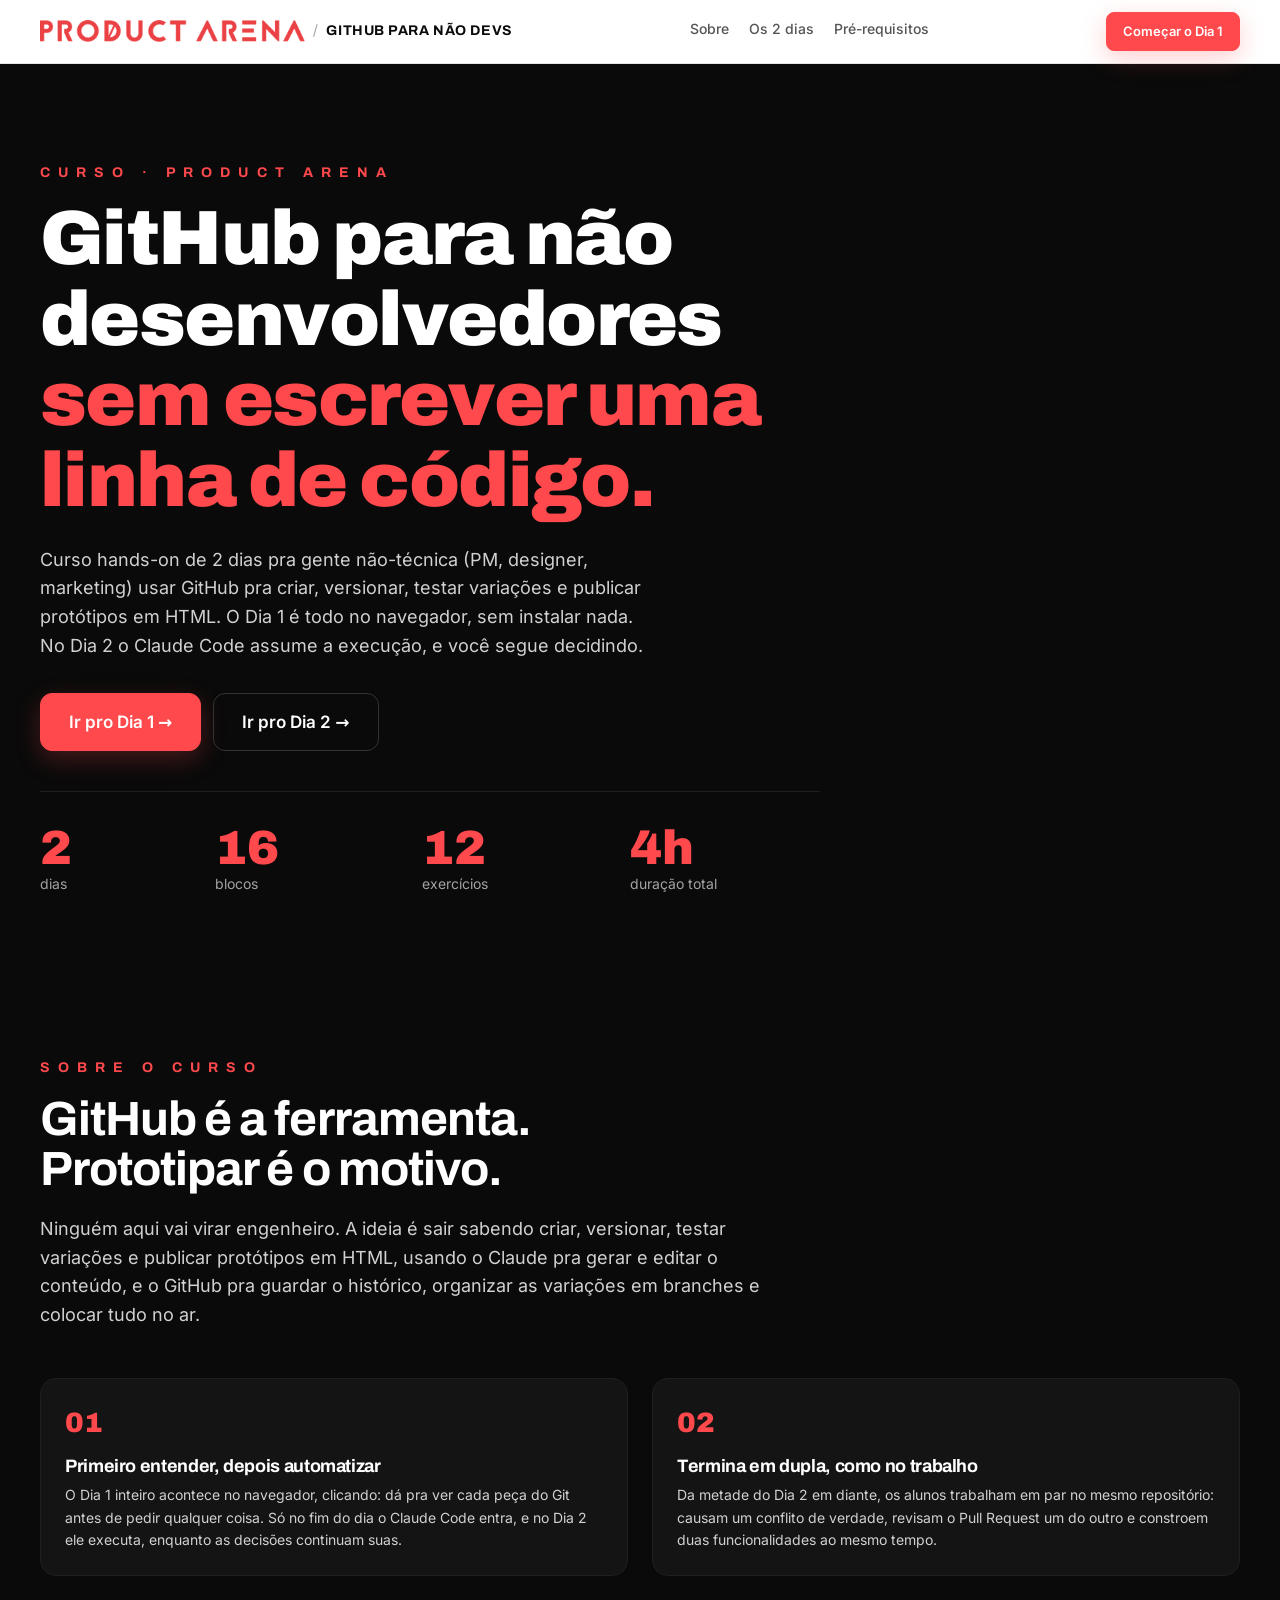
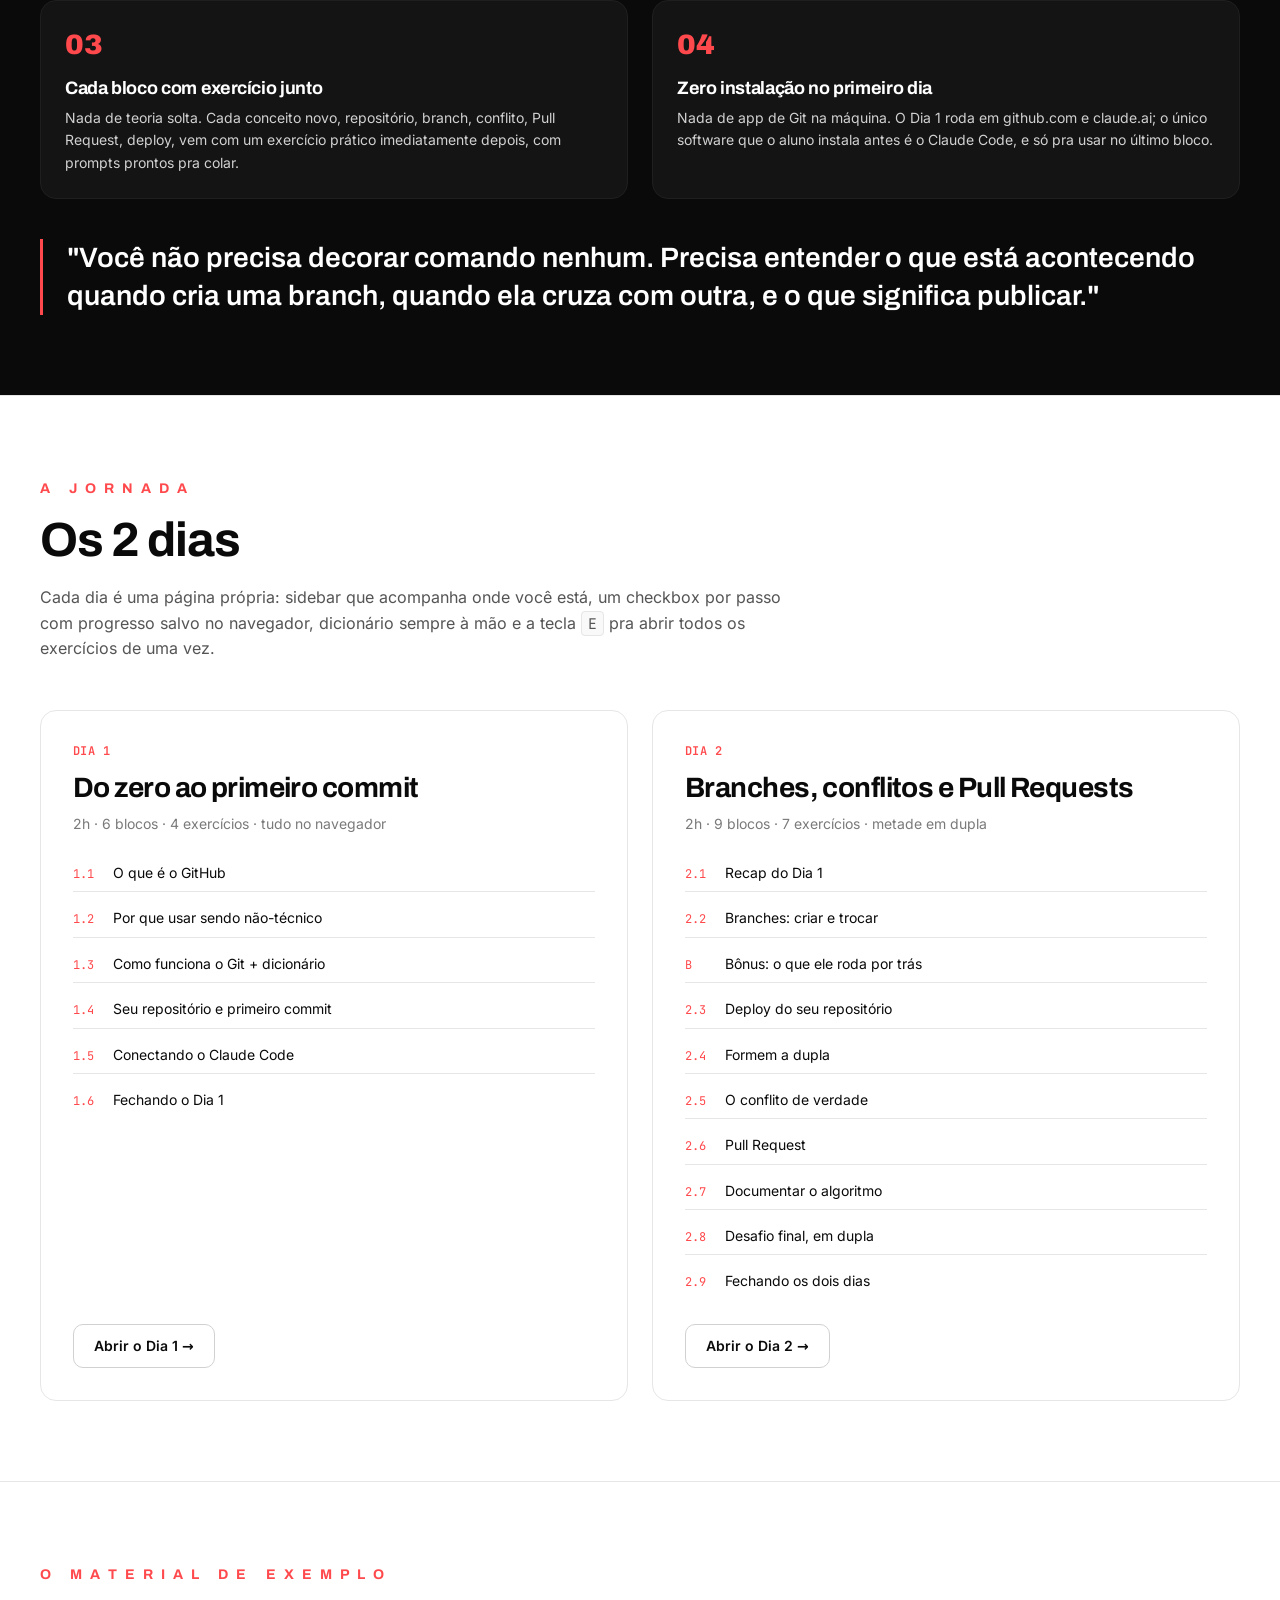
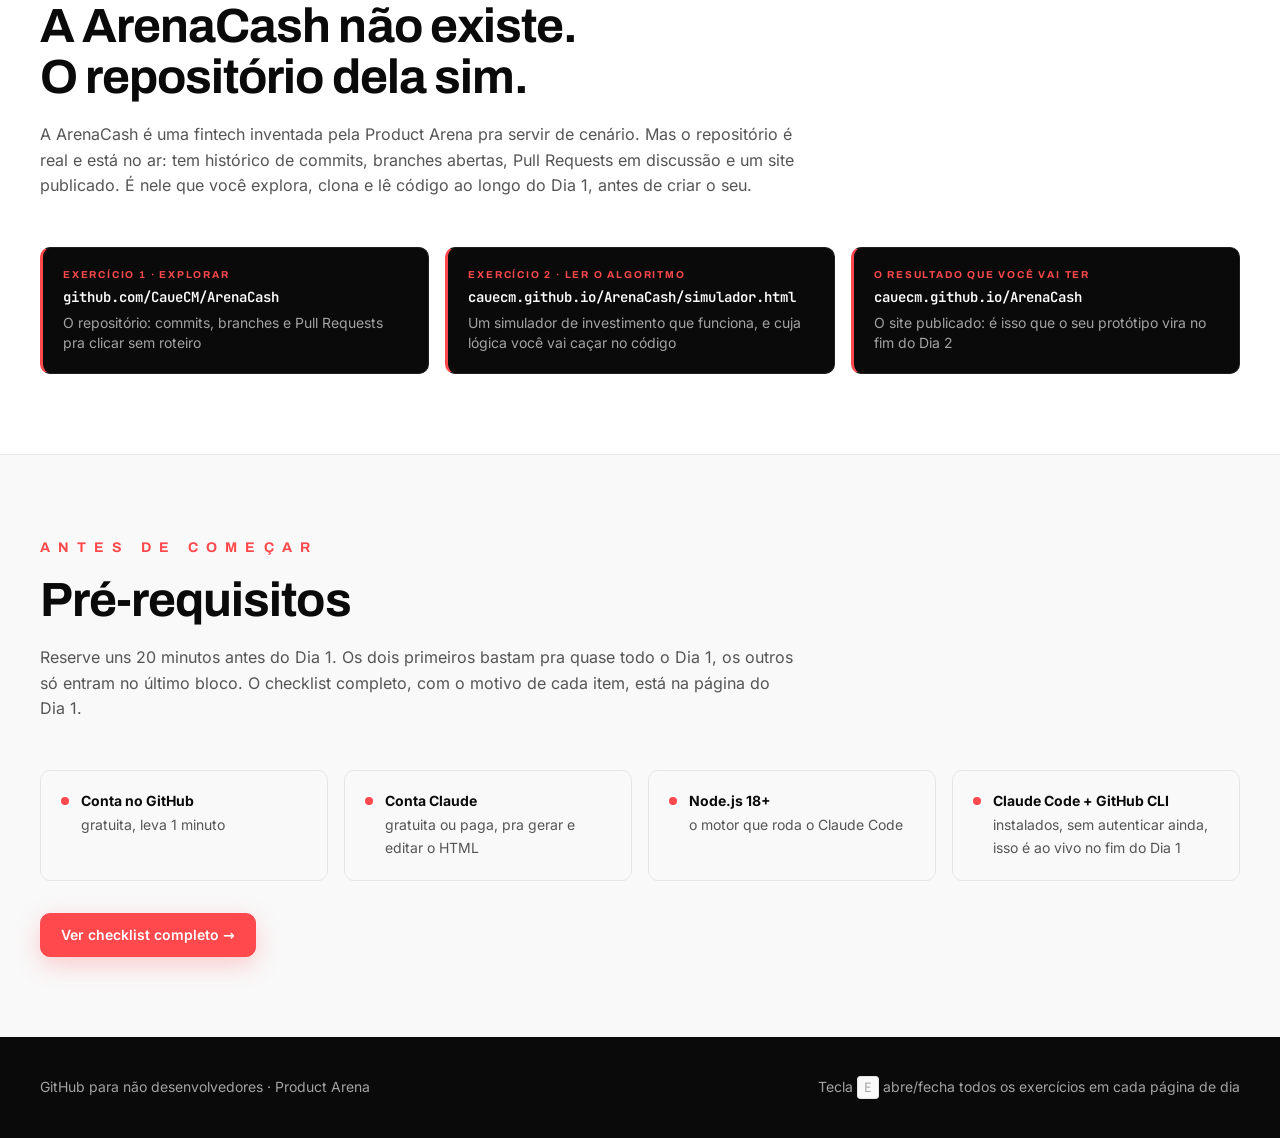
==== commit 29689fc5: "Dia 2 em dupla: conflito causado por duas pessoas TITULO INVISIVEL: h1-h4 herdam `color: var(--fg)` " ====
--- a/site/index.html
+++ b/site/index.html
@@ -45,8 +45,8 @@
       </div>
       <div class="hero-stats-grid">
         <div class="hero-stat"><span class="num">2</span><span class="label">dias</span></div>
-        <div class="hero-stat"><span class="num">15</span><span class="label">blocos</span></div>
-        <div class="hero-stat"><span class="num">11</span><span class="label">exercícios</span></div>
+        <div class="hero-stat"><span class="num">16</span><span class="label">blocos</span></div>
+        <div class="hero-stat"><span class="num">12</span><span class="label">exercícios</span></div>
         <div class="hero-stat"><span class="num">4h</span><span class="label">duração total</span></div>
       </div>
     </div>
@@ -73,9 +73,9 @@
       </div>
       <div class="approach-card">
         <span class="num">02</span>
-        <h3>Um protótipo real, do início ao fim</h3>
-        <p>Os dois dias giram em torno de um único pitch deck em HTML, a campanha "Indique um amigo" da
-        ArenaCash, que evolui commit a commit até virar uma URL pública no ar.</p>
+        <h3>Termina em dupla, como no trabalho</h3>
+        <p>Da metade do Dia 2 em diante, os alunos trabalham em par no mesmo repositório: causam um conflito de
+        verdade, revisam o Pull Request um do outro e constroem duas funcionalidades ao mesmo tempo.</p>
       </div>
       <div class="approach-card">
         <span class="num">03</span>
@@ -126,18 +126,19 @@
       <!-- DIA 2 -->
       <div class="day-card">
         <span class="day-card-tag">Dia 2</span>
-        <h3>Branches, Claude Code, revisão e deploy</h3>
-        <p class="day-meta">2h · 8 blocos · 6 exercícios · via Claude Code</p>
+        <h3>Branches, conflitos e Pull Requests</h3>
+        <p class="day-meta">2h · 9 blocos · 7 exercícios · metade em dupla</p>
         <ul class="day-block-list">
           <li><span class="block-tag">2.1</span><span class="block-name">Recap do Dia 1</span></li>
           <li><span class="block-tag">2.2</span><span class="block-name">Branches: criar e trocar</span></li>
           <li><span class="block-tag">B</span><span class="block-name">Bônus: o que ele roda por trás</span></li>
-          <li><span class="block-tag">2.3</span><span class="block-name">Merge e conflito</span></li>
-          <li><span class="block-tag">2.4</span><span class="block-name">Pull Request</span></li>
-          <li><span class="block-tag">2.5</span><span class="block-name">Deploy: a terceira instância</span></li>
-          <li><span class="block-tag">2.6</span><span class="block-name">Documentar o algoritmo</span></li>
-          <li><span class="block-tag">2.7</span><span class="block-name">Desafio final</span></li>
-          <li><span class="block-tag">2.8</span><span class="block-name">Fechando os dois dias</span></li>
+          <li><span class="block-tag">2.3</span><span class="block-name">Deploy do seu repositório</span></li>
+          <li><span class="block-tag">2.4</span><span class="block-name">Formem a dupla</span></li>
+          <li><span class="block-tag">2.5</span><span class="block-name">O conflito de verdade</span></li>
+          <li><span class="block-tag">2.6</span><span class="block-name">Pull Request</span></li>
+          <li><span class="block-tag">2.7</span><span class="block-name">Documentar o algoritmo</span></li>
+          <li><span class="block-tag">2.8</span><span class="block-name">Desafio final, em dupla</span></li>
+          <li><span class="block-tag">2.9</span><span class="block-name">Fechando os dois dias</span></li>
         </ul>
         <a class="btn btn--ghost-light" href="dia-2.html">Abrir o Dia 2 →</a>
       </div>
--- a/site/styles.css
+++ b/site/styles.css
@@ -11,6 +11,9 @@
 
 .section { padding: var(--s-20) 0; border-top: 1px solid var(--border); }
 .section--dark { background: var(--pa-black); color: var(--pa-white); border-top: 0; }
+/* h1–h4 trazem `color: var(--fg)` do design system, que é preto: sem isto o
+   título some no fundo escuro */
+.section--dark h1, .section--dark h2, .section--dark h3, .section--dark h4 { color: var(--pa-white); }
 .section--muted { background: var(--bg-muted); }
 .section--tight { padding: var(--s-12) 0; }
 
@@ -695,6 +698,7 @@
 }
 .block-mode--mao { color: var(--fg-muted); background: var(--bg-muted); border-color: var(--border); }
 .block-mode--claude { color: var(--pa-black); background: var(--pa-lime); border-color: var(--pa-lime); }
+.block-mode--dupla { color: var(--pa-white); background: var(--pa-red); border-color: var(--pa-red); }
 @media (max-width: 560px) { .block-mode { margin-left: 0; display: block; width: fit-content; } }
 
 .block--bonus { border-style: dashed; border-color: var(--border-strong); background: var(--bg-muted); }
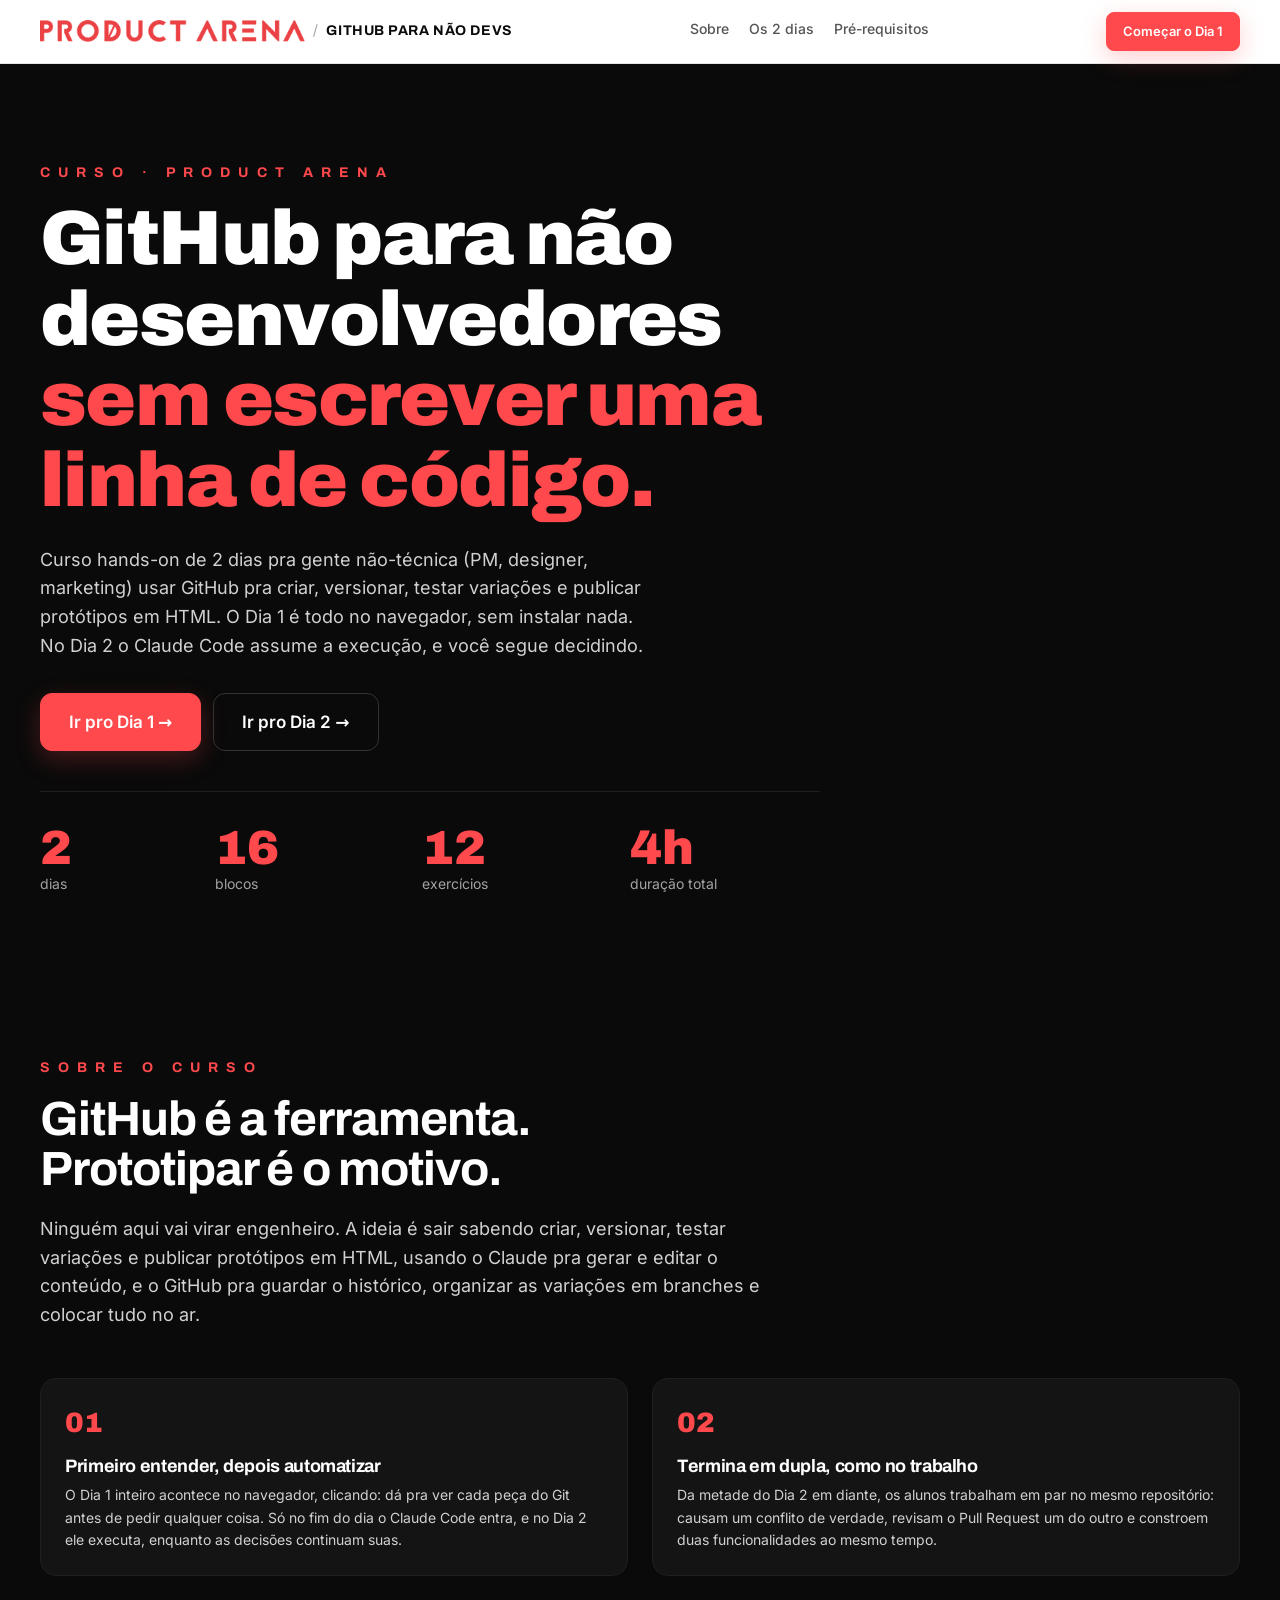
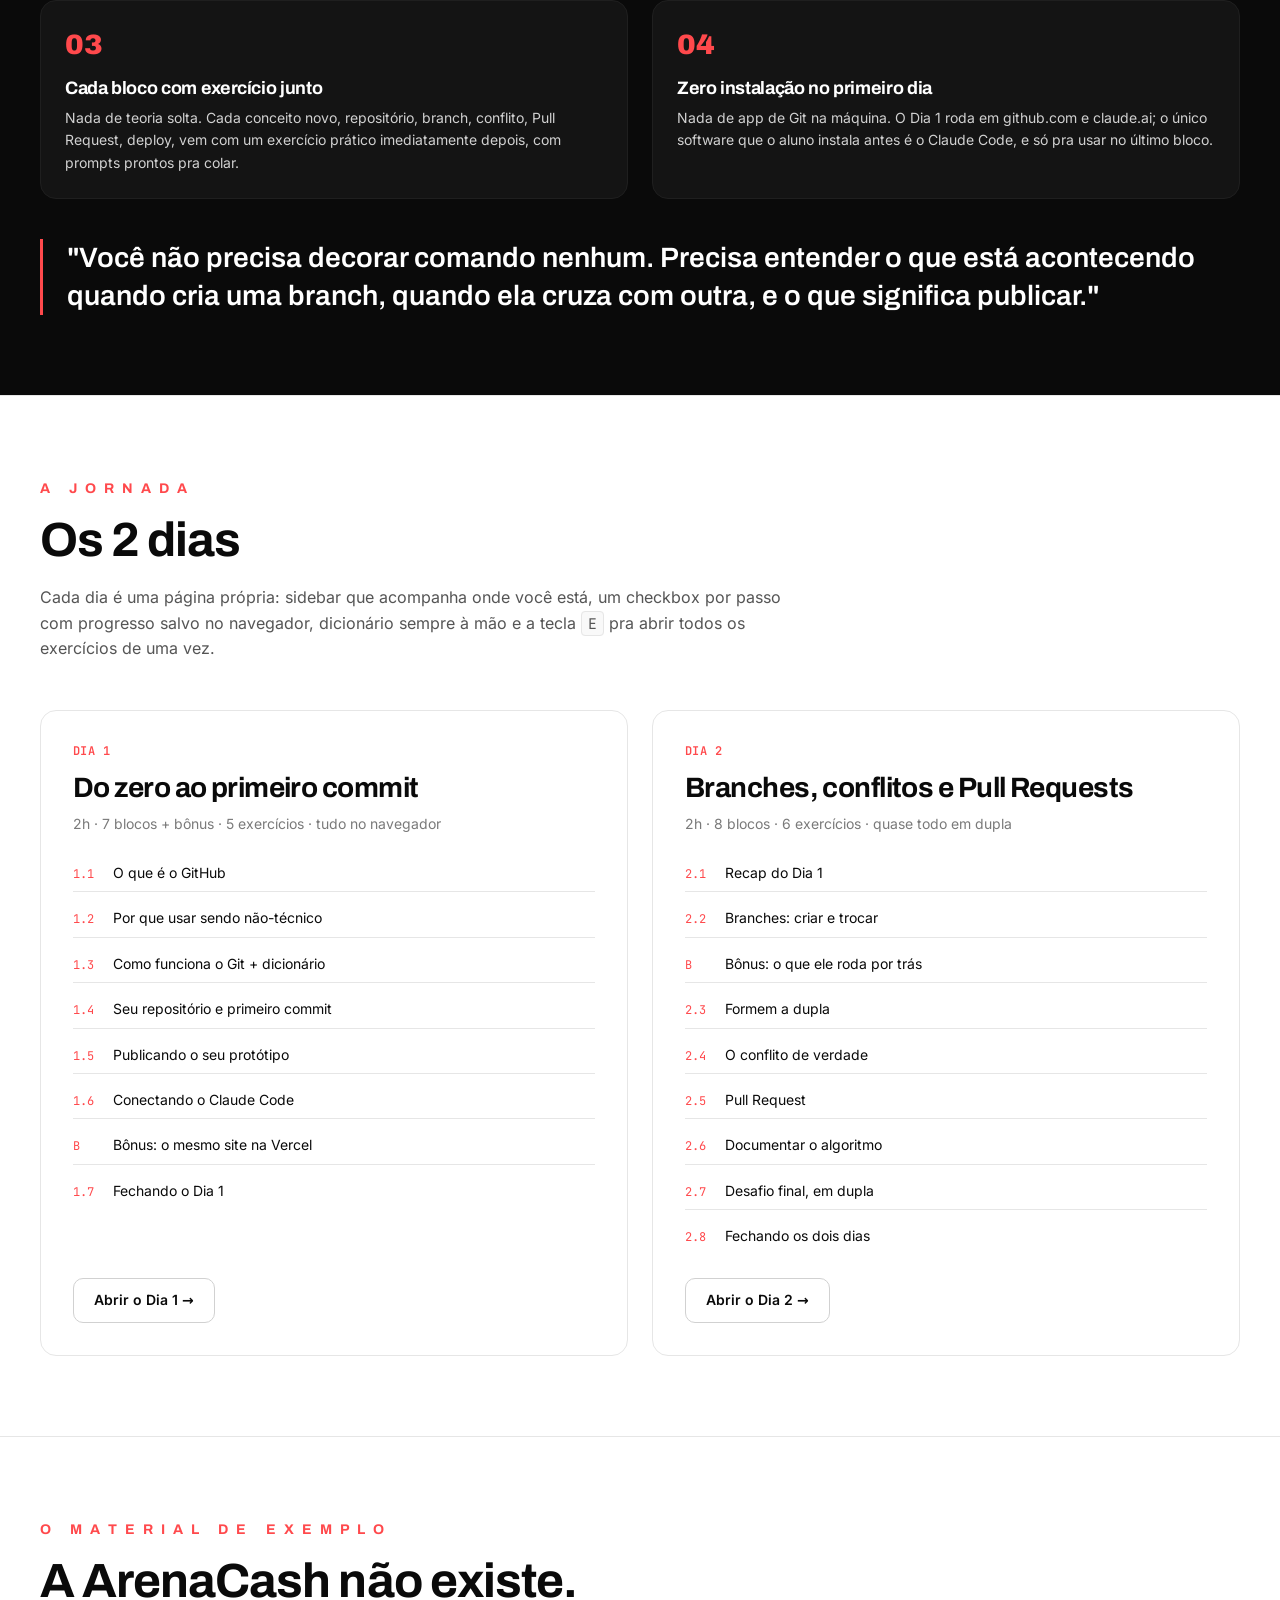
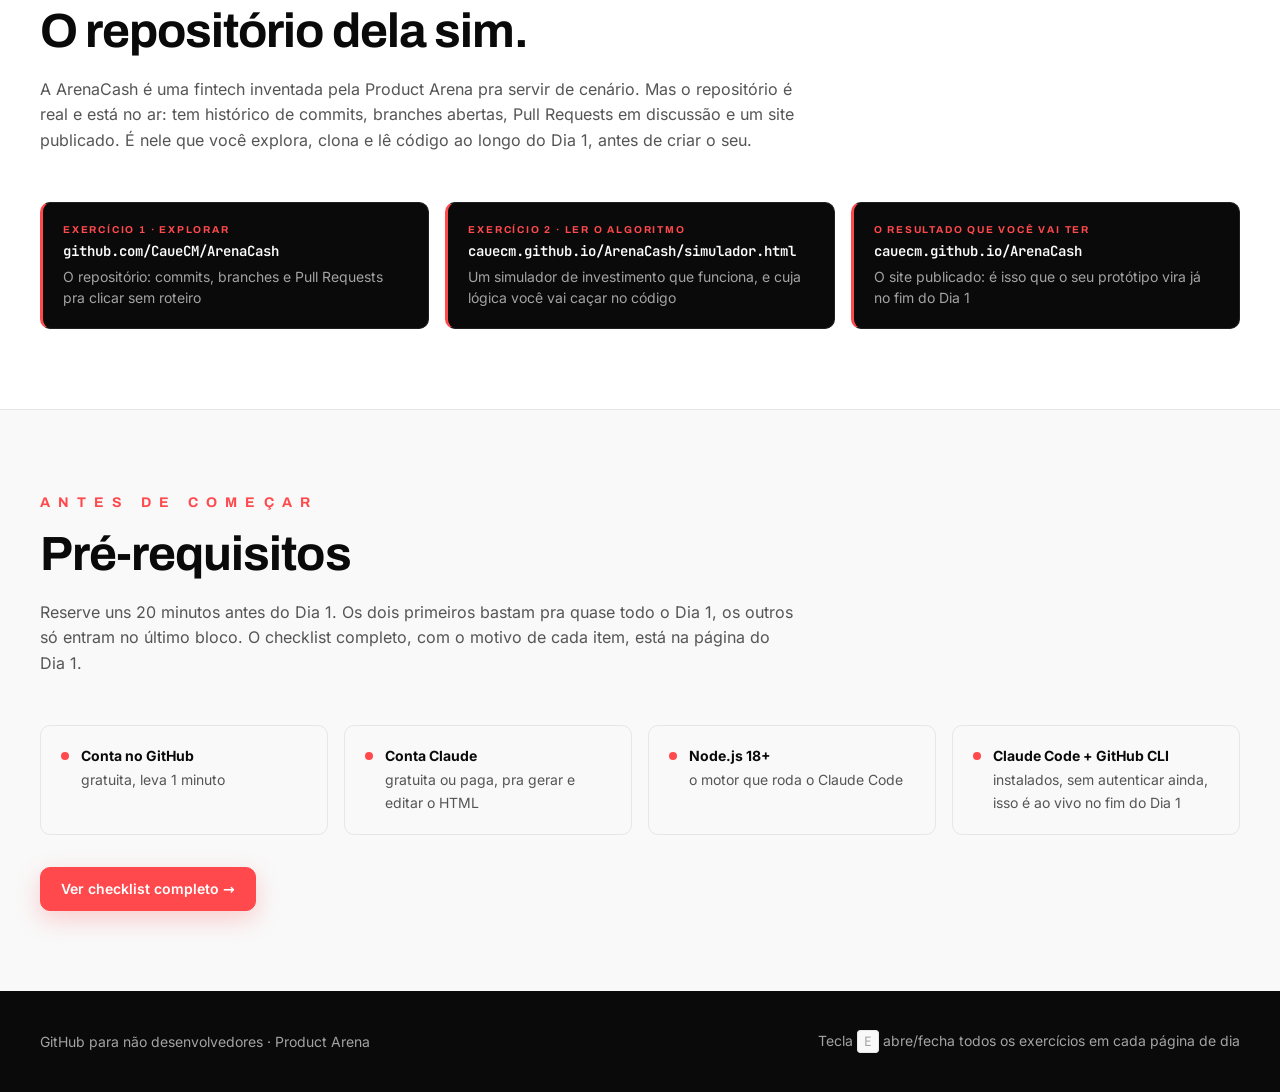
==== commit ba44176b: "Move o deploy pro Dia 1 e adiciona bonus de Vercel O GitHub Pages sai do Dia 2 e vira o Bloco 1.5, e" ====
--- a/site/index.html
+++ b/site/index.html
@@ -111,14 +111,16 @@
       <div class="day-card">
         <span class="day-card-tag">Dia 1</span>
         <h3>Do zero ao primeiro commit</h3>
-        <p class="day-meta">2h · 6 blocos · 4 exercícios · tudo no navegador</p>
+        <p class="day-meta">2h · 7 blocos + bônus · 5 exercícios · tudo no navegador</p>
         <ul class="day-block-list">
           <li><span class="block-tag">1.1</span><span class="block-name">O que é o GitHub</span></li>
           <li><span class="block-tag">1.2</span><span class="block-name">Por que usar sendo não-técnico</span></li>
           <li><span class="block-tag">1.3</span><span class="block-name">Como funciona o Git + dicionário</span></li>
           <li><span class="block-tag">1.4</span><span class="block-name">Seu repositório e primeiro commit</span></li>
-          <li><span class="block-tag">1.5</span><span class="block-name">Conectando o Claude Code</span></li>
-          <li><span class="block-tag">1.6</span><span class="block-name">Fechando o Dia 1</span></li>
+          <li><span class="block-tag">1.5</span><span class="block-name">Publicando o seu protótipo</span></li>
+          <li><span class="block-tag">1.6</span><span class="block-name">Conectando o Claude Code</span></li>
+          <li><span class="block-tag">B</span><span class="block-name">Bônus: o mesmo site na Vercel</span></li>
+          <li><span class="block-tag">1.7</span><span class="block-name">Fechando o Dia 1</span></li>
         </ul>
         <a class="btn btn--ghost-light" href="dia-1.html">Abrir o Dia 1 →</a>
       </div>
@@ -127,18 +129,17 @@
       <div class="day-card">
         <span class="day-card-tag">Dia 2</span>
         <h3>Branches, conflitos e Pull Requests</h3>
-        <p class="day-meta">2h · 9 blocos · 7 exercícios · metade em dupla</p>
+        <p class="day-meta">2h · 8 blocos · 6 exercícios · quase todo em dupla</p>
         <ul class="day-block-list">
           <li><span class="block-tag">2.1</span><span class="block-name">Recap do Dia 1</span></li>
           <li><span class="block-tag">2.2</span><span class="block-name">Branches: criar e trocar</span></li>
           <li><span class="block-tag">B</span><span class="block-name">Bônus: o que ele roda por trás</span></li>
-          <li><span class="block-tag">2.3</span><span class="block-name">Deploy do seu repositório</span></li>
-          <li><span class="block-tag">2.4</span><span class="block-name">Formem a dupla</span></li>
-          <li><span class="block-tag">2.5</span><span class="block-name">O conflito de verdade</span></li>
-          <li><span class="block-tag">2.6</span><span class="block-name">Pull Request</span></li>
-          <li><span class="block-tag">2.7</span><span class="block-name">Documentar o algoritmo</span></li>
-          <li><span class="block-tag">2.8</span><span class="block-name">Desafio final, em dupla</span></li>
-          <li><span class="block-tag">2.9</span><span class="block-name">Fechando os dois dias</span></li>
+          <li><span class="block-tag">2.3</span><span class="block-name">Formem a dupla</span></li>
+          <li><span class="block-tag">2.4</span><span class="block-name">O conflito de verdade</span></li>
+          <li><span class="block-tag">2.5</span><span class="block-name">Pull Request</span></li>
+          <li><span class="block-tag">2.6</span><span class="block-name">Documentar o algoritmo</span></li>
+          <li><span class="block-tag">2.7</span><span class="block-name">Desafio final, em dupla</span></li>
+          <li><span class="block-tag">2.8</span><span class="block-name">Fechando os dois dias</span></li>
         </ul>
         <a class="btn btn--ghost-light" href="dia-2.html">Abrir o Dia 2 →</a>
       </div>
@@ -172,7 +173,7 @@
       <a class="link-card" href="https://cauecm.github.io/ArenaCash/" rel="noopener" target="_blank">
         <span class="link-card-label">O resultado que você vai ter</span>
         <span class="link-card-url">cauecm.github.io/ArenaCash</span>
-        <span class="link-card-desc">O site publicado: é isso que o seu protótipo vira no fim do Dia 2</span>
+        <span class="link-card-desc">O site publicado: é isso que o seu protótipo vira já no fim do Dia 1</span>
       </a>
     </div>
   </div>
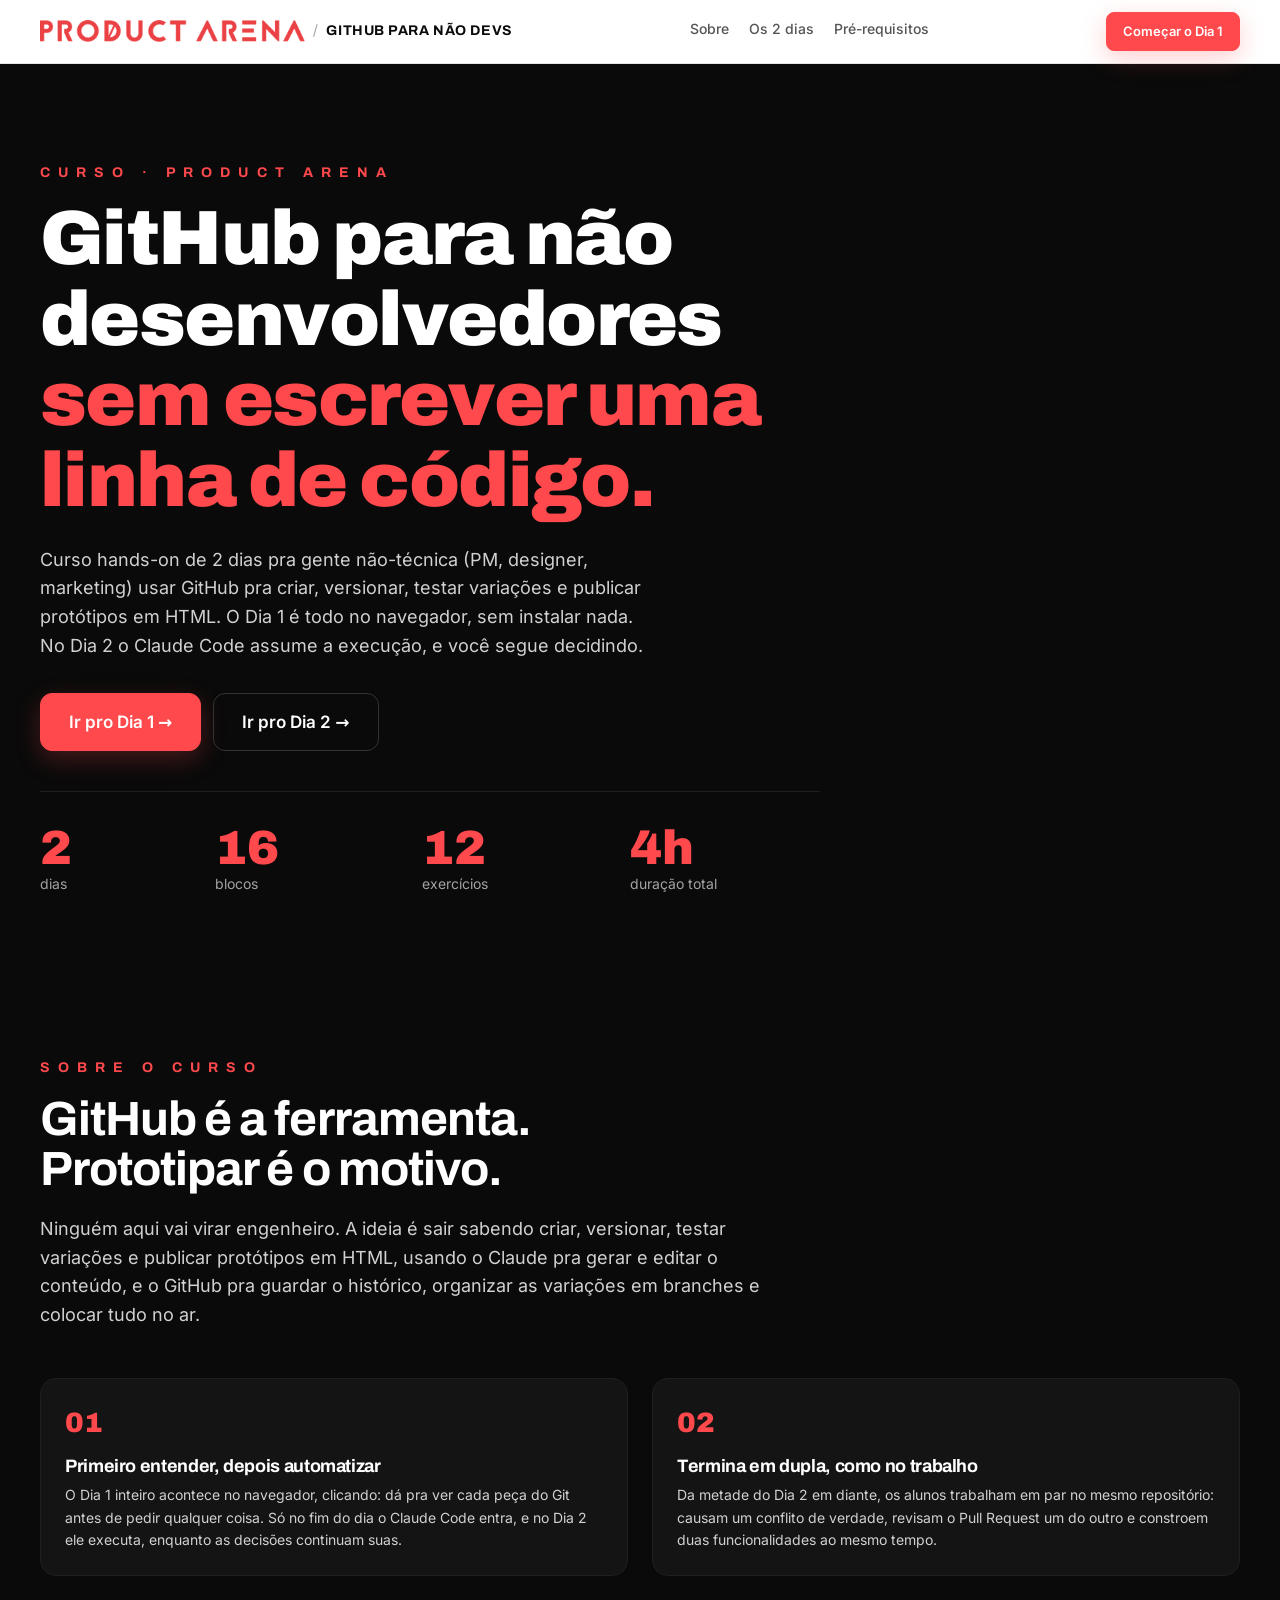
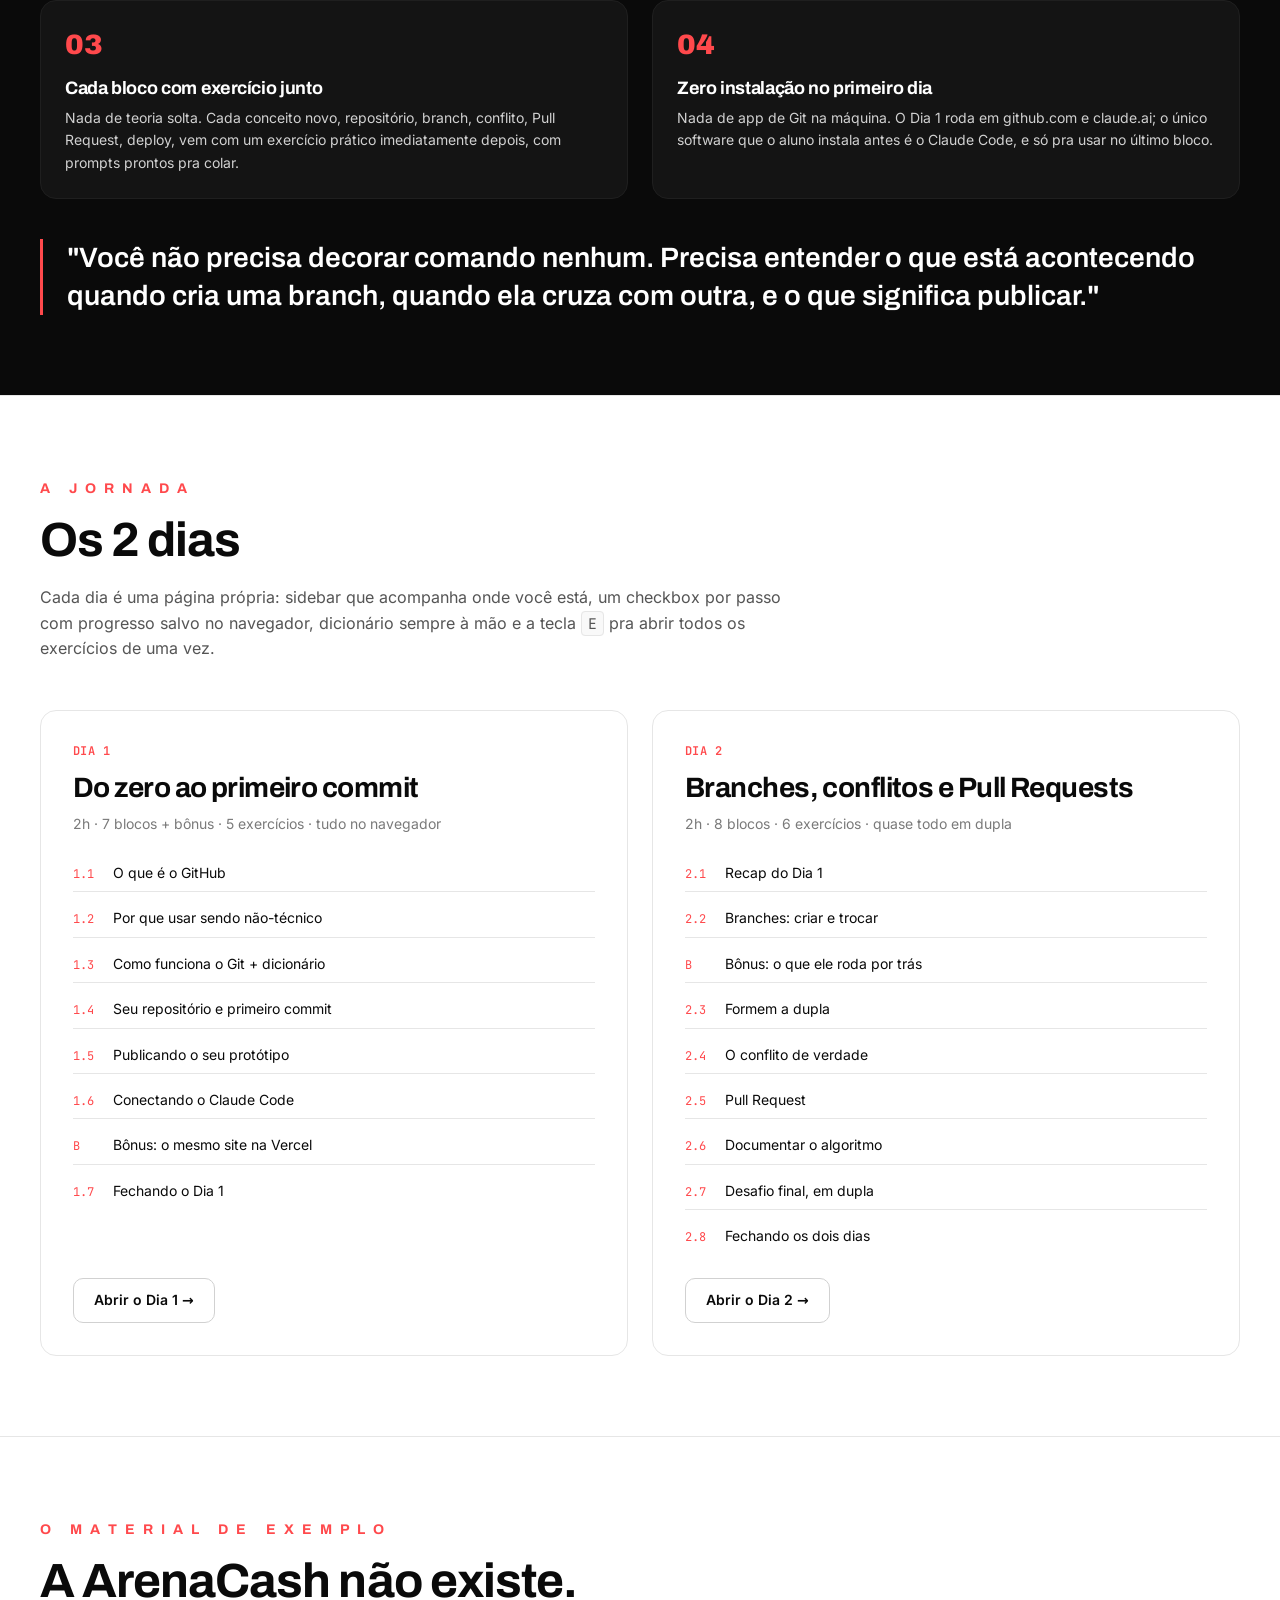
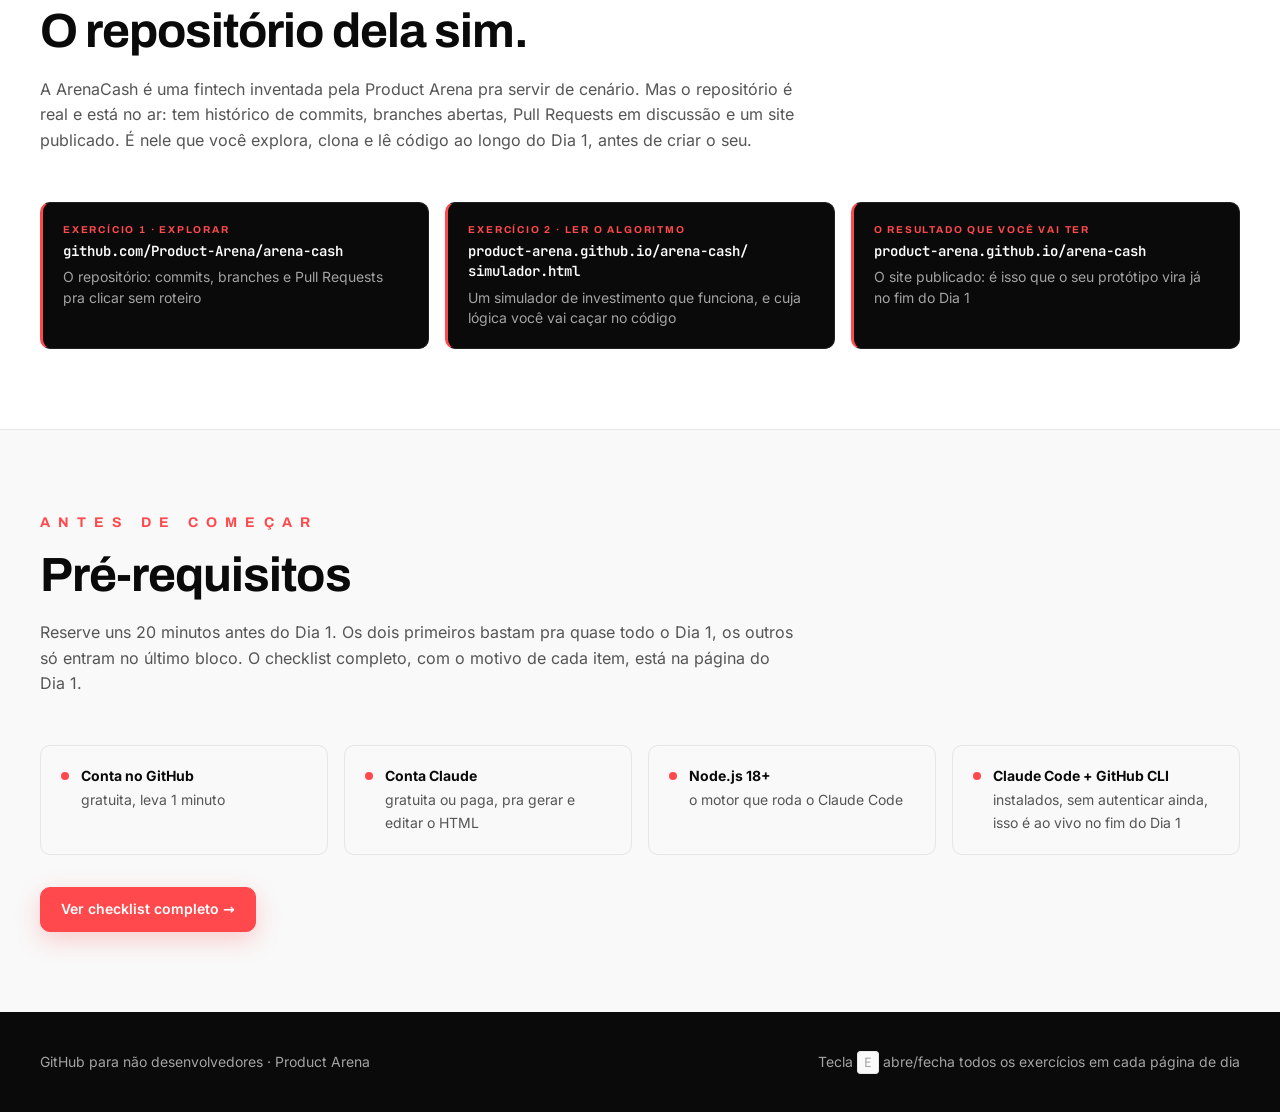
==== commit 3c3e3140: "Aponta o curso pro repositorio novo da ArenaCash A ArenaCash passou a morar em Product-Arena/arena-c" ====
--- a/site/index.html
+++ b/site/index.html
@@ -160,19 +160,19 @@
     </div>
 
     <div class="link-cards link-cards--tres">
-      <a class="link-card" href="https://github.com/CaueCM/ArenaCash" rel="noopener" target="_blank">
+      <a class="link-card" href="https://github.com/Product-Arena/arena-cash" rel="noopener" target="_blank">
         <span class="link-card-label">Exercício 1 · explorar</span>
-        <span class="link-card-url">github.com/CaueCM/ArenaCash</span>
+        <span class="link-card-url">github.com/Product-Arena/arena-cash</span>
         <span class="link-card-desc">O repositório: commits, branches e Pull Requests pra clicar sem roteiro</span>
       </a>
-      <a class="link-card" href="https://cauecm.github.io/ArenaCash/simulador.html" rel="noopener" target="_blank">
+      <a class="link-card" href="https://product-arena.github.io/arena-cash/simulador.html" rel="noopener" target="_blank">
         <span class="link-card-label">Exercício 2 · ler o algoritmo</span>
-        <span class="link-card-url">cauecm.github.io/ArenaCash/<wbr>simulador.html</span>
+        <span class="link-card-url">product-arena.github.io/arena-cash/<wbr>simulador.html</span>
         <span class="link-card-desc">Um simulador de investimento que funciona, e cuja lógica você vai caçar no código</span>
       </a>
-      <a class="link-card" href="https://cauecm.github.io/ArenaCash/" rel="noopener" target="_blank">
+      <a class="link-card" href="https://product-arena.github.io/arena-cash/" rel="noopener" target="_blank">
         <span class="link-card-label">O resultado que você vai ter</span>
-        <span class="link-card-url">cauecm.github.io/ArenaCash</span>
+        <span class="link-card-url">product-arena.github.io/arena-cash</span>
         <span class="link-card-desc">O site publicado: é isso que o seu protótipo vira já no fim do Dia 1</span>
       </a>
     </div>
